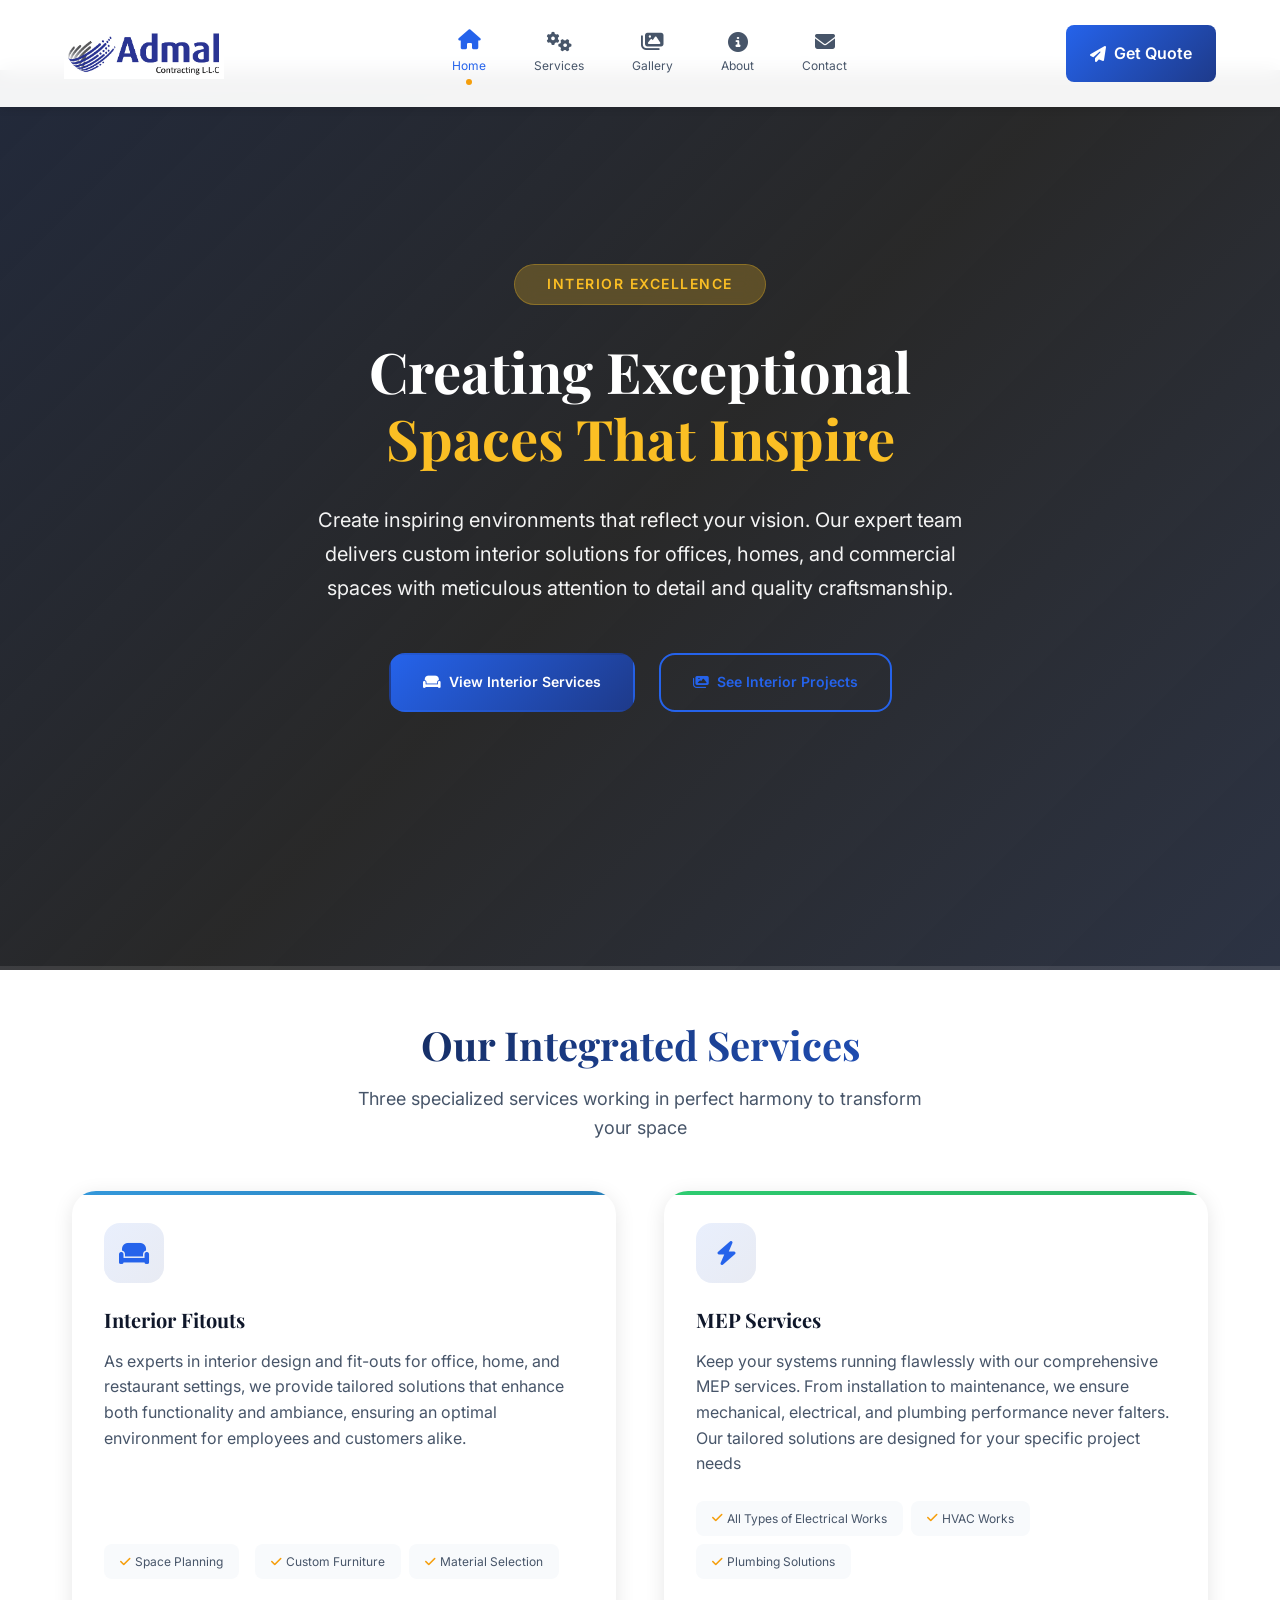
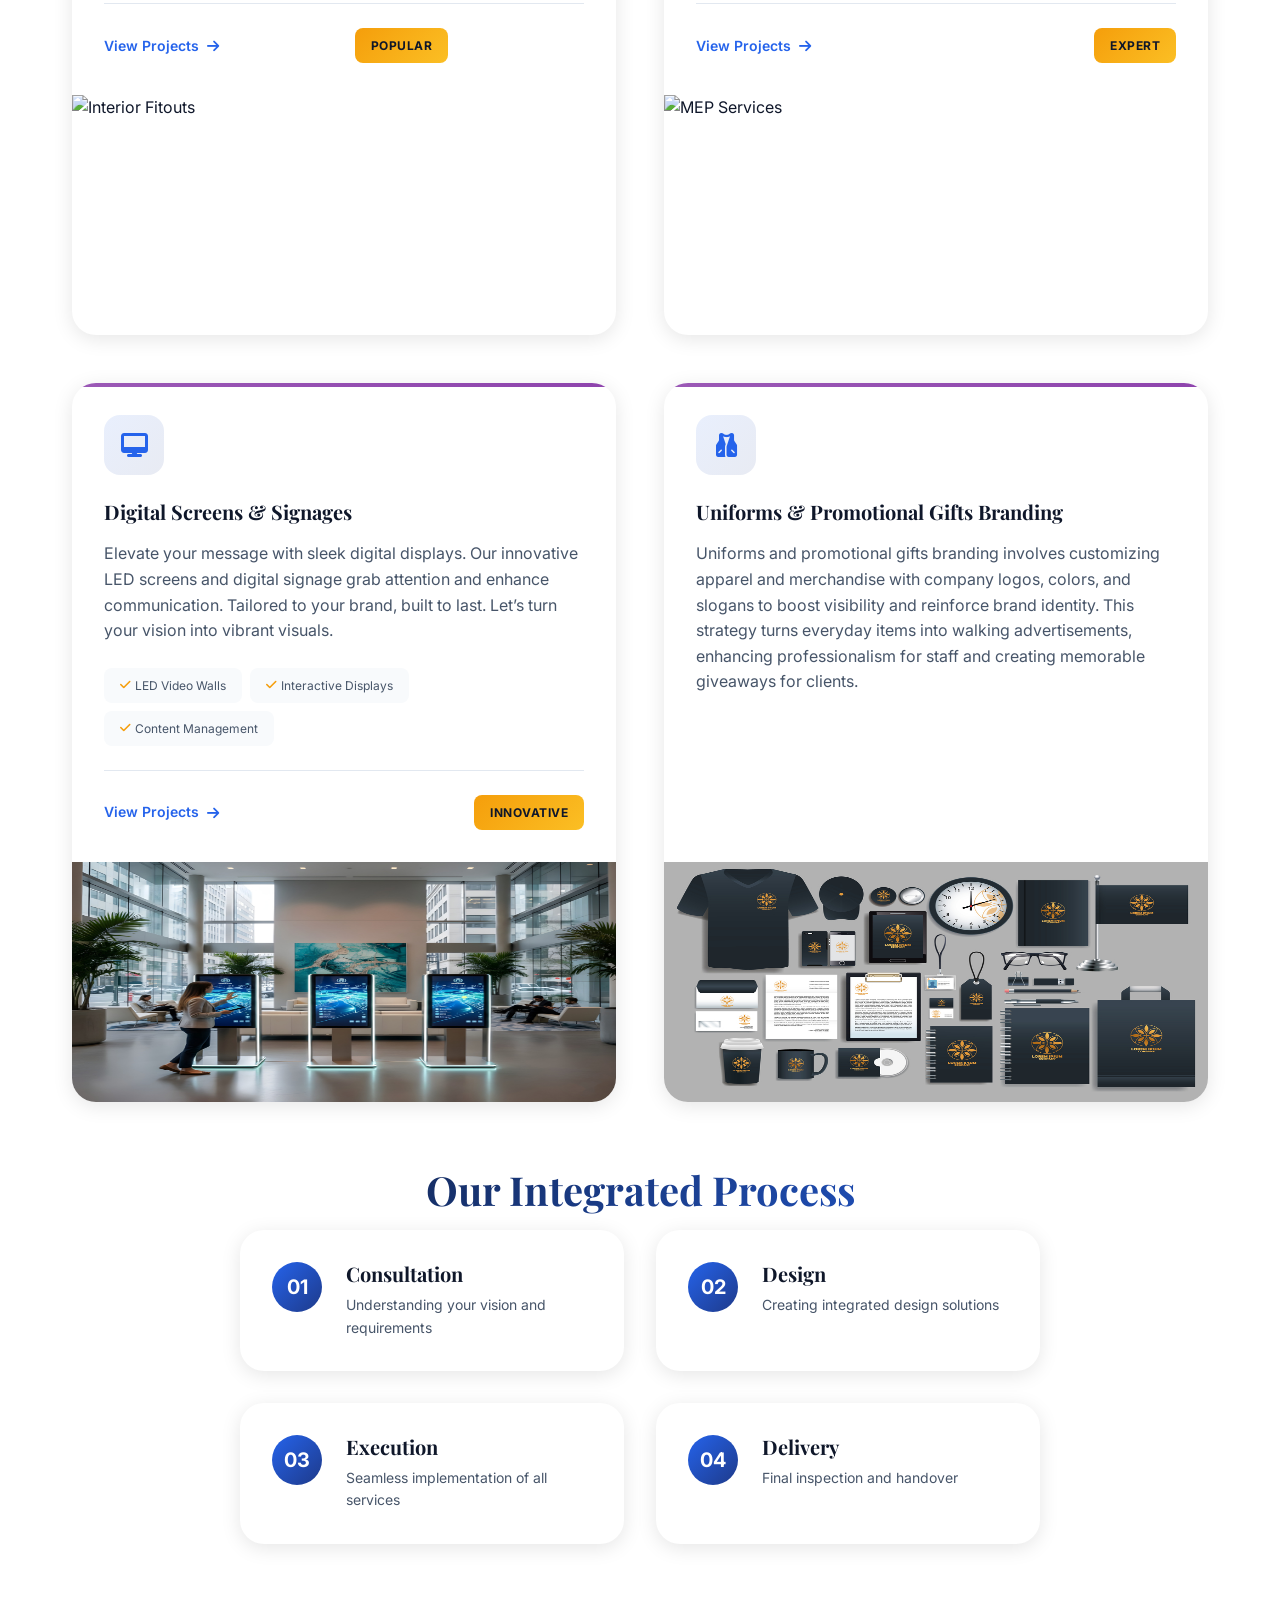
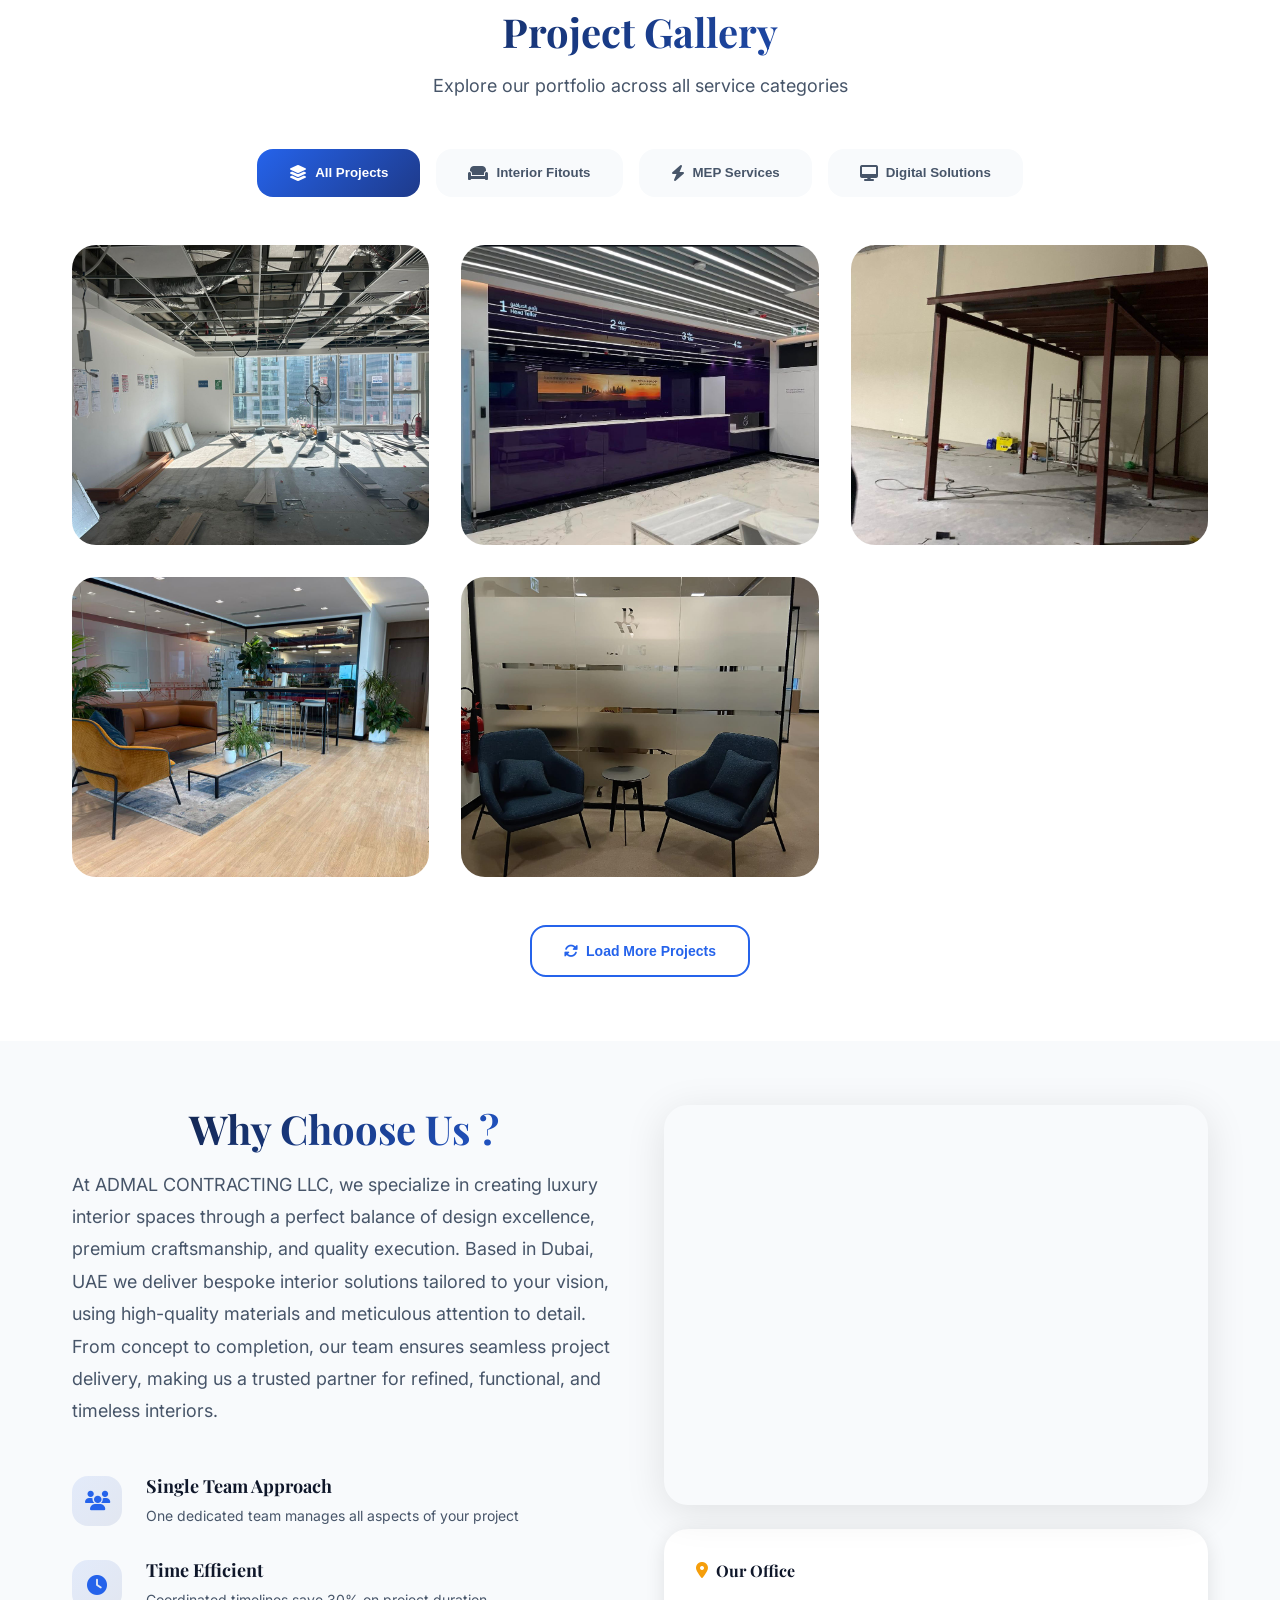
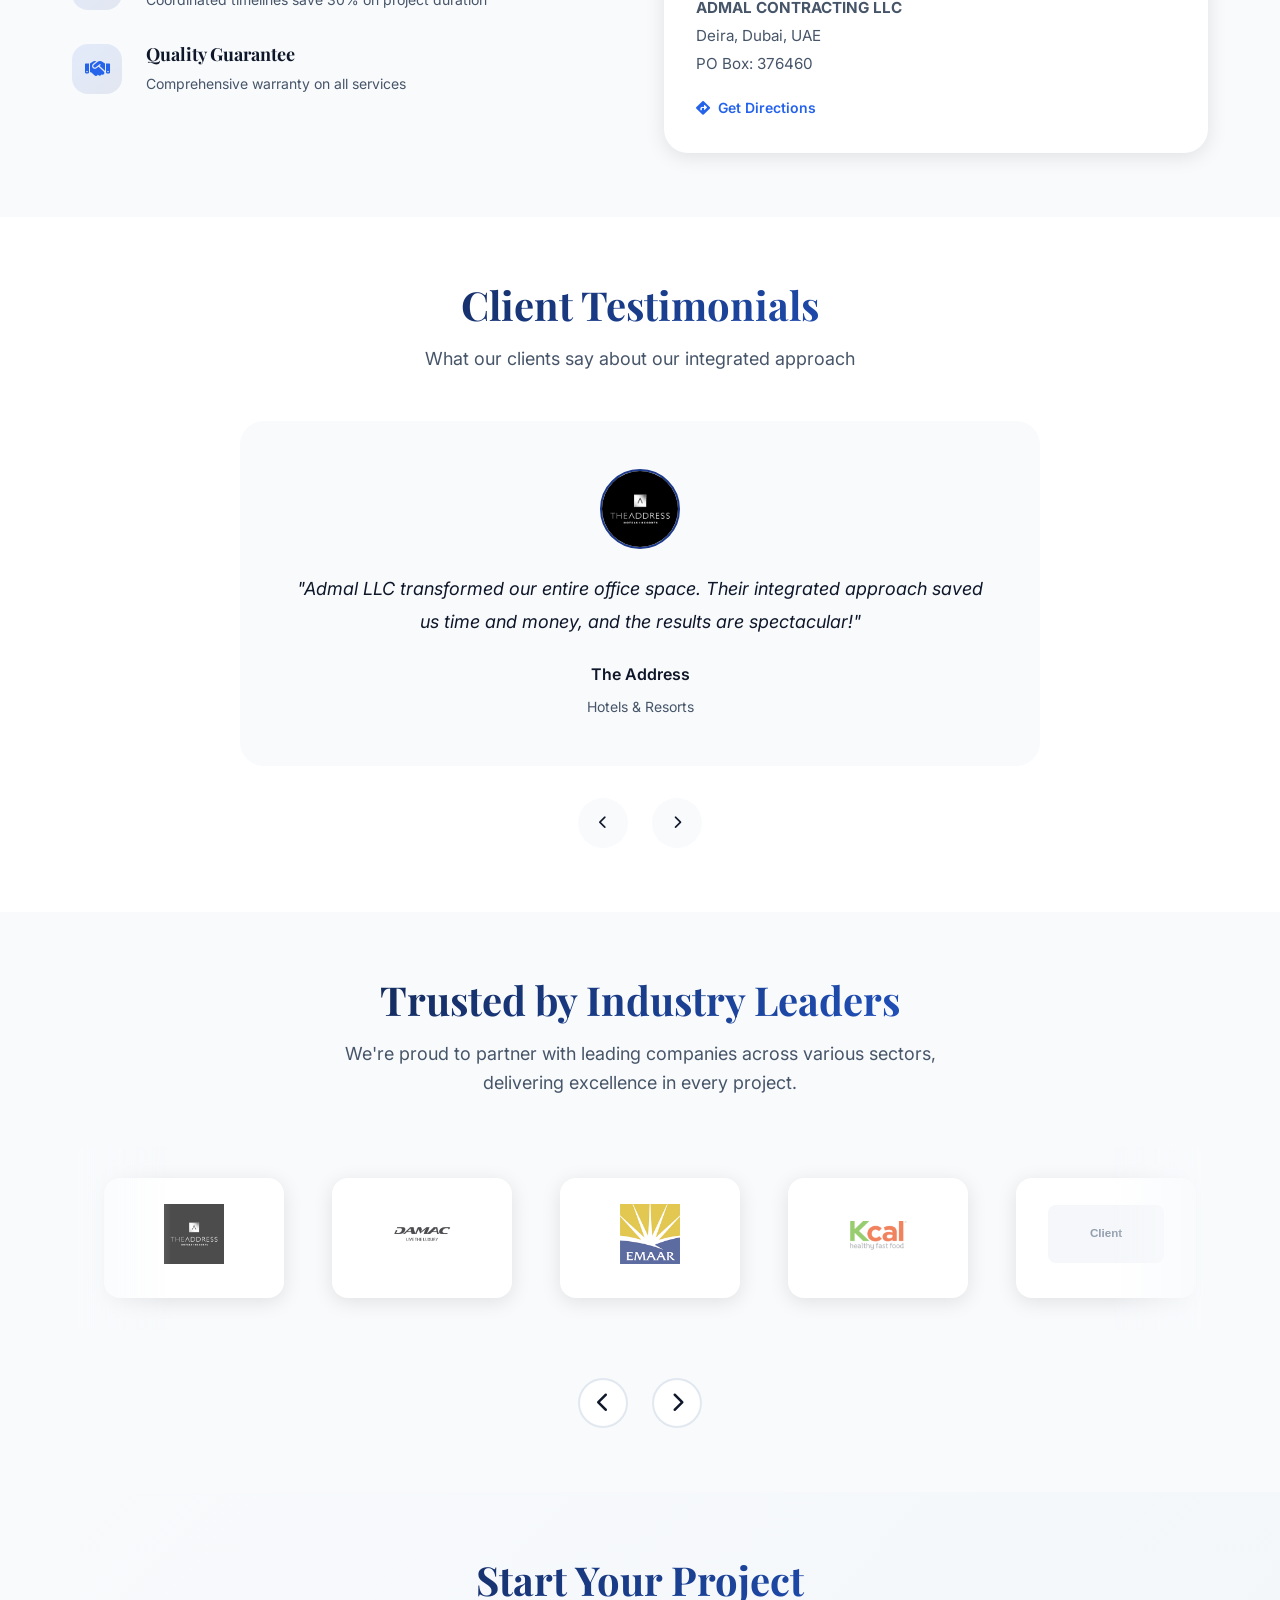
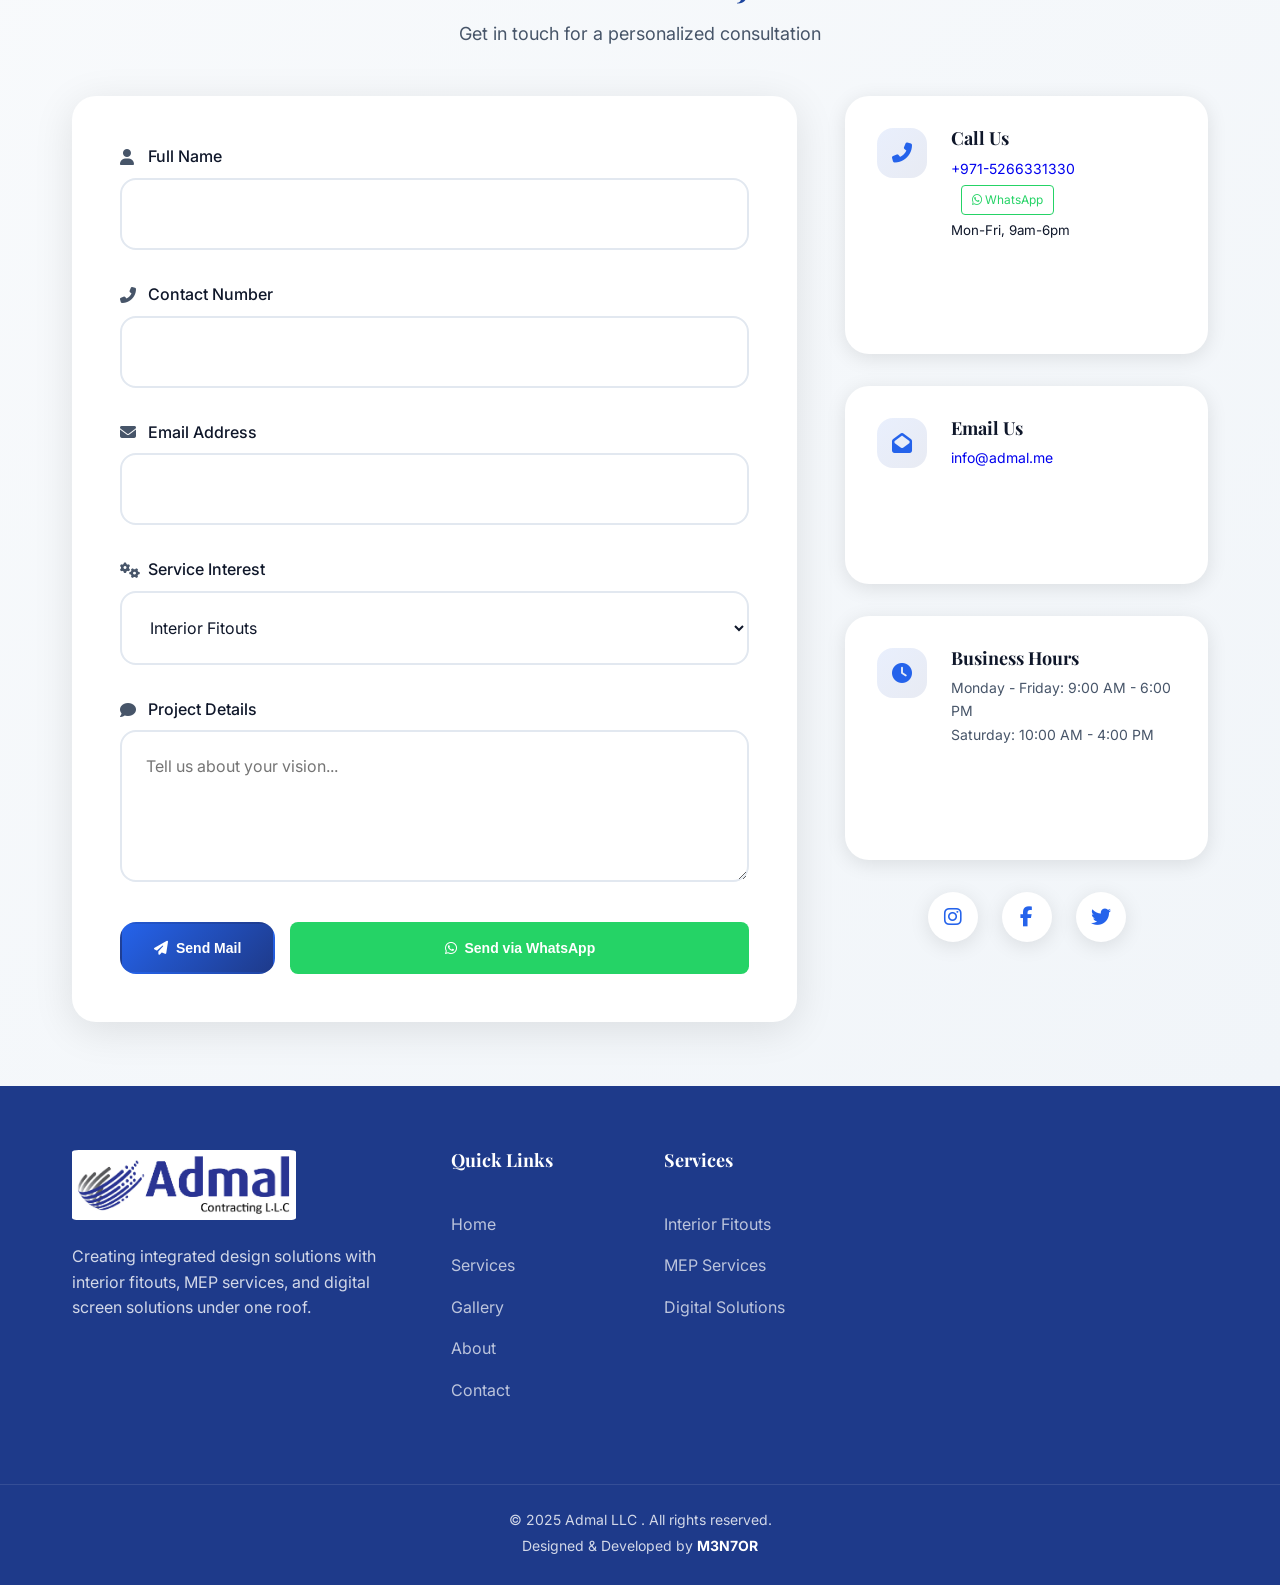
==== index.html @ c8baff99 "clients" ====
<!DOCTYPE html>
<html lang="en">

<head>
    <meta charset="UTF-8">
    <meta name="viewport" content="width=device-width, initial-scale=1.0">
    <title>ADMAL LLC</title>
    <link rel="stylesheet" href="https://cdnjs.cloudflare.com/ajax/libs/font-awesome/6.4.0/css/all.min.css">
    <link rel="preconnect" href="https://fonts.googleapis.com">
    <link rel="preconnect" href="https://fonts.gstatic.com" crossorigin>
    <link
        href="https://fonts.googleapis.com/css2?family=Inter:wght@300;400;500;600;700;800&family=Playfair+Display:wght@400;500;600;700;800&display=swap"
        rel="stylesheet">
    <!-- Fancybox CSS -->
    <link rel="stylesheet" href="https://cdn.jsdelivr.net/npm/@fancyapps/ui@5.0/dist/fancybox/fancybox.css" />
    <link rel="stylesheet" href="assets/css/style.css">
    <link rel="stylesheet" href="assets/css/clients.css">
    <link rel="stylesheet" href="https://unpkg.com/leaflet@1.9.4/dist/leaflet.css" />
    <link rel="icon" type="image/png" href="assets/imgs/admallc.png" />
</head>

<body>
    <!-- Preloader -->
    <div class="preloader">
        <div class="loader">
            <div class="loader-circle"></div>
            <div class="loader-text">Loading Admal...</div>
        </div>
    </div>

    <!-- Navigation -->
    <nav class="navbar">
        <div class="nav-container">
            <div class="nav-logo">
                <img src="assets/imgs/admallc.png" alt="Admalstar Logo" style="height: 50px; margin-right: 10px;" />
            </div>

            <div class="nav-menu">
                <a href="#home" class="nav-link active" data-scroll>
                    <i class="fas fa-home"></i>
                    <span>Home</span>
                </a>
                <a href="#services" class="nav-link" data-scroll>
                    <i class="fas fa-cogs"></i>
                    <span>Services</span>
                </a>
                <a href="#gallery" class="nav-link" data-scroll>
                    <i class="fas fa-images"></i>
                    <span>Gallery</span>
                </a>
                <a href="#about" class="nav-link" data-scroll>
                    <i class="fas fa-info-circle"></i>
                    <span>About</span>
                </a>
                <a href="#contact" class="nav-link" data-scroll>
                    <i class="fas fa-envelope"></i>
                    <span>Contact</span>
                </a>
            </div>

            <div class="nav-cta">
                <a href="#contact" class="cta-button">
                    <i class="fas fa-paper-plane"></i>
                    Get Quote
                </a>
            </div>

            <button class="mobile-toggle">
                <span class="hamburger"></span>
            </button>
        </div>

        <!-- Mobile Navigation -->
        <div class="mobile-nav">
            <a href="#home" class="mobile-nav-link active">
                <i class="fas fa-home"></i>
                <span>Home</span>
            </a>
            <a href="#services" class="mobile-nav-link">
                <i class="fas fa-cogs"></i>
                <span>Services</span>
            </a>
            <a href="#gallery" class="mobile-nav-link">
                <i class="fas fa-images"></i>
                <span>Gallery</span>
            </a>
            <a href="#about" class="mobile-nav-link">
                <i class="fas fa-info-circle"></i>
                <span>About</span>
            </a>
            <a href="#contact" class="mobile-nav-link">
                <i class="fas fa-envelope"></i>
                <span>Contact</span>
            </a>
        </div>
    </nav>

    <!-- Hero Section with Parallax -->
    <section id="home" class="hero">
        <div class="hero-slider">
            <!-- Slide progress bar -->
            <div class="slide-progress">
                <div class="progress-bar"></div>
            </div>

            <!-- Slide 1 - Interior Fitouts -->
            <div class="slide active" data-slide="1">
                <div class="slide-overlay"></div>
                <img src="https://images.unsplash.com/photo-1497366754035-f200968a6e72?ixlib=rb-4.0.3&auto=format&fit=crop&w=1920&q=80"
                    alt="Interior Design" class="slide-image" loading="eager">
                <div class="slide-content">
                    <div class="slide-content-inner">
                        <div class="slide-tag">Interior Excellence</div>
                        <h1 class="slide-title" style="color: white;">
                            Creating Exceptional<br>
                            <span class="highlight">Spaces That Inspire</span>
                        </h1>
                        <p class="slide-description">
                            Create inspiring environments that reflect your vision. Our expert team delivers
                            custom interior solutions for offices, homes, and commercial spaces with meticulous
                            attention to detail and quality craftsmanship.
                        </p>
                        <div class="hero-buttons">
                            <a href="#services" class="btn btn-primary">
                                <i class="fas fa-couch"></i>
                                View Interior Services
                            </a>
                            <a href="gallery.html?filter=fitouts" class="btn btn-outline">
                                <i class="fas fa-images"></i>
                                See Interior Projects
                            </a>
                        </div>
                    </div>
                </div>
            </div>

            <!-- Slide 2 - MEP Services -->
            <div class="slide" data-slide="2">
                <div class="slide-overlay"></div>
                <img src="https://images.unsplash.com/photo-1558618666-fcd25c85cd64?ixlib=rb-4.0.3&auto=format&fit=crop&w=1920&q=80"
                    alt="MEP Engineering" class="slide-image" loading="lazy">
                <div class="slide-content">
                    <div class="slide-content-inner">
                        <div class="slide-tag">Technical Mastery</div>
                        <h1 class="slide-title" style="color: white;">
                            Integrated<br>
                            <span class="highlight">MEP Engineering Solutions</span>
                        </h1>
                        <p class="slide-description">
                            Ensure optimal building performance with our comprehensive Mechanical, Electrical,
                            and Plumbing services. From design to maintenance, we deliver efficient, reliable
                            systems that power your success.
                        </p>
                        <div class="hero-buttons">
                            <a href="#services" class="btn btn-primary">
                                <i class="fas fa-bolt"></i>
                                Explore MEP Services
                            </a>
                            <a href="gallery.html?filter=mep" class="btn btn-outline">
                                <i class="fas fa-wrench"></i>
                                Technical Projects
                            </a>
                        </div>
                    </div>
                </div>
            </div>

            <!-- Slide 3 - Digital Solutions -->
            <div class="slide" data-slide="3">
                <div class="slide-overlay"></div>
                <img src="https://images.unsplash.com/photo-1518709268805-4e9042af2176?ixlib=rb-4.0.3&auto=format&fit=crop&w=1920&q=80"
                    alt="Digital Technology" class="slide-image" loading="lazy">
                <div class="slide-content">
                    <div class="slide-content-inner">
                        <div class="slide-tag">Digital Innovation</div>
                        <h1 class="slide-title" style="color: white;">
                            Next-Generation<br>
                            <span class="highlight">Digital Screen Solutions</span>
                        </h1>

                        <p class="slide-description">
                            Captivate your audience with cutting-edge digital displays. Our LED screens,
                            interactive kiosks, and digital signage solutions transform communication and
                            create immersive brand experiences.
                        </p>
                        <div class="hero-buttons">
                            <a href="#services" class="btn btn-primary">
                                <i class="fas fa-desktop"></i>
                                Digital Services
                            </a>
                            <a href="gallery.html?filter=digital" class="btn btn-outline">
                                <i class="fas fa-play-circle"></i>
                                View Digital Work
                            </a>
                        </div>
                    </div>
                </div>
            </div>

            <!-- Slide 4 - Complete Solutions -->
            <div class="slide" data-slide="4">
                <div class="slide-overlay"></div>
                <img src="https://images.unsplash.com/photo-1586023492125-27b2c045efd7?ixlib=rb-4.0.3&auto=format&fit=crop&w=1920&q=80"
                    alt="Complete Solutions" class="slide-image" loading="lazy">
                <div class="slide-content">
                    <div class="slide-content-inner">
                        <div class="slide-tag">End-to-End Service</div>
                        <h1 class="slide-title" style="color: white;">
                            One Team,<br>
                            <span class="highlight">Complete Project Delivery</span>
                        </h1>
                        <p class="slide-description">
                            Experience seamless project execution with our integrated approach. From concept
                            to completion, we coordinate all aspects – interiors, MEP, and digital solutions –
                            ensuring quality, efficiency, and timely delivery.
                        </p>
                        <div class="hero-buttons">
                            <a href="#contact" class="btn btn-primary">
                                <i class="fas fa-paper-plane"></i>
                                Start Your Project
                            </a>
                            <a href="#about" class="btn btn-outline">
                                <i class="fas fa-play-circle"></i>
                                Our Process
                            </a>
                        </div>
                    </div>
                </div>
            </div>
        </div>
    </section>

    <br>
    <br>

    <!-- Services Section with 3D Cards -->
    <section id="services" class="services">
        <div class="container">
            <div class="section-header">
                <h2 class="section-title">Our Integrated Services</h2>
                <p class="section-subtitle">Three specialized services working in perfect harmony to transform your
                    space</p>
            </div>

            <div class="services-grid">
                <!-- Service 1 -->
                <div class="service-card" data-service="fitouts">
                    <div class="service-card-inner">
                        <div class="service-icon">
                            <i class="fas fa-couch"></i>
                        </div>
                        <h3 class="service-title">Interior Fitouts</h3>
                        <p class="service-description">
                            As experts in interior design and fit-outs for office, home, and restaurant settings, we
                            provide tailored solutions that enhance both functionality and ambiance,
                            ensuring an optimal environment for employees and customers alike.
                        </p><br>
                        <div class="service-features">
                            <span><i class="fas fa-check"></i> Space Planning</span><br>
                            <span><i class="fas fa-check"></i> Custom Furniture</span>
                            <span><i class="fas fa-check"></i> Material Selection</span>
                        </div>
                        <div class="service-footer">
                            <a href="#gallery?filter=fitouts" class="service-link">
                                View Projects
                                <i class="fas fa-arrow-right"></i>
                            </a>
                            <span class="service-badge">Popular</span><br>
                        </div>
                    </div>
                    <div class="service-image">
                        <img src="https://weadesign.com/wp-content/uploads/2024/01/office-interior-designs.webp"
                            alt="Interior Fitouts" loading="lazy">
                    </div>
                </div>

                <!-- Service 2 -->
                <div class="service-card" data-service="mep">
                    <div class="service-card-inner">
                        <div class="service-icon">
                            <i class="fas fa-bolt"></i>
                        </div>
                        <h3 class="service-title">MEP Services</h3>
                        <p class="service-description">
                            Keep your systems running flawlessly with our comprehensive MEP services. From installation
                            to maintenance, we ensure mechanical, electrical,
                            and plumbing performance never falters. Our tailored solutions are designed for your
                            specific project needs
                        </p>
                        <div class="service-features">
                            <span><i class="fas fa-check"></i>All Types of Electrical Works</span>
                            <span><i class="fas fa-check"></i> HVAC Works</span>
                            <span><i class="fas fa-check"></i> Plumbing Solutions</span>
                        </div>
                        <div class="service-footer">
                            <a href="#gallery?filter=mep" class="service-link">
                                View Projects
                                <i class="fas fa-arrow-right"></i>
                            </a>
                            <span class="service-badge">Expert</span>
                        </div>
                    </div>
                    <div class="service-image">
                        <img src="https://doc.tradersfind.com/images/67fcccae47e8151154a2f164.webp" alt="MEP Services"
                            loading="lazy">
                    </div>
                </div>

                <!-- Service 3 -->
                <div class="service-card" data-service="digital">
                    <div class="service-card-inner">
                        <div class="service-icon">
                            <i class="fas fa-desktop"></i>
                        </div>
                        <h3 class="service-title">Digital Screens & Signages</h3>
                        <p class="service-description">
                            Elevate your message with sleek digital displays. Our innovative LED screens and digital
                            signage grab attention and enhance communication.
                            Tailored to your brand, built to last. Let’s turn your vision into vibrant visuals.
                        </p>
                        <div class="service-features">
                            <span><i class="fas fa-check"></i> LED Video Walls</span>
                            <span><i class="fas fa-check"></i> Interactive Displays</span>
                            <span><i class="fas fa-check"></i> Content Management</span>
                        </div>
                        <div class="service-footer">
                            <a href="#gallery?filter=digital" class="service-link">
                                View Projects
                                <i class="fas fa-arrow-right"></i>
                            </a>
                            <span class="service-badge">Innovative</span>
                        </div>
                    </div>
                    <div class="service-image">
                        <img src="assets/imgs/img2.jpeg" alt="Digital Solutions" loading="lazy">
                    </div>
                </div>

                <div class="service-card" data-service="digital">
                    <div class="service-card-inner">
                        <div class="service-icon">
                            <i class="fa-solid fa-vest"></i>
                        </div>
                        <h3 class="service-title">Uniforms & Promotional Gifts Branding</h3>
                        <p class="service-description">
                            Uniforms and promotional gifts branding involves customizing apparel and merchandise with
                            company logos,
                            colors, and slogans to boost visibility and reinforce brand identity. This strategy turns
                            everyday items into walking advertisements,
                            enhancing professionalism for staff and creating memorable giveaways for clients.

                        </p>
                    </div>
                    <div class="service-image">
                        <img src="assets/imgs/img3.jpg" alt="Uniforms" loading="lazy">
                    </div>
                </div>

            </div>

            <!-- Process Timeline -->
            <div class="process-timeline">
                <h3 class="section-title">Our Integrated Process</h3>
                <div class="timeline">
                    <div class="timeline-item">
                        <div class="timeline-step">01</div>
                        <div class="timeline-content">
                            <h4>Consultation</h4>
                            <p>Understanding your vision and requirements</p>
                        </div>
                    </div>
                    <div class="timeline-item">
                        <div class="timeline-step">02</div>
                        <div class="timeline-content">
                            <h4>Design</h4>
                            <p>Creating integrated design solutions</p>
                        </div>
                    </div>
                    <div class="timeline-item">
                        <div class="timeline-step">03</div>
                        <div class="timeline-content">
                            <h4>Execution</h4>
                            <p>Seamless implementation of all services</p>
                        </div>
                    </div>
                    <div class="timeline-item">
                        <div class="timeline-step">04</div>
                        <div class="timeline-content">
                            <h4>Delivery</h4>
                            <p>Final inspection and handover</p>
                        </div>
                    </div>
                </div>
            </div>
        </div>
    </section>

    <!-- Interactive Gallery with Fancybox -->
    <section id="gallery" class="gallery">
        <div class="container">
            <div class="section-header">
                <h2 class="section-title">Project Gallery</h2>
                <p class="section-subtitle">Explore our portfolio across all service categories</p>
            </div>

            <!-- Gallery Filter -->
            <div class="gallery-filter">
                <button class="filter-btn active" data-filter="all">
                    <i class="fas fa-layer-group"></i>
                    All Projects
                </button>
                <button class="filter-btn" data-filter="fitouts">
                    <i class="fas fa-couch"></i>
                    Interior Fitouts
                </button>
                <button class="filter-btn" data-filter="mep">
                    <i class="fas fa-bolt"></i>
                    MEP Services
                </button>
                <button class="filter-btn" data-filter="digital">
                    <i class="fas fa-desktop"></i>
                    Digital Solutions
                </button>
            </div>

            <!-- Gallery Grid -->
            <div class="gallery-grid">
                <!-- Gallery items will be loaded via JavaScript -->
            </div>

            <!-- Load More -->
            <div class="gallery-load-more">
                <button class="btn btn-outline" id="load-more">
                    <i class="fas fa-sync-alt"></i>
                    Load More Projects
                </button>
            </div>
        </div>
    </section>
    <section id="about" class="about">
        <div class="container">
            <div class="about-grid">
                <div class="about-content">
                    <h2 class="section-title">Why Choose Us ?</h2>
                    <p class="about-description">
                        At ADMAL CONTRACTING LLC, we specialize in creating luxury interior spaces through a perfect
                        balance of design excellence, premium craftsmanship,
                        and quality execution. Based in Dubai, UAE we deliver bespoke interior solutions tailored to
                        your vision,
                        using high-quality materials and meticulous attention to detail. From concept to completion,
                        our team ensures seamless project delivery, making us a trusted partner for refined, functional,
                        and timeless interiors.
                    </p>

                    <div class="about-features">
                        <div class="feature">
                            <div class="feature-icon">
                                <i class="fas fa-users"></i>
                            </div>
                            <div class="feature-content">
                                <h4>Single Team Approach</h4>
                                <p>One dedicated team manages all aspects of your project</p>
                            </div>
                        </div>

                        <div class="feature">
                            <div class="feature-icon">
                                <i class="fas fa-clock"></i>
                            </div>
                            <div class="feature-content">
                                <h4>Time Efficient</h4>
                                <p>Coordinated timelines save 30% on project duration</p>
                            </div>
                        </div>

                        <div class="feature">
                            <div class="feature-icon">
                                <i class="fas fa-handshake"></i>
                            </div>
                            <div class="feature-content">
                                <h4>Quality Guarantee</h4>
                                <p>Comprehensive warranty on all services</p>
                            </div>
                        </div>
                    </div>
                </div>

                <div class="about-map">
                    <div class="map-container">
                        <div id="map" class="interactive-map"></div>
                    </div>

                    <div class="map-info-below">
                        <h4><i class="fas fa-map-marker-alt"></i> Our Office</h4>
                        <p><strong>ADMAL CONTRACTING LLC</strong></p>
                        <p>Deira, Dubai, UAE</p>
                        <p>PO Box: 376460</p>

                        <a href="https://www.google.com/maps?q=25.2711,55.3075" target="_blank" class="map-directions">
                            <i class="fas fa-directions"></i>
                            Get Directions
                        </a>
                    </div>

                </div>
            </div>
        </div>
    </section>

    <!-- Interactive Testimonials -->
    <section class="testimonials">
        <div class="container">
            <div class="section-header">
                <h2 class="section-title" style="text-align: center;">Client Testimonials</h2>
                <p class="section-subtitle" style="text-align: center;">What our clients say about our integrated
                    approach</p>
            </div>

            <div class="testimonial-slider">
                <div class="testimonial-track">
                    <!-- Testimonials will be loaded via JavaScript -->
                </div>
                <div class="testimonial-nav">
                    <button class="testimonial-prev">
                        <i class="fas fa-chevron-left"></i>
                    </button>
                    <button class="testimonial-next">
                        <i class="fas fa-chevron-right"></i>
                    </button>
                </div>
            </div>
        </div>
    </section>
    <!-- Clients Carousel Section -->
    <section id="clients" class="clients-section">
        <div class="container">
            <div class="clients-header">
                <h2 class="clients-title">Trusted by Industry Leaders</h2>
                <p class="clients-subtitle">We're proud to partner with leading companies across various sectors,
                    delivering excellence in every project.</p>
            </div>

            <div class="clients-carousel-container">
                <div class="clients-carousel">
                    <div class="clients-track" id="clients-track">
                        <!-- Client logos will be loaded via JavaScript -->
                    </div>
                </div>
            </div>

            <div class="carousel-controls">
                <button class="carousel-btn" id="prev-client">
                    <i class="fas fa-chevron-left"></i>
                </button>
                <button class="carousel-btn" id="next-client">
                    <i class="fas fa-chevron-right"></i>
                </button>
            </div>
<!-- 
            <div class="client-counter">
                <span class="current" id="current-client">1</span> / <span class="total" id="total-clients">0</span>
                Clients
            </div> -->
        </div>
    </section>
    <!-- Contact Section with Interactive Form -->
    <section id="contact" class="contact">
        <div class="container">
            <div class="section-header">
                <h2 class="section-title" style="text-align: center;">Start Your Project</h2>
                <p class="section-subtitle" style="text-align: center;">Get in touch for a personalized consultation</p>
            </div>

            <div class="contact-grid">
                <div class="contact-form-container">
                    <form id="contact-form" class="contact-form">
                        <div class="form-group">
                            <label for="name">
                                <i class="fas fa-user"></i>
                                Full Name
                            </label>
                            <input type="text" id="name" name="name" required>
                            <div class="form-focus"></div>
                        </div>

                        <div class="form-group">
                            <label for="phone">
                                <i class="fas fa-phone-alt"></i>
                                Contact Number
                            </label>
                            <input type="text" id="phone" name="phone" required>
                            <div class="form-focus"></div>
                        </div>

                        <div class="form-group">
                            <label for="email">
                                <i class="fas fa-envelope"></i>
                                Email Address
                            </label>
                            <input type="email" id="email" name="email" required>
                            <div class="form-focus"></div>
                        </div>

                        <div class="form-group">
                            <label for="service">
                                <i class="fas fa-cogs"></i>
                                Service Interest
                            </label>
                            <select id="service" name="service">
                                <option value="fitouts">Interior Fitouts</option>
                                <option value="mep">MEP Services</option>
                                <option value="digital">Digital Solutions</option>
                                <option value="all">All Services</option>
                            </select>
                            <div class="form-focus"></div>
                        </div>

                        <div class="form-group">
                            <label for="message">
                                <i class="fas fa-comment"></i>
                                Project Details
                            </label>
                            <textarea id="message" name="message" rows="5" placeholder="Tell us about your vision..."
                                required></textarea>
                            <div class="form-focus"></div>
                        </div>

                        <button type="submit" class="btn btn-primary submit-btn">
                            <i class="fas fa-paper-plane"></i>
                            Send Mail
                        </button>

                    </form>
                </div>

                <div class="contact-info">
                    <div class="info-card">
                        <div class="info-icon">
                            <i class="fas fa-phone-alt"></i>
                        </div>
                        <div class="info-content">
                            <h4>Call Us</h4>
                            <p><a href="tel:+971526331330" style="text-decoration: none;">+971-5266331330</a></p>
                            <small>Mon-Fri, 9am-6pm </small>
                        </div>
                    </div>

                    <div class="info-card">
                        <div class="info-icon">
                            <i class="fas fa-envelope-open"></i>
                        </div>
                        <div class="info-content">
                            <h4>Email Us</h4>
                            <p><a href="mailto:info@admal.me" style="text-decoration: none;">info@admal.me</a></p>
                        </div>
                    </div>

                    <div class="info-card">
                        <div class="info-icon">
                            <i class="fas fa-clock"></i>
                        </div>
                        <div class="info-content">
                            <h4>Business Hours</h4>
                            <p>Monday - Friday: 9:00 AM - 6:00 PM</p>
                            <p>Saturday: 10:00 AM - 4:00 PM</p>
                        </div>
                    </div>

                    <div class="social-links">
                        <a href="https://www.instagram.com/admalcontracting?igsh=MTk4ZnpoNmNuOWxqOA=="
                            class="social-link" target="_blank">
                            <i class="fab fa-instagram"></i>
                        </a>
                        <a href="https://www.facebook.com/share/1YBzSk9Brs/?mibextid=wwXIfr" class="social-link"
                            target="_blank">
                            <i class="fa-brands fa-facebook-f"></i>
                        </a>
                        <a href="#" class="social-link" target="_blank">
                            <i class="fa-brands fa-twitter"></i>
                        </a>
                    </div>
                </div>
            </div>
        </div>
    </section>


    <!-- Footer -->
    <footer class="footer">
        <div class="container">
            <div class="footer-grid">
                <div class="footer-brand">
                    <div class="footer-logo">
                        <img src="assets/imgs/admallc.png" alt="Admalstar Logo"
                            style="height: 70px; margin-right: 10px; border-radius: 3%;" />
                    </div>
                    <p class="footer-description">
                        Creating integrated design solutions with interior fitouts, MEP services,
                        and digital screen solutions under one roof.
                    </p>
                </div>

                <div class="footer-links">
                    <h4>Quick Links</h4>
                    <a href="#home">Home</a>
                    <a href="#services">Services</a>
                    <a href="#gallery">Gallery</a>
                    <a href="#about">About</a>
                    <a href="#contact">Contact</a>
                </div>

                <div class="footer-links">
                    <h4>Services</h4>
                    <a href="#services">Interior Fitouts</a>
                    <a href="#services">MEP Services</a>
                    <a href="#services">Digital Solutions</a>
                </div>

                <!-- <div class="footer-newsletter">
                    <h4>Stay Updated</h4>
                    <p>Subscribe to our newsletter for the latest projects and insights</p>
                    <div class="newsletter-form">
                        <input type="email" placeholder="Your email address">
                        <button type="submit">
                            <i class="fas fa-paper-plane"></i>
                        </button>
                    </div>
                </div> -->
            </div>
        </div>
    </footer>
    <div class="designer-footer">
        <div class="container">
            <p>&copy; 2025 Admal LLC . All rights reserved.</p>
            <p>Designed & Developed by <a href="https://github.com/M3N7OR" target="_blank">M3N7OR</a></p>
            <!-- <small>Crafted with 🤍 for ADMAL LLC</small> -->
        </div>
    </div>

    <!-- Back to Top Button -->
    <button class="back-to-top">
        <i class="fas fa-arrow-up"></i>
    </button>

    <!-- Fancybox JS -->
    <script src="https://cdn.jsdelivr.net/npm/@fancyapps/ui@5.0/dist/fancybox/fancybox.umd.js"></script>
    <!-- Leaflet JS -->
    <script src="https://unpkg.com/leaflet@1.9.4/dist/leaflet.js"></script>
    <script src="assets/js/script.js"></script>
    <script src="assets/js/whatsapp-form.js"></script>
    <!-- <script src="assets/js/disabledev.js"></script> -->
</body>

</html>
---- assets/css/style.css ----
/* ===== CSS Variables ===== */
:root {
    /* Colors (Same as original) */
    --primary: #ffffff;
    --secondary: #f8fafc;
    --tertiary: #f1f5f9;
    --text-primary: #0f172a;
    --text-secondary: #475569;
    --text-tertiary: #64748b;
    --navy: #1e3a8a;
    --blue: #2563eb;
    --blue-light: #3b82f6;
    --blue-lighter: #60a5fa;
    --accent: #f59e0b;
    --accent-light: #fbbf24;
    --accent-dark: #d97706;
    --border: #e2e8f0;
    --card-bg: #ffffff;
    --shadow: rgba(0, 0, 0, 0.1);
    --gradient: linear-gradient(135deg, #2563eb 0%, #1e3a8a 100%);
    --gradient-accent: linear-gradient(135deg, #f59e0b 0%, #fbbf24 100%);

    /* Typography */
    --font-inter: 'Inter', sans-serif;
    --font-playfair: 'Playfair Display', serif;

    /* Spacing */
    --space-xs: 0.5rem;
    --space-sm: 1rem;
    --space-md: 1.5rem;
    --space-lg: 2rem;
    --space-xl: 3rem;
    --space-2xl: 4rem;

    /* Border Radius */
    --radius-sm: 0.5rem;
    --radius-md: 1rem;
    --radius-lg: 1.5rem;
    --radius-xl: 2rem;

    /* Transitions */
    --transition-fast: 0.2s ease;
    --transition-base: 0.3s ease;
    --transition-slow: 0.5s ease;

    /* Shadows */
    --shadow-sm: 0 2px 8px var(--shadow);
    --shadow-md: 0 4px 20px var(--shadow);
    --shadow-lg: 0 8px 40px var(--shadow);
    --shadow-xl: 0 15px 60px var(--shadow);
}

/* ===== Reset & Base Styles ===== */
* {
    margin: 0;
    padding: 0;
    box-sizing: border-box;
}

html {
    scroll-behavior: smooth;
    scroll-padding-top: 80px;
}

body {
    font-family: var(--font-inter);
    color: var(--text-primary);
    background: var(--primary);
    overflow-x: hidden;
    line-height: 1.6;
}

.container {
    width: 100%;
    max-width: 1200px;
    margin: 0 auto;
    padding: 0 var(--space-md);
}

@media (min-width: 768px) {
    .container {
        padding: 0 var(--space-lg);
    }
}

/* ===== Typography ===== */
h1,
h2,
h3,
h4,
h5,
h6 {
    font-family: var(--font-playfair);
    font-weight: 700;
    line-height: 1.2;
}

.section-title {
    font-size: 2.5rem;
    margin-bottom: var(--space-sm);
    background: linear-gradient(135deg, var(--text-primary) 0%, var(--blue) 100%);
    -webkit-background-clip: text;
    background-clip: text;
    color: transparent;
    text-align: center;
}

.section-subtitle {
    font-size: 1.125rem;
    color: var(--text-secondary);
    max-width: 600px;
    margin: 0 auto var(--space-xl);
    text-align: center;
}

@media (max-width: 768px) {
    .section-title {
        font-size: 2rem;
    }

    .section-subtitle {
        font-size: 1rem;
    }
}

/* ===== Preloader ===== */
.preloader {
    position: fixed;
    top: 0;
    left: 0;
    width: 100%;
    height: 100%;
    background: var(--primary);
    display: flex;
    justify-content: center;
    align-items: center;
    z-index: 9999;
    transition: opacity 0.5s ease, visibility 0.5s ease;
}

.preloader.hidden {
    opacity: 0;
    visibility: hidden;
}

.loader {
    text-align: center;
}

.loader-circle {
    width: 80px;
    height: 80px;
    border: 4px solid var(--border);
    border-top-color: var(--blue);
    border-radius: 50%;
    animation: spin 1s linear infinite;
    margin: 0 auto var(--space-sm);
}

.loader-text {
    font-size: 1.125rem;
    color: var(--text-secondary);
    font-weight: 500;
}

@keyframes spin {
    to {
        transform: rotate(360deg);
    }
}

/* ===== Navigation ===== */
.navbar {
    position: fixed;
    top: 0;
    left: 0;
    width: 100%;
    background: rgba(255, 255, 255, 0.95);
    backdrop-filter: blur(10px);
    z-index: 1000;
    box-shadow: var(--shadow-sm);
    transition: all var(--transition-base);
}

.navbar.scrolled {
    background: rgba(255, 255, 255, 0.98);
    box-shadow: var(--shadow-md);
}

.nav-container {
    display: flex;
    justify-content: space-between;
    align-items: center;
    padding: var(--space-md);
    max-width: 1200px;
    margin: 0 auto;
}

.nav-logo {
    font-size: 1.5rem;
    font-weight: 800;
    display: flex;
    align-items: center;
}

.logo-gradient {
    background: var(--gradient);
    -webkit-background-clip: text;
    background-clip: text;
    color: transparent;
}

.logo-text {
    color: var(--text-primary);
    margin-left: 2px;
}

.nav-menu {
    display: none;
    gap: var(--space-lg);
}

.nav-link {
    display: flex;
    flex-direction: column;
    align-items: center;
    text-decoration: none;
    color: var(--text-secondary);
    font-size: 0.75rem;
    transition: all var(--transition-base);
    padding: var(--space-xs);
    position: relative;
}

.nav-link i {
    font-size: 1.25rem;
    margin-bottom: 4px;
    transition: all var(--transition-base);
}

.nav-link.active,
.nav-link:hover {
    color: var(--blue);
}

.nav-link.active i,
.nav-link:hover i {
    color: var(--blue);
    transform: translateY(-2px);
}

.nav-link.active::after {
    content: '';
    position: absolute;
    bottom: -2px;
    left: 50%;
    transform: translateX(-50%);
    width: 6px;
    height: 6px;
    background: var(--accent);
    border-radius: 50%;
}

.nav-cta {
    display: none;
}

.cta-button {
    background: var(--gradient);
    color: white;
    padding: var(--space-sm) var(--space-md);
    border-radius: var(--radius-sm);
    text-decoration: none;
    font-weight: 600;
    display: flex;
    align-items: center;
    gap: var(--space-xs);
    transition: all var(--transition-base);
}

.cta-button:hover {
    transform: translateY(-2px);
    box-shadow: var(--shadow-md);
}

.mobile-toggle {
    background: none;
    border: none;
    cursor: pointer;
    padding: var(--space-xs);
    display: flex;
    flex-direction: column;
    justify-content: center;
    align-items: center;
}

.hamburger {
    width: 24px;
    height: 2px;
    background: var(--text-primary);
    position: relative;
    transition: all var(--transition-base);
}

.hamburger::before,
.hamburger::after {
    content: '';
    position: absolute;
    width: 24px;
    height: 2px;
    background: var(--text-primary);
    transition: all var(--transition-base);
}

.hamburger::before {
    top: -8px;
}

.hamburger::after {
    bottom: -8px;
}

.mobile-toggle.active .hamburger {
    background: transparent;
}

.mobile-toggle.active .hamburger::before {
    top: 0;
    transform: rotate(45deg);
}

.mobile-toggle.active .hamburger::after {
    bottom: 0;
    transform: rotate(-45deg);
}

.mobile-nav {
    position: fixed;
    top: 70px;
    left: 0;
    width: 100%;
    background: var(--primary);
    box-shadow: var(--shadow-md);
    padding: var(--space-md);
    display: none;
    flex-direction: column;
    gap: var(--space-md);
    z-index: 999;
}

.mobile-nav.active {
    display: flex;
}

.mobile-nav-link {
    display: flex;
    align-items: center;
    gap: var(--space-sm);
    text-decoration: none;
    color: var(--text-primary);
    padding: var(--space-sm);
    border-radius: var(--radius-sm);
    transition: all var(--transition-base);
}

.mobile-nav-link i {
    width: 20px;
    color: var(--text-secondary);
}

.mobile-nav-link.active,
.mobile-nav-link:hover {
    background: var(--secondary);
    color: var(--blue);
}

.mobile-nav-link.active i,
.mobile-nav-link:hover i {
    color: var(--blue);
}

@media (min-width: 768px) {
    .nav-menu {
        display: flex;
    }

    .nav-cta {
        display: block;
    }

    .mobile-toggle {
        display: none;
    }

    .mobile-nav {
        display: none !important;
    }
}

/* ===== Hero Section ===== */
.hero {
    min-height: 100vh;
    display: flex;
    align-items: center;
    justify-content: center;
    position: relative;
    overflow: hidden;
    padding: var(--space-2xl) var(--space-md);
    margin-top: 70px;
}

.hero-background {
    position: absolute;
    top: 0;
    left: 0;
    width: 100%;
    height: 100%;
    background: linear-gradient(135deg, rgba(15, 23, 42, 0.9) 0%, rgba(3, 3, 3, 0.664) 100%),
        url('https://designmaster.ae/wp-content/uploads/2025/02/3D-wall-panels-textured-stone-decorative-tiles-feature-wall-DesignMaster-Interior-design-and-Fit-Out-Dubai.jpg') center/cover no-repeat;
    z-index: -1;
}

.hero-content {
    text-align: center;
    color: white;
    max-width: 800px;
    margin: 0 auto;
    z-index: 1;
}

.hero-tag {
    display: inline-block;
    background: rgba(251, 191, 36, 0.2);
    color: var(--accent-light);
    padding: var(--space-xs) var(--space-md);
    border-radius: var(--radius-lg);
    font-size: 0.875rem;
    font-weight: 600;
    letter-spacing: 1px;
    margin-bottom: var(--space-lg);
    backdrop-filter: blur(10px);
    border: 1px solid rgba(251, 191, 36, 0.3);
}

.hero-title {
    font-size: 3.5rem;
    margin-bottom: var(--space-lg);
}

.hero-title-line {
    display: block;
}

.hero-title .highlight {
    color: var(--accent-light);
}

.hero-description {
    font-size: 1.25rem;
    color: rgba(255, 255, 255, 0.9);
    margin-bottom: var(--space-xl);
    max-width: 600px;
    margin-left: auto;
    margin-right: auto;
}

.hero-buttons {
    display: flex;
    flex-wrap: wrap;
    gap: var(--space-md);
    justify-content: center;
    margin-bottom: var(--space-2xl);
}

.hero-stats {
    display: flex;
    justify-content: center;
    gap: var(--space-xl);
    flex-wrap: wrap;
}

.stat-item {
    text-align: center;
}

.stat-number {
    font-size: 2.5rem;
    font-weight: 800;
    color: var(--accent-light);
    margin-bottom: var(--space-xs);
}

.stat-label {
    font-size: 0.875rem;
    color: rgba(255, 255, 255, 0.8);
    letter-spacing: 1px;
}

.scroll-indicator {
    position: absolute;
    bottom: var(--space-lg);
    left: 50%;
    transform: translateX(-50%);
    display: flex;
    flex-direction: column;
    align-items: center;
    gap: var(--space-xs);
    opacity: 0.8;
    animation: float 2s ease-in-out infinite;
}

.scroll-line {
    width: 1px;
    height: 60px;
    background: linear-gradient(to bottom, transparent, var(--accent-light));
}

.scroll-text {
    font-size: 0.75rem;
    color: rgba(255, 255, 255, 0.7);
    letter-spacing: 2px;
    text-transform: uppercase;
}

@keyframes float {

    0%,
    100% {
        transform: translateX(-50%) translateY(0);
    }

    50% {
        transform: translateX(-50%) translateY(-10px);
    }
}

@media (max-width: 768px) {
    .hero {
        min-height: 90vh;
        padding-top: var(--space-xl);
    }

    .hero-title {
        font-size: 2.5rem;
    }

    .hero-description {
        font-size: 1.125rem;
    }

    .hero-buttons {
        flex-direction: column;
        align-items: center;
    }

    .hero-stats {
        gap: var(--space-lg);
    }

    .stat-number {
        font-size: 2rem;
    }
}

/* ===== Button Styles ===== */
.btn {
    display: inline-flex;
    align-items: center;
    justify-content: center;
    gap: var(--space-xs);
    padding: var(--space-sm) var(--space-lg);
    border-radius: var(--radius-md);
    font-weight: 600;
    text-decoration: none;
    cursor: pointer;
    transition: all var(--transition-base);
    border: 2px solid transparent;
    font-size: 0.875rem;
}

.btn-primary {
    background: var(--gradient);
    color: white;
}

.btn-primary:hover {
    transform: translateY(-2px);
    box-shadow: var(--shadow-md);
}

.btn-outline {
    background: transparent;
    color: var(--blue);
    border-color: var(--blue);
}

.btn-outline:hover {
    background: var(--blue);
    color: white;
    transform: translateY(-2px);
    box-shadow: var(--shadow-md);
}

/* ===== Services Section ===== */
/* ===== Services Grid - 2 cards per row on desktop ===== */
.services-grid {
    display: grid;
    gap: var(--space-xl);
    margin-bottom: var(--space-2xl);
}

/* Mobile: 1 card per row */
@media (max-width: 767px) {
    .services-grid {
        grid-template-columns: 1fr;
        gap: var(--space-lg);
    }
}

/* Desktop: 2 cards per row */
@media (min-width: 768px) {
    .services-grid {
        grid-template-columns: repeat(2, 1fr);
        gap: var(--space-xl);
    }
}

/* ===== Service Card - Consistent Height ===== */
.service-card {
    background: var(--primary);
    border-radius: var(--radius-lg);
    overflow: hidden;
    box-shadow: var(--shadow-md);
    transition: all var(--transition-base);
    position: relative;
    display: flex;
    flex-direction: column;
    height: 100%;
    min-height: 450px;
}

.service-card:hover {
    transform: translateY(-10px);
    box-shadow: var(--shadow-xl);
}

.service-card-inner {
    padding: var(--space-lg);
    display: flex;
    flex-direction: column;
    flex: 1;
}

.service-icon {
    width: 60px;
    height: 60px;
    background: linear-gradient(135deg, rgba(37, 99, 235, 0.1) 0%, rgba(30, 58, 138, 0.1) 100%);
    border-radius: var(--radius-md);
    display: flex;
    align-items: center;
    justify-content: center;
    margin-bottom: var(--space-md);
    flex-shrink: 0;
}

.service-icon i {
    font-size: 1.5rem;
    color: var(--blue);
}

.service-title {
    font-size: 1.25rem;
    margin-bottom: var(--space-sm);
    color: var(--text-primary);
    line-height: 1.3;
}

.service-description {
    color: var(--text-secondary);
    margin-bottom: var(--space-md);
    flex-grow: 1;
    min-height: 80px;
    line-height: 1.6;
}

.service-features {
    display: flex;
    flex-wrap: wrap;
    gap: var(--space-xs);
    margin-bottom: var(--space-md);
}

.service-features span {
    display: inline-flex;
    align-items: center;
    gap: 4px;
    background: var(--secondary);
    padding: var(--space-xs) var(--space-sm);
    border-radius: var(--radius-sm);
    font-size: 0.75rem;
    color: var(--text-secondary);
}

.service-features i {
    color: var(--accent);
    font-size: 0.75rem;
}

.service-footer {
    display: flex;
    justify-content: space-between;
    align-items: center;
    margin-top: auto;
    padding-top: var(--space-md);
    border-top: 1px solid var(--border);
}

/* ===== Fixed Image Size ===== */
.service-image {
    height: 220px;
    min-height: 220px;
    max-height: 220px;
    overflow: hidden;
    flex-shrink: 0;
}

.service-image img {
    width: 100%;
    height: 100%;
    object-fit: fill;
    object-position: center;
    transition: transform var(--transition-slow);
}

.service-card:hover .service-image img {
    transform: scale(1.1);
}

/* ===== Responsive Adjustments ===== */
@media (max-width: 767px) {
    .service-card {
        min-height: 400px;
    }

    .service-image {
        height: 200px;
        min-height: 200px;
        max-height: 200px;
    }
}

@media (min-width: 1024px) {
    .service-card {
        min-height: 500px;
    }

    .service-image {
        height: 240px;
        min-height: 240px;
        max-height: 100%;
    }
}

/* ===== Fix for uneven content ===== */
.service-card:nth-child(3) .service-description,
.service-card:nth-child(4) .service-description {
    min-height: 60px;
}

/* ===== Badge styling ===== */
.service-badge {
    background: var(--gradient-accent);
    color: var(--text-primary);
    padding: var(--space-xs) var(--space-sm);
    border-radius: var(--radius-sm);
    font-size: 0.75rem;
    font-weight: 700;
    text-transform: uppercase;
    letter-spacing: 0.5px;
}

/* ===== Service Link ===== */
.service-link {
    display: flex;
    align-items: center;
    gap: var(--space-xs);
    color: var(--blue);
    text-decoration: none;
    font-weight: 600;
    font-size: 0.875rem;
    transition: gap var(--transition-base);
}

.service-link:hover {
    gap: var(--space-sm);
}

/* ===== Ensure equal heights in each row ===== */
.services-grid {
    align-items: stretch;
}

.service-card {
    height: auto;
}

/* ===== Top border accent ===== */
.service-card::before {
    content: '';
    position: absolute;
    top: 0;
    left: 0;
    right: 0;
    height: 4px;
    background: var(--gradient);
    z-index: 1;
}

/* ===== Card 1 - Interior Fitouts ===== */
.service-card[data-service="fitouts"]::before {
    background: linear-gradient(135deg, #3498db 0%, #2980b9 100%);
}

/* ===== Card 2 - MEP Services ===== */
.service-card[data-service="mep"]::before {
    background: linear-gradient(135deg, #2ecc71 0%, #27ae60 100%);
}

/* ===== Card 3 - Digital Solutions ===== */
.service-card[data-service="digital"]::before {
    background: linear-gradient(135deg, #9b59b6 0%, #8e44ad 100%);
}

/* ===== Card 4 - Uniforms ===== */
.service-card[data-service="uniforms"]::before {
    background: linear-gradient(135deg, #e74c3c 0%, #c0392b 100%);
}

/* ===== Process Timeline ===== */
.process-timeline {
    margin-top: var(--space-2xl);
}

.timeline-title {
    text-align: center;
    margin-bottom: var(--space-xl);
    font-size: 1.75rem;
    color: var(--text-primary);
}

.timeline {
    display: grid;
    gap: var(--space-lg);
    max-width: 800px;
    margin: 0 auto;
}

.timeline-item {
    display: flex;
    align-items: flex-start;
    gap: var(--space-md);
    background: var(--primary);
    padding: var(--space-lg);
    border-radius: var(--radius-lg);
    box-shadow: var(--shadow-md);
    transition: all var(--transition-base);
}

.timeline-item:hover {
    transform: translateY(-5px);
    box-shadow: var(--shadow-lg);
}

.timeline-step {
    flex-shrink: 0;
    width: 50px;
    height: 50px;
    background: var(--gradient);
    color: white;
    border-radius: 50%;
    display: flex;
    align-items: center;
    justify-content: center;
    font-size: 1.25rem;
    font-weight: 700;
}

.timeline-content h4 {
    font-size: 1.25rem;
    margin-bottom: var(--space-xs);
    color: var(--text-primary);
}

.timeline-content p {
    color: var(--text-secondary);
    font-size: 0.875rem;
}

@media (min-width: 768px) {
    .timeline {
        grid-template-columns: repeat(2, 1fr);
        gap: var(--space-lg);
    }

    .timeline-item {
        margin: 0;
        /* Remove any margin if present */
    }
}

@media (min-width: 1024px) {
    .timeline {
        grid-template-columns: repeat(2, 1fr);
    }

    .timeline-item:nth-child(n) {
        transform: none;
    }

    .timeline-item:hover:nth-child(n) {
        transform: translateY(-5px);
    }
}

/* ===== Gallery Section ===== */
/* ===== Gallery Section ===== */
.gallery {
    padding: var(--space-2xl) 0;
    background: var(--primary);
}

.gallery-filter {
    display: flex;
    flex-wrap: wrap;
    gap: var(--space-sm);
    justify-content: center;
    margin-bottom: var(--space-xl);
}

.filter-btn {
    padding: var(--space-sm) var(--space-lg);
    background: var(--secondary);
    border: none;
    border-radius: var(--radius-md);
    color: var(--text-secondary);
    font-weight: 600;
    cursor: pointer;
    display: flex;
    align-items: center;
    gap: var(--space-xs);
    transition: all var(--transition-base);
}

.filter-btn.active,
.filter-btn:hover {
    background: var(--gradient);
    color: white;
}

.filter-btn i {
    font-size: 1rem;
}

.gallery-grid {
    display: grid;
    gap: var(--space-lg);
    margin-bottom: var(--space-xl);
}

.gallery-item {
    position: relative;
    border-radius: var(--radius-lg);
    overflow: hidden;
    cursor: pointer;
    aspect-ratio: 1;
    height: 300px;
    transition: all var(--transition-base);
    /* Ensure items don't stretch in flex/grid */
    display: flex;
    flex-direction: column;
}

.gallery-item:hover {
    transform: translateY(-5px);
    box-shadow: var(--shadow-lg);
}

.gallery-item img {
    width: 100%;
    height: 100%;
    object-fit: cover;
    transition: transform var(--transition-slow);
    /* Ensure image fills container properly */
    flex: 1;
    min-height: 0;
    /* Prevents flex item from overflowing */
}

.gallery-item:hover img {
    transform: scale(1.1);
}

.gallery-overlay {
    position: absolute;
    bottom: 0;
    left: 0;
    right: 0;
    background: linear-gradient(to top, rgba(15, 23, 42, 0.9), transparent);
    padding: var(--space-lg);
    color: white;
    transform: translateY(100%);
    transition: transform var(--transition-base);
}

.gallery-item:hover .gallery-overlay {
    transform: translateY(0);
}

.gallery-category {
    display: inline-block;
    background: var(--gradient-accent);
    color: var(--text-primary);
    padding: var(--space-xs) var(--space-sm);
    border-radius: var(--radius-sm);
    font-size: 0.75rem;
    font-weight: 700;
    margin-bottom: var(--space-sm);
}

.gallery-title {
    font-size: 1.125rem;
    font-weight: 600;
    margin-bottom: var(--space-xs);
}

.gallery-description {
    font-size: 0.875rem;
    opacity: 0.9;
}

.gallery-load-more {
    text-align: center;
}

/* Full Gallery Page Specific */
.full-gallery-grid .gallery-item {
    height: 280px;
}

/* Mobile View - Center Alignment */
@media (max-width: 767px) {
    .gallery-grid {
        display: flex;
        flex-direction: column;
        align-items: center;
        /* Center items horizontally */
        gap: var(--space-lg);
    }

    .gallery-item {
        width: 100%;
        max-width: 400px;
        /* Maximum width for mobile */
        height: 300px;
        margin: 0 auto;
        /* Center the item */
    }

    /* Full gallery page mobile */
    .full-gallery-grid {
        display: flex;
        flex-direction: column;
        align-items: center;
        gap: var(--space-lg);
    }

    .full-gallery-grid .gallery-item {
        width: 100%;
        max-width: 400px;
        height: 280px;
        margin: 0 auto;
    }

    /* Gallery filter buttons center alignment */
    .gallery-filter {
        justify-content: center;
    }
}

/* Tablet View */
@media (min-width: 768px) and (max-width: 1023px) {
    .gallery-grid {
        grid-template-columns: repeat(2, 1fr);
        justify-items: center;
        /* Center items in grid */
    }

    .gallery-item {
        width: 100%;
        max-width: 350px;
        /* Limit width for better centering */
        height: 300px;
    }

    /* Full gallery page tablet */
    .full-gallery-grid {
        grid-template-columns: repeat(2, 1fr);
        justify-items: center;
    }

    .full-gallery-grid .gallery-item {
        width: 100%;
        max-width: 320px;
        height: 280px;
    }
}

/* Desktop View */
@media (min-width: 1024px) {
    .gallery-grid {
        grid-template-columns: repeat(3, 1fr);
        justify-items: stretch;
        /* Let items stretch to fill grid */
    }

    .gallery-item {
        width: 100%;
        height: 300px;
    }

    /* Full gallery page desktop */
    .full-gallery-grid {
        grid-template-columns: repeat(4, 1fr);
        justify-items: stretch;
    }

    .full-gallery-grid .gallery-item {
        width: 100%;
        height: 280px;
    }
}

/* Extra Small Mobile Devices */
@media (max-width: 480px) {
    .gallery-item {
        height: 250px;
        max-width: 350px;
    }

    .full-gallery-grid .gallery-item {
        height: 220px;
        max-width: 350px;
    }

    /* Make filter buttons more mobile-friendly */
    .filter-btn {
        padding: var(--space-xs) var(--space-md);
        font-size: 0.875rem;
    }

    .filter-btn span {
        display: none;
        /* Hide text on very small screens */
    }

    .filter-btn i {
        margin: 0;
        font-size: 1rem;
    }
}

/* Ensure images maintain proper aspect ratio */
.gallery-item img {
    object-fit: cover;
    object-position: center;
    /* Center the image within the container */
}

/* ===== Stats Section ===== */
.stats-section {
    padding: var(--space-2xl) 0;
    background: var(--gradient);
    color: white;
}

.stats-grid {
    display: grid;
    gap: var(--space-xl);
}

.stat-card-large {
    background: rgba(255, 255, 255, 0.1);
    backdrop-filter: blur(10px);
    border-radius: var(--radius-lg);
    padding: var(--space-xl);
    display: flex;
    align-items: center;
    gap: var(--space-lg);
    transition: all var(--transition-base);
}

.stat-card-large:hover {
    background: rgba(255, 255, 255, 0.15);
    transform: translateY(-5px);
}

.stat-icon {
    width: 80px;
    height: 80px;
    background: rgba(255, 255, 255, 0.2);
    border-radius: var(--radius-lg);
    display: flex;
    align-items: center;
    justify-content: center;
    flex-shrink: 0;
}

.stat-icon i {
    font-size: 2rem;
}

.stat-number-large {
    font-size: 3rem;
    font-weight: 800;
    line-height: 1;
    margin-bottom: var(--space-xs);
}

.stat-label-large {
    font-size: 1.25rem;
    margin-bottom: var(--space-xs);
    opacity: 0.9;
}

.stat-description {
    font-size: 0.875rem;
    opacity: 0.7;
}

@media (min-width: 768px) {
    .stats-grid {
        grid-template-columns: repeat(2, 1fr);
    }
}

/* ===== About Section ===== */
.about {
    padding: var(--space-2xl) 0;
    background: var(--secondary);
}

.about-grid {
    display: grid;
    gap: var(--space-xl);
}

.about-description {
    font-size: 1.125rem;
    color: var(--text-secondary);
    margin-bottom: var(--space-xl);
    line-height: 1.8;
}

.about-features {
    display: grid;
    gap: var(--space-lg);
}

.feature {
    display: flex;
    align-items: flex-start;
    gap: var(--space-md);
}

.feature-icon {
    width: 50px;
    height: 50px;
    background: linear-gradient(135deg, rgba(37, 99, 235, 0.1) 0%, rgba(30, 58, 138, 0.1) 100%);
    border-radius: var(--radius-md);
    display: flex;
    align-items: center;
    justify-content: center;
    flex-shrink: 0;
}

.feature-icon i {
    color: var(--blue);
    font-size: 1.25rem;
}

.feature-content h4 {
    font-size: 1.125rem;
    margin-bottom: var(--space-xs);
    color: var(--text-primary);
}

.feature-content p {
    color: var(--text-secondary);
    font-size: 0.875rem;
}

.about-map {
    position: relative;
}

.map-container {
    border-radius: var(--radius-lg);
    overflow: hidden;
    box-shadow: var(--shadow-lg);
    position: relative;
}

#map {
    height: 400px;
    width: 100%;
}

.map-info {
    position: absolute;
    bottom: 0;
    left: 0;
    right: 0;
    background: rgba(255, 255, 255, 0.95);
    backdrop-filter: blur(10px);
    padding: var(--space-lg);
    border-top: 4px solid var(--accent);
}

.map-info h4 {
    display: flex;
    align-items: center;
    gap: var(--space-xs);
    margin-bottom: var(--space-sm);
    color: var(--text-primary);
}

.map-info h4 i {
    color: var(--accent);
}

.map-info p {
    color: var(--text-secondary);
    margin-bottom: var(--space-xs);
    font-size: 0.875rem;
}

.map-directions {
    display: inline-flex;
    align-items: center;
    gap: var(--space-xs);
    color: var(--blue);
    text-decoration: none;
    font-weight: 600;
    font-size: 0.875rem;
    margin-top: var(--space-sm);
}

.map-directions:hover {
    gap: var(--space-sm);
}

.map-info-below {
    background: var(--primary);
    padding: var(--space-lg);
    border-radius: var(--radius-lg);
    margin-top: var(--space-md);
    box-shadow: var(--shadow-md);
}

.map-info-below h4 {
    display: flex;
    align-items: center;
    gap: var(--space-xs);
    margin-bottom: var(--space-sm);
    color: var(--text-primary);
}

.map-info-below h4 i {
    color: var(--accent);
}

.map-info-below p {
    color: var(--text-secondary);
    margin-bottom: 4px;
    font-size: 0.95rem;
}


@media (min-width: 1024px) {
    .about-grid {
        grid-template-columns: 1fr 1fr;
        align-items: start;
    }
}

/* ===== Testimonials ===== */
.testimonials {
    padding: var(--space-2xl) 0;
    background: var(--primary);
}

.testimonial-slider {
    position: relative;
    max-width: 800px;
    margin: 0 auto;
    overflow: hidden;
}

.testimonial-track {
    display: flex;
    transition: transform var(--transition-base);
}

.testimonial-item {
    min-width: 100%;
    padding: var(--space-xl);
    background: var(--secondary);
    border-radius: var(--radius-lg);
    display: flex;
    flex-direction: column;
    align-items: center;
    text-align: center;
}

.testimonial-avatar {
    width: 80px;
    height: 80px;
    border-radius: 50%;
    overflow: hidden;
    margin-bottom: var(--space-md);
    border: 2px solid var(--navy);

}

.testimonial-avatar img {
    width: 100%;
    height: 100%;
    object-fit: cover;
}

.testimonial-text {
    font-size: 1.125rem;
    font-style: italic;
    color: var(--text-primary);
    margin-bottom: var(--space-md);
    line-height: 1.8;
}

.testimonial-author {
    font-weight: 600;
    color: var(--text-primary);
    margin-bottom: var(--space-xs);
}

.testimonial-role {
    color: var(--text-secondary);
    font-size: 0.875rem;
}

.testimonial-nav {
    display: flex;
    justify-content: center;
    gap: var(--space-md);
    margin-top: var(--space-lg);
}

.testimonial-prev,
.testimonial-next {
    width: 50px;
    height: 50px;
    border-radius: 50%;
    background: var(--secondary);
    border: none;
    color: var(--text-primary);
    cursor: pointer;
    display: flex;
    align-items: center;
    justify-content: center;
    transition: all var(--transition-base);
}

.testimonial-prev:hover,
.testimonial-next:hover {
    background: var(--blue);
    color: white;
    transform: translateY(-2px);
}

/* ===== Contact Section ===== */
.contact {
    padding: var(--space-2xl) 0;
    background: linear-gradient(135deg, var(--secondary) 0%, var(--tertiary) 100%);
}

.contact-grid {
    display: grid;
    gap: var(--space-xl);
}

.contact-form {
    background: var(--primary);
    padding: var(--space-xl);
    border-radius: var(--radius-lg);
    box-shadow: var(--shadow-lg);
}

.form-group {
    margin-bottom: var(--space-lg);
    position: relative;
}

.form-group label {
    display: flex;
    align-items: center;
    gap: var(--space-xs);
    margin-bottom: var(--space-xs);
    color: var(--text-primary);
    font-weight: 500;
}

.form-group label i {
    color: var(--text-secondary);
    width: 20px;
}

.form-group input,
.form-group select,
.form-group textarea {
    width: 100%;
    padding: var(--space-md);
    border: 2px solid var(--border);
    border-radius: var(--radius-md);
    font-family: var(--font-inter);
    font-size: 1rem;
    color: var(--text-primary);
    background: var(--primary);
    transition: all var(--transition-base);
}

.form-group input:focus,
.form-group select:focus,
.form-group textarea:focus {
    outline: none;
    border-color: var(--blue);
}

.form-focus {
    position: absolute;
    bottom: 0;
    left: 0;
    width: 0;
    height: 2px;
    background: var(--gradient);
    transition: width var(--transition-base);
}

.form-group input:focus~.form-focus,
.form-group select:focus~.form-focus,
.form-group textarea:focus~.form-focus {
    width: 100%;
}

.submit-btn {
    position: relative;
    overflow: hidden;
}

.btn-loader {
    position: absolute;
    top: 50%;
    left: 50%;
    transform: translate(-50%, -50%) scale(0);
    width: 20px;
    height: 20px;
    border: 2px solid transparent;
    border-top-color: white;
    border-radius: 50%;
    transition: transform var(--transition-base);
    animation: spin 1s linear infinite;
}

.submit-btn.loading .btn-loader {
    transform: translate(-50%, -50%) scale(1);
}

.form-success {
    display: none;
    align-items: center;
    gap: var(--space-sm);
    background: rgba(34, 197, 94, 0.1);
    color: #16a34a;
    padding: var(--space-md);
    border-radius: var(--radius-md);
    margin-top: var(--space-md);
}

.form-success.show {
    display: flex;
}

.form-success i {
    font-size: 1.5rem;
}

.contact-info {
    display: grid;
    gap: var(--space-lg);
}

.info-card {
    background: var(--primary);
    padding: var(--space-lg);
    border-radius: var(--radius-lg);
    box-shadow: var(--shadow-md);
    display: flex;
    align-items: flex-start;
    gap: var(--space-md);
    transition: all var(--transition-base);
}

.info-card:hover {
    transform: translateY(-5px);
    box-shadow: var(--shadow-lg);
}

.info-icon {
    width: 50px;
    height: 50px;
    background: linear-gradient(135deg, rgba(37, 99, 235, 0.1) 0%, rgba(30, 58, 138, 0.1) 100%);
    border-radius: var(--radius-md);
    display: flex;
    align-items: center;
    justify-content: center;
    flex-shrink: 0;
}

.info-icon i {
    color: var(--blue);
    font-size: 1.25rem;
}

.info-content h4 {
    font-size: 1.125rem;
    margin-bottom: var(--space-xs);
    color: var(--text-primary);
}

.info-content p {
    color: var(--text-secondary);
    font-size: 0.875rem;
    margin-bottom: 2px;
}

.social-links {
    display: flex;
    gap: var(--space-md);
    justify-content: center;
}

.social-link {
    width: 50px;
    height: 50px;
    background: var(--primary);
    border-radius: 50%;
    display: flex;
    align-items: center;
    justify-content: center;
    color: var(--blue);
    text-decoration: none;
    font-size: 1.25rem;
    transition: all var(--transition-base);
    box-shadow: var(--shadow-md);
}

.social-link:hover {
    background: var(--blue);
    color: white;
    transform: translateY(-5px);
    box-shadow: var(--shadow-lg);
}

@media (min-width: 1024px) {
    .contact-grid {
        grid-template-columns: 2fr 1fr;
    }
}

/* ===== Footer ===== */
.footer {
    background: var(--navy);
    color: white;
    padding: var(--space-2xl) 0 var(--space-lg);
}

.footer-grid {
    display: grid;
    gap: var(--space-xl);
    margin-bottom: var(--space-xl);
}

.footer-logo {
    font-size: 1.5rem;
    font-weight: 800;
    margin-bottom: var(--space-md);
}

.footer-description {
    color: rgba(255, 255, 255, 0.8);
    line-height: 1.6;
    margin-bottom: var(--space-md);
}

.footer-links {
    display: flex;
    flex-direction: column;
    gap: var(--space-sm);
}

.footer-links h4 {
    font-size: 1.125rem;
    margin-bottom: var(--space-md);
    color: white;
}

.footer-links a {
    color: rgba(255, 255, 255, 0.7);
    text-decoration: none;
    transition: color var(--transition-base);
}

.footer-links a:hover {
    color: var(--accent-light);
}

.footer-newsletter {
    display: flex;
    flex-direction: column;
    gap: var(--space-md);
}

.footer-newsletter h4 {
    font-size: 1.125rem;
    color: white;
}

.footer-newsletter p {
    color: rgba(255, 255, 255, 0.7);
    font-size: 0.875rem;
}

.newsletter-form {
    display: flex;
    gap: var(--space-xs);
}

.newsletter-form input {
    flex: 1;
    padding: var(--space-sm);
    border: 1px solid rgba(255, 255, 255, 0.2);
    background: rgba(255, 255, 255, 0.1);
    border-radius: var(--radius-sm);
    color: white;
    font-size: 0.875rem;
}

.newsletter-form input::placeholder {
    color: rgba(255, 255, 255, 0.5);
}

.newsletter-form button {
    width: 50px;
    background: var(--accent);
    border: none;
    border-radius: var(--radius-sm);
    color: var(--text-primary);
    cursor: pointer;
    transition: all var(--transition-base);
}

.newsletter-form button:hover {
    background: var(--accent-light);
}

.footer-bottom {
    border-top: 1px solid rgba(255, 255, 255, 0.1);
    padding-top: var(--space-lg);
    display: flex;
    flex-direction: column;
    align-items: center;
    gap: var(--space-md);
    color: rgba(255, 255, 255, 0.6);
    font-size: 0.875rem;
}

.footer-legal {
    display: flex;
    gap: var(--space-lg);
}

.footer-legal a {
    color: rgba(255, 255, 255, 0.6);
    text-decoration: none;
    transition: color var(--transition-base);
}

.footer-legal a:hover {
    color: var(--accent-light);
}

@media (min-width: 768px) {
    .footer-grid {
        grid-template-columns: repeat(2, 1fr);
    }

    .footer-bottom {
        flex-direction: row;
        justify-content: space-between;
    }
}

@media (min-width: 1024px) {
    .footer-grid {
        grid-template-columns: 2fr 1fr 1fr 2fr;
    }
}

/* ===== Back to Top Button ===== */
.back-to-top {
    position: fixed;
    bottom: var(--space-lg);
    right: var(--space-lg);
    width: 50px;
    height: 50px;
    background: var(--gradient);
    color: white;
    border: none;
    border-radius: 50%;
    cursor: pointer;
    display: flex;
    align-items: center;
    justify-content: center;
    opacity: 0;
    visibility: hidden;
    transform: translateY(20px);
    transition: all var(--transition-base);
    z-index: 100;
    box-shadow: var(--shadow-md);
}

.back-to-top.visible {
    opacity: 1;
    visibility: visible;
    transform: translateY(0);
}

.back-to-top:hover {
    transform: translateY(-5px);
    box-shadow: var(--shadow-lg);
}

/* ===== Fancybox Customization ===== */
.fancybox__container {
    --fancybox-bg: rgba(15, 23, 42, 0.95);
}

.fancybox__toolbar {
    padding: var(--space-md);
}

.fancybox__nav button {
    width: 60px;
    height: 60px;
    background: rgba(255, 255, 255, 0.1);
    backdrop-filter: blur(10px);
    border: 1px solid rgba(255, 255, 255, 0.2);
}

.fancybox__nav button:hover {
    background: rgba(255, 255, 255, 0.2);
    border-color: var(--accent);
}

.fancybox__nav button svg {
    filter: drop-shadow(0 2px 4px rgba(0, 0, 0, 0.3));
}

.fancybox__caption {
    background: rgba(15, 23, 42, 0.8);
    backdrop-filter: blur(10px);
    padding: var(--space-lg);
    border-top: 1px solid rgba(255, 255, 255, 0.1);
}

/* ===== Responsive Utilities ===== */
@media (max-width: 768px) {
    .section-title {
        font-size: 2rem;
    }

    .section-subtitle {
        font-size: 1rem;
    }

    .hero-title {
        font-size: 2.5rem;
    }

    .hero-description {
        font-size: 1.125rem;
    }

    .service-title {
        font-size: 1.25rem;
    }

    .stat-number-large {
        font-size: 2.5rem;
    }

    .contact-form {
        padding: var(--space-lg);
    }
}

@media (max-width: 480px) {
    .hero-title {
        font-size: 2rem;
    }

    .hero-description {
        font-size: 1rem;
    }

    .hero-stats {
        flex-direction: column;
        gap: var(--space-lg);
    }

    .filter-btn span {
        display: none;
    }

    .filter-btn i {
        margin: 0;
    }
}

/* ===== Gallery Page Specific Styles ===== */
.full-gallery {
    padding-top: 120px;
    padding-bottom: var(--space-2xl);
    background: var(--primary);
}

.full-gallery-grid {
    display: grid;
    gap: var(--space-lg);
    margin-bottom: var(--space-xl);
}

@media (min-width: 640px) {
    .full-gallery-grid {
        grid-template-columns: repeat(2, 1fr);
    }
}

@media (min-width: 1024px) {
    .full-gallery-grid {
        grid-template-columns: repeat(3, 1fr);
    }
}

@media (min-width: 1200px) {
    .full-gallery-grid {
        grid-template-columns: repeat(4, 1fr);
    }
}

/* Back to home section */
.back-to-home-section {
    text-align: center;
    background: linear-gradient(135deg, var(--secondary) 0%, var(--tertiary) 100%);
}

/* Add these styles to your CSS file */

/* Form buttons container */
.form-buttons {
    display: flex;
    gap: var(--space-md);
    flex-wrap: wrap;
    margin-top: var(--space-lg);
}

/* WhatsApp button specific style */
.btn-success {
    background: linear-gradient(135deg, #25D366 0%, #128C7E 100%);
    color: white;
    border: none;
}

.btn-success:hover {
    background: linear-gradient(135deg, #22c35a 0%, #0e7c6f 100%);
    transform: translateY(-2px);
    box-shadow: var(--shadow-md);
}

/* Form feedback message */
.form-feedback {
    display: none;
    align-items: center;
    gap: var(--space-sm);
    padding: var(--space-md);
    border-radius: var(--radius-md);
    margin-top: var(--space-md);
    font-size: 0.95rem;
}

.form-feedback i {
    font-size: 1.25rem;
    flex-shrink: 0;
}

.form-feedback.success {
    display: flex;
    background: rgba(34, 197, 94, 0.1);
    color: #16a34a;
    border: 1px solid rgba(34, 197, 94, 0.2);
}

.form-feedback.error {
    display: flex;
    background: rgba(239, 68, 68, 0.1);
    color: #dc2626;
    border: 1px solid rgba(239, 68, 68, 0.2);
}

.form-feedback.info {
    display: flex;
    background: rgba(59, 130, 246, 0.1);
    color: #2563eb;
    border: 1px solid rgba(59, 130, 246, 0.2);
}

/* Form error messages */
.form-error {
    color: #dc2626;
    font-size: 0.875rem;
    margin-top: 4px;
    display: none;
}

/* Shake animation for errors */
@keyframes shake {

    0%,
    100% {
        transform: translateX(0);
    }

    10%,
    30%,
    50%,
    70%,
    90% {
        transform: translateX(-5px);
    }

    20%,
    40%,
    60%,
    80% {
        transform: translateX(5px);
    }
}

.shake {
    animation: shake 0.5s ease-in-out;
}

/* Button loading state */
.btn-loading {
    position: relative;
    color: transparent !important;
}

.btn-loading::after {
    content: '';
    position: absolute;
    top: 50%;
    left: 50%;
    transform: translate(-50%, -50%);
    width: 20px;
    height: 20px;
    border: 2px solid white;
    border-radius: 50%;
    border-top-color: transparent;
    animation: spin 1s linear infinite;
}

/* Responsive form buttons */
@media (max-width: 768px) {
    .form-buttons {
        flex-direction: column;
    }

    .form-buttons .btn {
        width: 100%;
        justify-content: center;
    }
}

/* Logo Image Styles - Fixed Sizing */
.logo-image {
    height: 35px;
    /* Good default height for navbar */
    width: auto;
    object-fit: contain;
    display: block;
}

/* Specific styles for navbar logo */
.nav-logo .logo-image {
    height: 35px;
    max-width: 150px;
    /* Prevents logo from being too wide */
}

/* Specific styles for footer logo */
.footer-logo .logo-image {
    height: 40px;
    /* Slightly larger in footer */
    max-width: 180px;
    filter: brightness(0) invert(1);
    /* Makes white logo for dark footer */
}

/* If logo is horizontal/landscape orientation, adjust width */
.logo-image.horizontal-logo {
    height: 40px;
    width: 120px;
    /* Fixed width for horizontal logos */
    max-width: 120px;
}

/* If logo is vertical/portrait orientation, adjust height */
.logo-image.vertical-logo {
    height: 50px;
    width: 50px;
    /* Fixed width for square/vertical logos */
}

/* Logo container adjustments */
.nav-logo {
    display: flex;
    align-items: center;
    min-width: 120px;
    /* Ensures space for logo */
}

.footer-logo {
    display: flex;
    align-items: center;
    min-width: 130px;
}

/* Responsive adjustments */
@media (max-width: 768px) {
    .nav-logo .logo-image {
        height: 30px;
        max-width: 120px;
    }

    .footer-logo .logo-image {
        height: 35px;
        max-width: 150px;
    }

    .nav-logo {
        min-width: 100px;
    }
}

@media (max-width: 480px) {
    .nav-logo .logo-image {
        height: 25px;
        max-width: 100px;
    }

    .footer-logo .logo-image {
        height: 30px;
        max-width: 130px;
    }

    .nav-logo {
        min-width: 80px;
    }
}

.hero {
    min-height: 100vh;
    display: flex;
    align-items: center;
    justify-content: center;
    position: relative;
    overflow: hidden;
    padding: var(--space-2xl) var(--space-md);
    margin-top: 70px;
}

.hero-slider {
    position: absolute;
    top: 0;
    left: 0;
    width: 100%;
    height: 100%;
    z-index: 0;
}

.slider-container {
    position: absolute;
    top: 0;
    left: 0;
    width: 100%;
    height: 100%;
    overflow: hidden;
}

.slide {
    position: absolute;
    top: 0;
    left: 0;
    width: 100%;
    height: 100%;
    opacity: 0;
    visibility: hidden;
    transform: scale(1.1);
    transition: opacity 1.2s ease, transform 1.2s ease, visibility 1.2s;
    z-index: 0;
}

.slide.active {
    opacity: 1;
    visibility: visible;
    transform: scale(1);
    z-index: 1;
}

.slide.fading {
    opacity: 0;
    transform: scale(0.95);
}


.slide-image {
    position: absolute;
    top: 0;
    left: 0;
    width: 100%;
    height: 100%;
    object-fit: cover;
    object-position: center;
    transform: scale(1.15);
    transition: transform 8s ease-out;
}

.slide.active .slide-image {
    transform: scale(1.05);
}

.slide-overlay {
    position: absolute;
    top: 0;
    left: 0;
    width: 100%;
    height: 100%;
    background: linear-gradient(135deg,
            rgba(15, 23, 42, 0.92) 0%,
            rgba(3, 3, 3, 0.85) 50%,
            rgba(15, 23, 42, 0.88) 100%);
    z-index: 1;
}

/* Hero content positioning */
.hero-content {
    text-align: center;
    color: white;
    max-width: 900px;
    margin: 0 auto;
    z-index: 2;
    position: relative;
    padding: 0 var(--space-md);
}

.slide-content {
    position: absolute;
    top: 0;
    left: 0;
    width: 100%;
    height: 100%;
    display: flex;
    align-items: center;
    justify-content: center;
    z-index: 2;
    opacity: 0;
    visibility: hidden;
    transform: translateY(30px);
    transition: opacity 1s ease, transform 1s ease, visibility 1s;
    padding: 0 var(--space-md);
}

.slide.active .slide-content {
    opacity: 1;
    visibility: visible;
    transform: translateY(0);
}

.slide.fading .slide-content {
    opacity: 0;
    transform: translateY(-30px);
}

.slide-content-inner {
    max-width: 900px;
    text-align: center;
    padding: var(--space-xl);
}

.slide-tag {
    display: inline-block;
    background: rgba(251, 191, 36, 0.25);
    color: var(--accent-light);
    padding: var(--space-xs) var(--space-lg);
    border-radius: var(--radius-lg);
    font-size: 0.875rem;
    font-weight: 600;
    letter-spacing: 1.5px;
    margin-bottom: var(--space-lg);
    backdrop-filter: blur(10px);
    border: 1px solid rgba(251, 191, 36, 0.3);
    text-transform: uppercase;
}

.slide-title {
    font-size: 3.5rem;
    margin-bottom: var(--space-lg);
    /* line-height: 1.1; */
}

.slide-title .highlight {
    color: var(--accent-light);
    position: relative;
    display: inline-block;
}

.slide-title .highlight::after {
    content: '';
    position: absolute;
    bottom: -5px;
    left: 0;
    width: 100%;
    border-radius: 2px;
}

.slide-description {
    font-size: 1.25rem;
    color: rgba(255, 255, 255, 0.95);
    margin-bottom: var(--space-xl);
    max-width: 700px;
    margin-left: auto;
    margin-right: auto;
    line-height: 1.7;
}

/* Slide indicators */
.slide-indicators {
    position: absolute;
    bottom: 40px;
    left: 50%;
    transform: translateX(-50%);
    display: flex;
    gap: 15px;
    z-index: 3;
    opacity: 0.9;
}

.slide-indicator {
    width: 14px;
    height: 14px;
    border-radius: 50%;
    background: rgba(255, 255, 255, 0.25);
    cursor: pointer;
    transition: all 0.4s ease;
    border: 2px solid transparent;
    position: relative;
    overflow: hidden;
}

.slide-indicator::after {
    content: '';
    position: absolute;
    top: 0;
    left: -100%;
    width: 100%;
    height: 100%;
    background: var(--accent-light);
    transition: left 4.8s linear;
}

.slide-indicator.active {
    background: rgba(251, 191, 36, 0.3);
    transform: scale(1.3);
}

.slide-indicator.active::after {
    left: 0%;
}

.slide-indicator:hover {
    background: var(--accent-light);
    transform: scale(1.2);
}

/* Slide progress bar */
.slide-progress {
    position: absolute;
    bottom: 0;
    left: 0;
    width: 100%;
    height: 4px;
    background: rgba(255, 255, 255, 0.1);
    overflow: hidden;
    z-index: 3;
}


.slide.active .progress-bar {
    width: 100%;
}

@keyframes shimmer {
    0% {
        transform: translateX(-100%);
    }

    100% {
        transform: translateX(100%);
    }
}

/* Hero buttons container */
.hero-buttons {
    display: flex;
    gap: var(--space-md);
    justify-content: center;
    margin-bottom: var(--space-2xl);
    flex-wrap: wrap;
}


.scroll-line {
    width: 2px;
    height: 60px;
    background: linear-gradient(to bottom,
            transparent,
            var(--accent-light) 50%,
            transparent);
}

.scroll-text {
    font-size: 0.75rem;
    color: rgba(255, 255, 255, 0.9);
    letter-spacing: 3px;
    text-transform: uppercase;
    font-weight: 500;
}

@keyframes float {

    0%,
    100% {
        transform: translateX(-50%) translateY(0);
    }

    50% {
        transform: translateX(-50%) translateY(-15px);
    }
}

@media (max-width: 768px) {
    .slide-title {
        font-size: 2rem !important; /* Smaller font for mobile */
        line-height: 1.2 !important;
        margin-bottom: var(--space-md) !important;
    }
    
    .slide-description {
        font-size: 1rem !important;
        padding: 0 !important;
        line-height: 1.5 !important;
        margin-bottom: var(--space-lg) !important;
    }

    .slide-tag {
        font-size: 0.75rem !important;
        padding: 8px 16px !important;
        margin-bottom: var(--space-md) !important;
    }

    .hero-buttons {
        flex-direction: column !important;
        align-items: center !important;
        gap: var(--space-sm) !important;
        margin-bottom: var(--space-xl) !important;
    }

    .hero-buttons .btn {
        width: 100% !important;
        max-width: 280px !important;
        justify-content: center !important;
        padding: var(--space-sm) var(--space-md) !important;
        font-size: 0.875rem !important;
    }
    
    .hero-buttons .btn i {
        font-size: 0.875rem !important;
    }
    .slide-content-inner {
        padding: var(--space-md) !important;
    }
}

@media (max-width: 480px) {
    .slide-title {
        font-size: 1.75rem !important;
    }
    
    .slide-description {
        font-size: 0.9rem !important;
    }

    .hero-buttons .btn {
        max-width: 250px !important;
        padding: 10px 16px !important;
    }

    .slide-content-inner {
        padding: var(--space-sm) !important;
    }
}

.hero,
.slider-container,
.slide,
.slide-image {
    overflow: hidden !important;
}

.slide:not(.loaded) .slide-image {
    filter: blur(10px);
    transform: scale(1.2);
}

.slide.loaded .slide-image {
    filter: blur(0);
    transition: filter 0.5s ease, transform 8s ease-out;
}
/* Adjust mobile navigation for better touch targets */
@media (max-width: 767px) {
    .mobile-nav-link {
        padding: 16px 20px !important; /* Larger touch targets */
        font-size: 1rem !important; /* Larger text */
    }
    
    .mobile-nav-link i {
        font-size: 1.25rem !important; /* Larger icons */
        width: 24px !important; /* More space for icons */
    }
    
    /* Make sure mobile nav is easily accessible */
    .mobile-nav {
        padding: var(--space-sm) !important;
    }
    
    /* Increase spacing between mobile nav items */
    .mobile-nav {
        gap: 8px !important;
    }
}
/* ===== Designer Footer ===== */
.designer-footer {
    background: var(--navy);
    color: white;
    text-align: center;
    padding: var(--space-md) 0;
    border-top: 1px solid rgba(255, 255, 255, 0.1);
}

.designer-footer p {
    color: rgba(255, 255, 255, 0.8);
    font-size: 0.875rem;
    margin-bottom: 4px;
}

.designer-footer a {
    color: white;
    text-decoration: none;
    font-weight: bolder;
    /* transition: color var(--transition-base); */
}

.designer-footer a:hover {
    color: white;
    text-decoration: underline;
}

.designer-footer small {
    display: block;
    color: rgb(255, 255, 255);
    font-size: 0.75rem;
    margin-top: 4px;
}
/* Fix Leaflet map z-index issue */
.map-container {
    position: relative;
    z-index: 1; /* Lower than navbar */
}

/* Ensure navbar stays on top */
.navbar {
    z-index: 1000 !important; /* Ensure navbar stays on top */
    position: fixed !important;
}

/* Fix for Leaflet map tiles */
.leaflet-container {
    z-index: 1 !important; /* Lower z-index for map */
    position: relative;
}

/* Fix for map popups and controls */
.leaflet-top,
.leaflet-bottom {
    z-index: 2 !important; /* Slightly higher than map but lower than navbar */
}

/* If you have a specific map ID */
#map {
    z-index: 1 !important;
}

/* Fix for any map layers or overlays */
.leaflet-pane,
.leaflet-tile,
.leaflet-marker-icon,
.leaflet-marker-shadow,
.leaflet-tile-container,
.leaflet-overlay-pane,
.leaflet-shadow-pane,
.leaflet-marker-pane,
.leaflet-tooltip-pane,
.leaflet-popup-pane {
    z-index: auto !important; /* Let parent control z-index */
}

/* Specific fix for markers if needed */
.leaflet-marker-icon {
    z-index: 100 !important; /* Markers should be above map but below navbar */
}

/* Fix for interactive elements */
.leaflet-interactive {
    z-index: auto !important;
}
#map {
    height: 400px !important;
    width: 100% !important;
    position: relative !important;
    z-index: 1 !important;
}

.leaflet-container {
    height: 100% !important;
    width: 100% !important;
    border-radius: var(--radius-lg) !important;
}

.leaflet-marker-icon {
    z-index: 1000 !important;
}
---- assets/css/clients.css ----
/* ===== Clients Carousel Section ===== */
.clients-section {
    padding: var(--space-2xl) 0;
    background: var(--secondary);
    position: relative;
    overflow: hidden;
}

.clients-header {
    text-align: center;
    margin-bottom: var(--space-xl);
}

.clients-title {
    font-size: 2.5rem;
    margin-bottom: var(--space-sm);
    background: linear-gradient(135deg, var(--text-primary) 0%, var(--blue) 100%);
    -webkit-background-clip: text;
    background-clip: text;
    color: transparent;
}

.clients-subtitle {
    font-size: 1.125rem;
    color: var(--text-secondary);
    max-width: 600px;
    margin: 0 auto;
}

.clients-carousel {
    position: relative;
    width: 100%;
    max-width: 1200px;
    margin: 0 auto;
    padding: 0 var(--space-lg);
}

.clients-track {
    display: flex;
    gap: var(--space-xl);
    padding: var(--space-lg) 0;
    animation: scroll 40s linear infinite;
    will-change: transform;
}

.clients-track:hover {
    animation-play-state: paused;
}

.client-logo-item {
    flex: 0 0 auto;
    width: 180px;
    height: 120px;
    background: var(--primary);
    border-radius: var(--radius-md);
    display: flex;
    align-items: center;
    justify-content: center;
    padding: var(--space-lg);
    box-shadow: var(--shadow-md);
    transition: all var(--transition-base);
    position: relative;
    overflow: hidden;
}

.client-logo-item::before {
    content: '';
    position: absolute;
    top: 0;
    left: 0;
    width: 100%;
    height: 4px;
    background: var(--gradient);
    opacity: 0;
    transition: opacity var(--transition-base);
}

.client-logo-item:hover {
    transform: translateY(-5px);
    box-shadow: var(--shadow-lg);
}

.client-logo-item:hover::before {
    opacity: 1;
}

.client-logo {
    max-width: 100%;
    max-height: 100%;
    object-fit: contain;
    opacity: 0.7;
    transition: all var(--transition-base);
}

.client-logo-item:hover .client-logo {
    filter: grayscale(0%);
    opacity: 1;
    transform: scale(1.05);
}

.client-logo-item img {
    max-width: 100%;
    max-height: 60px;
    object-fit: contain;
}

/* Dual tracks for continuous scrolling effect */
.clients-carousel-container {
    position: relative;
    overflow: hidden;
}

.clients-track-wrapper {
    display: flex;
    width: fit-content;
}

.clients-track-duplicate {
    display: flex;
    gap: var(--space-xl);
    padding: var(--space-lg) 0;
}

/* Carousel Controls */
.carousel-controls {
    display: flex;
    justify-content: center;
    gap: var(--space-md);
    margin-top: var(--space-xl);
}

.carousel-btn {
    width: 50px;
    height: 50px;
    border-radius: 50%;
    background: var(--primary);
    border: 2px solid var(--border);
    color: var(--text-primary);
    cursor: pointer;
    display: flex;
    align-items: center;
    justify-content: center;
    transition: all var(--transition-base);
    font-size: 1.25rem;
}

.carousel-btn:hover {
    background: var(--gradient);
    color: white;
    border-color: transparent;
    transform: translateY(-2px);
    box-shadow: var(--shadow-md);
}

.carousel-btn:active {
    transform: translateY(0);
}

/* Animation for infinite scrolling */
@keyframes scroll {
    0% {
        transform: translateX(0);
    }
    100% {
        transform: translateX(calc(-180px * 8 - var(--space-xl) * 8)); /* Adjust based on number of items */
    }
}

/* Pause animation on mobile for better UX */
@media (max-width: 768px) {
    .clients-track {
        animation: scroll 60s linear infinite;
    }
    
    .client-logo-item {
        width: 150px;
        height: 100px;
        padding: var(--space-md);
    }
    
    .clients-title {
        font-size: 2rem;
    }
    
    .clients-subtitle {
        font-size: 1rem;
    }
}

/* Mobile touch support */
.clients-track {
    -webkit-overflow-scrolling: touch;
}

/* Gradient overlays for fade effect */
.clients-carousel::before,
.clients-carousel::after {
    content: '';
    position: absolute;
    top: 0;
    width: 100px;
    height: 100%;
    z-index: 2;
    pointer-events: none;
}

.clients-carousel::before {
    left: 0;
    background: linear-gradient(to right, var(--secondary), transparent);
}

.clients-carousel::after {
    right: 0;
    background: linear-gradient(to left, var(--secondary), transparent);
}

/* Logo counter */
.client-counter {
    text-align: center;
    margin-top: var(--space-lg);
    font-size: 0.875rem;
    color: var(--text-tertiary);
    font-weight: 500;
}

.client-counter .current {
    color: var(--blue);
    font-weight: 700;
}

.client-counter .total {
    color: var(--text-secondary);
}
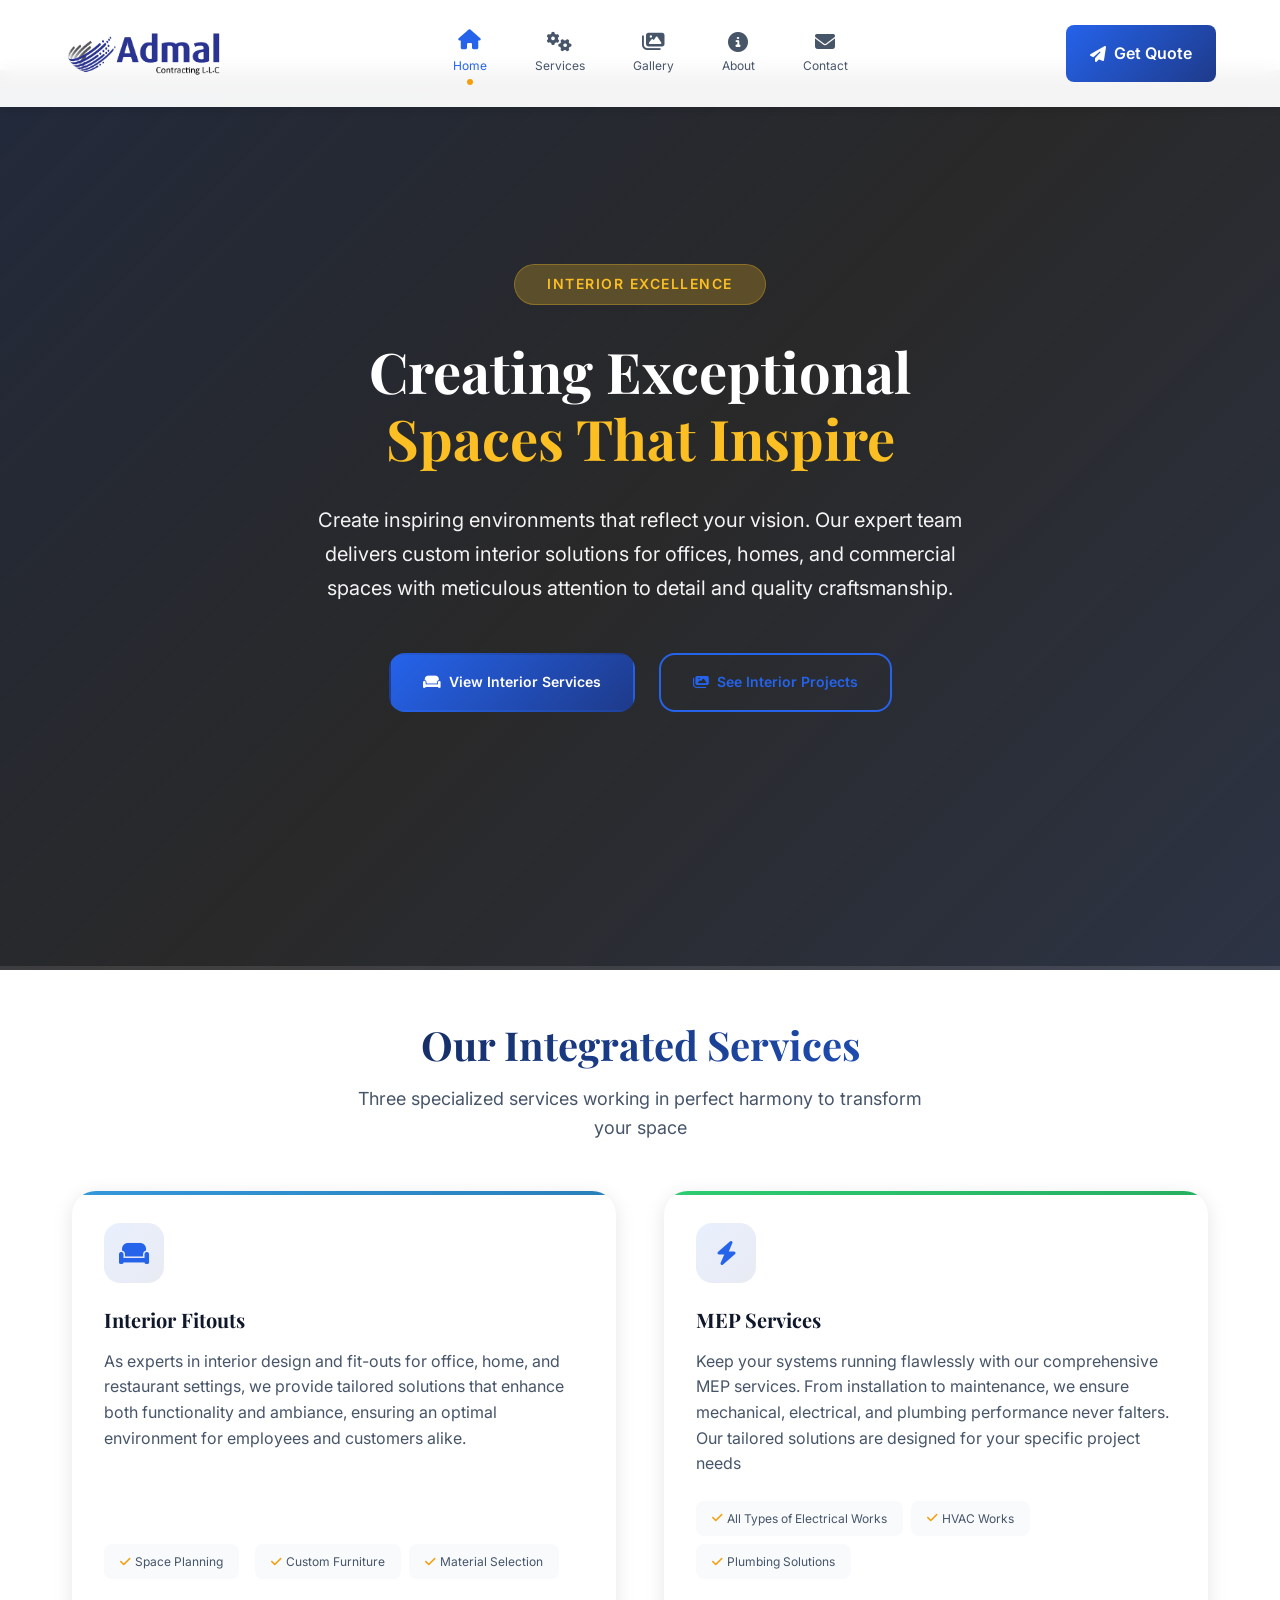
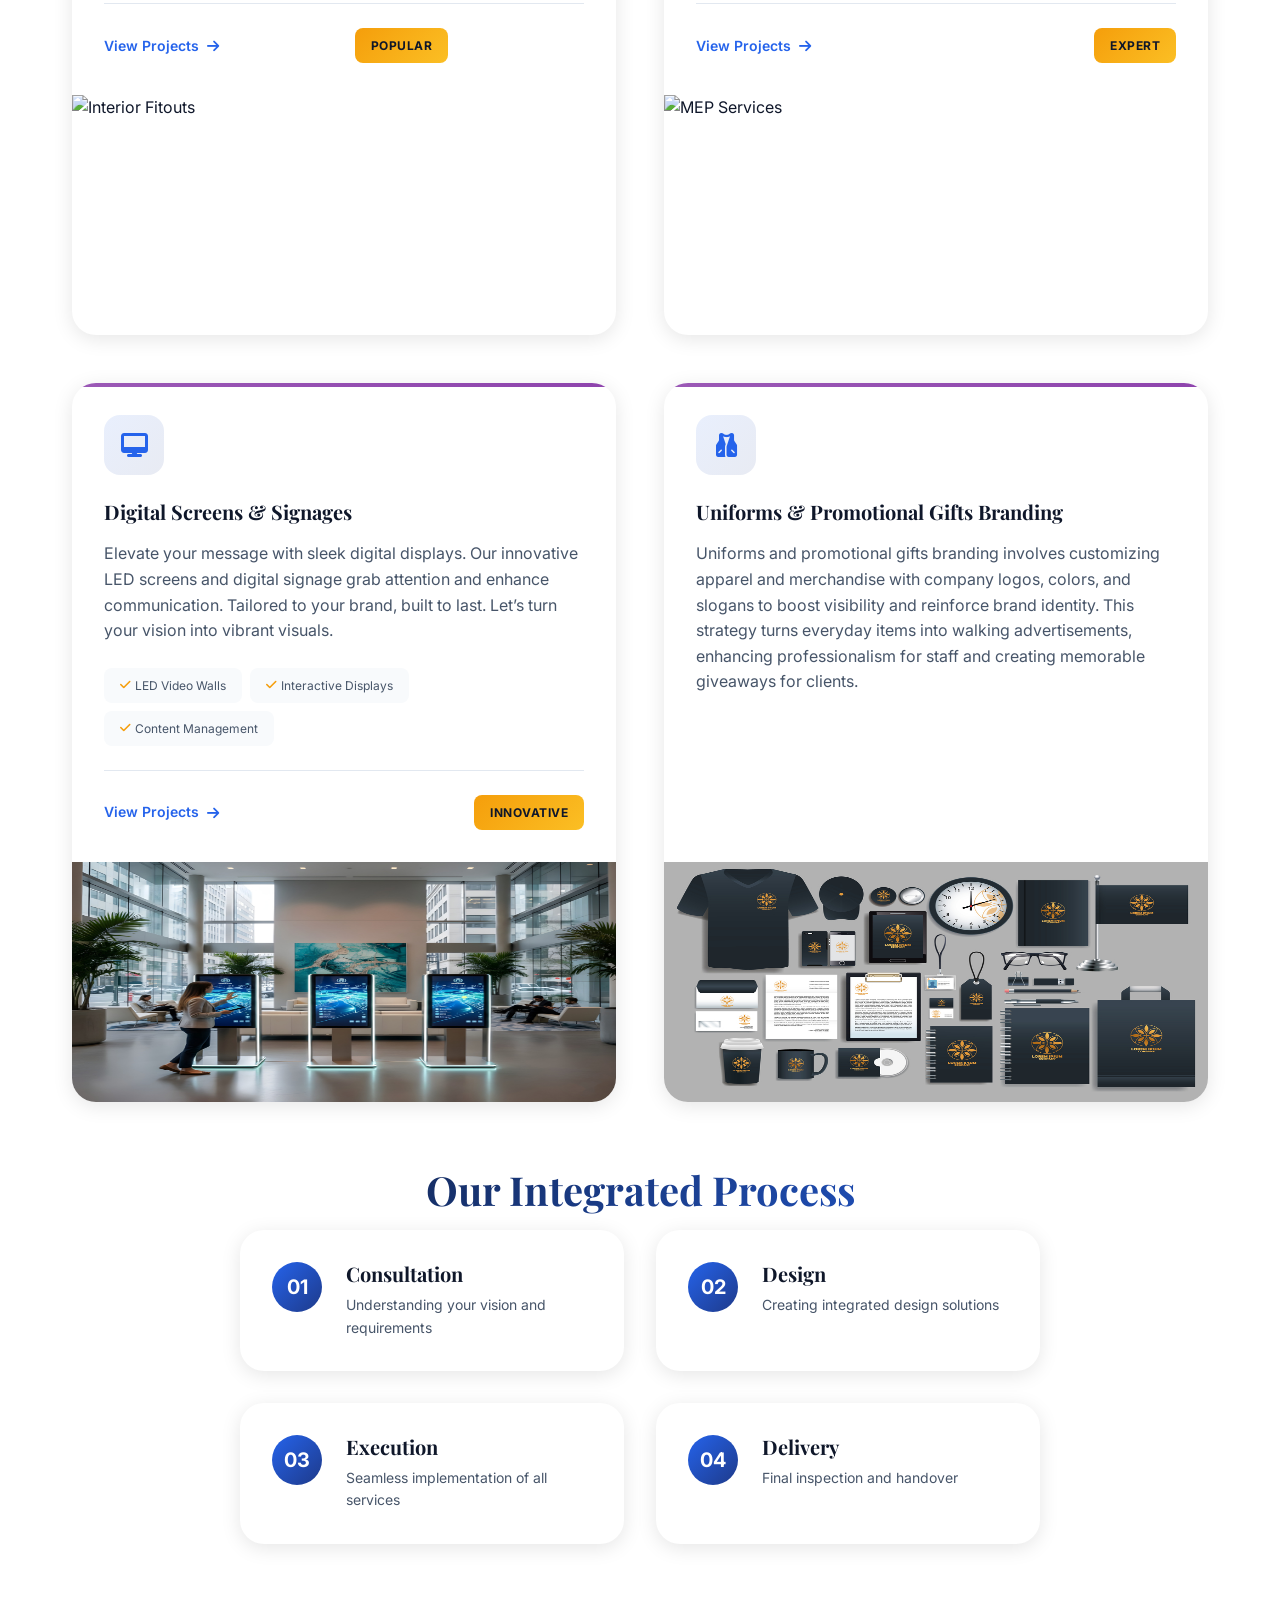
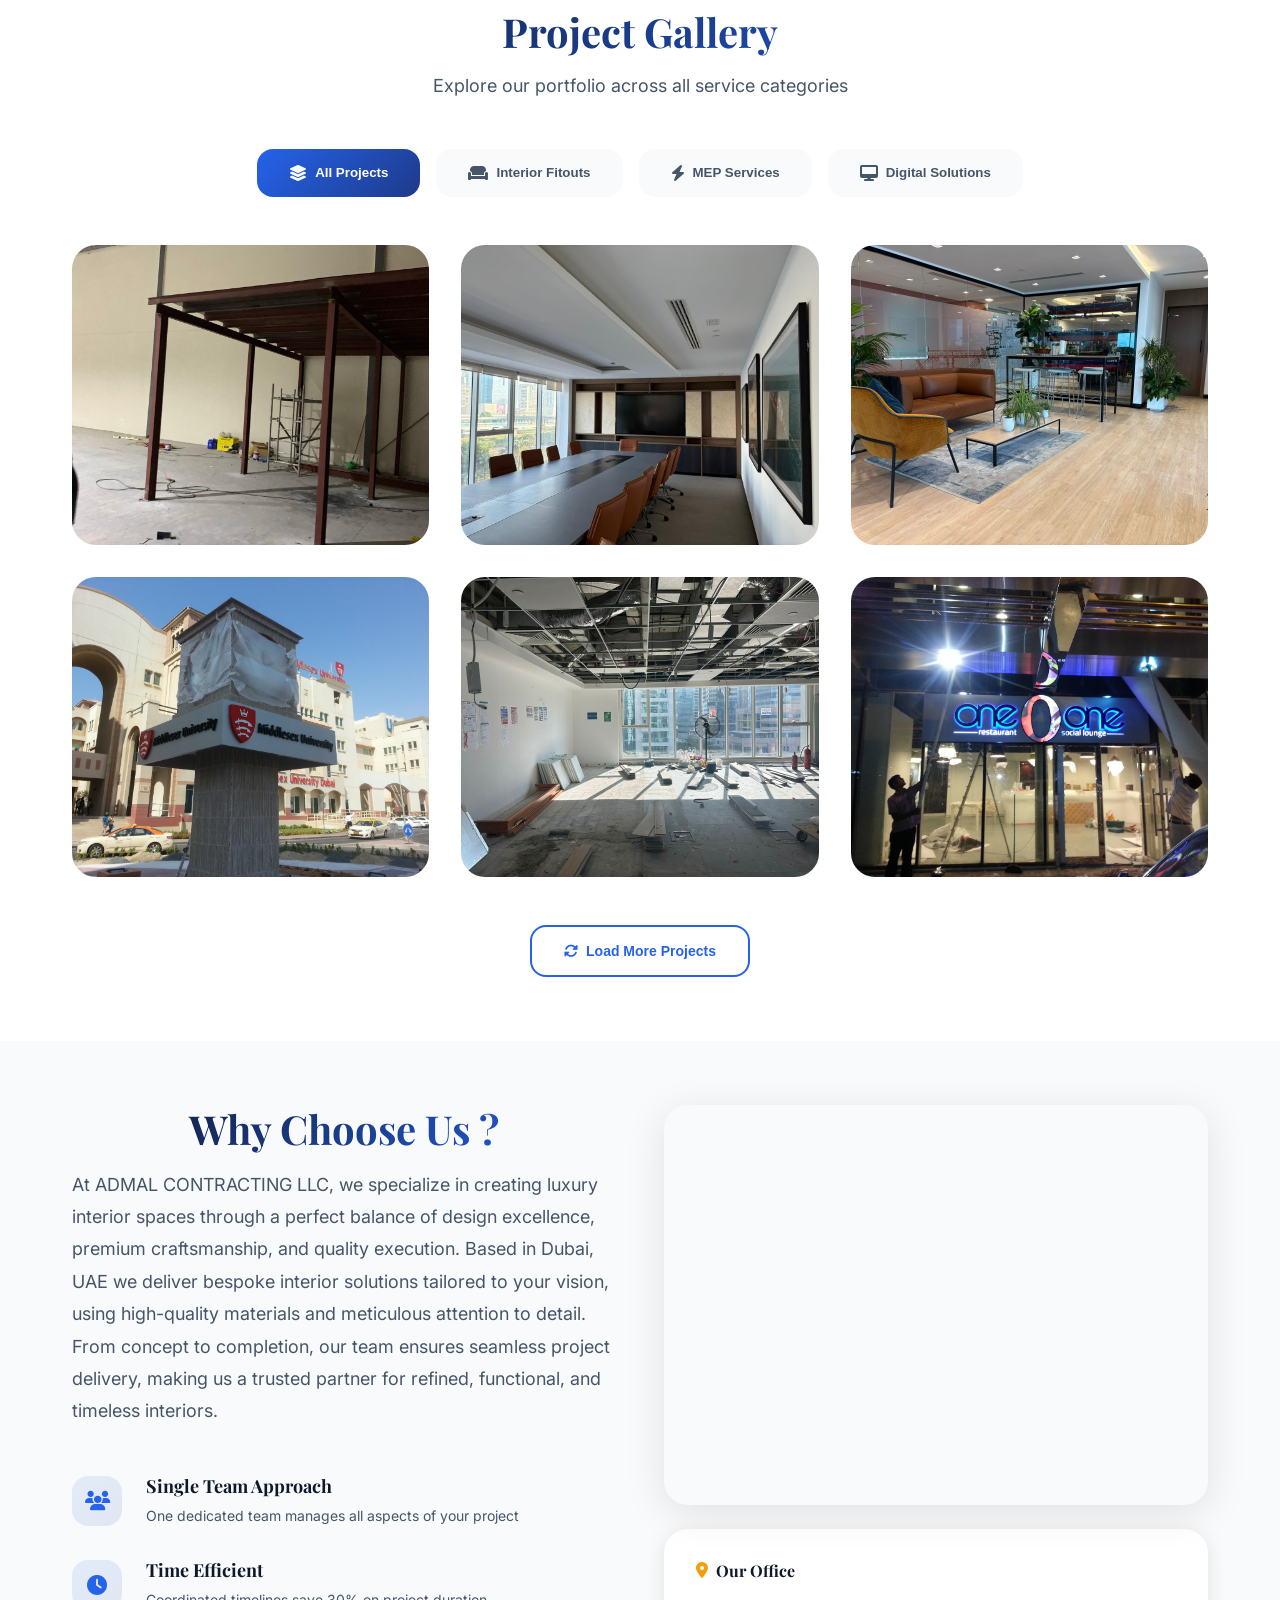
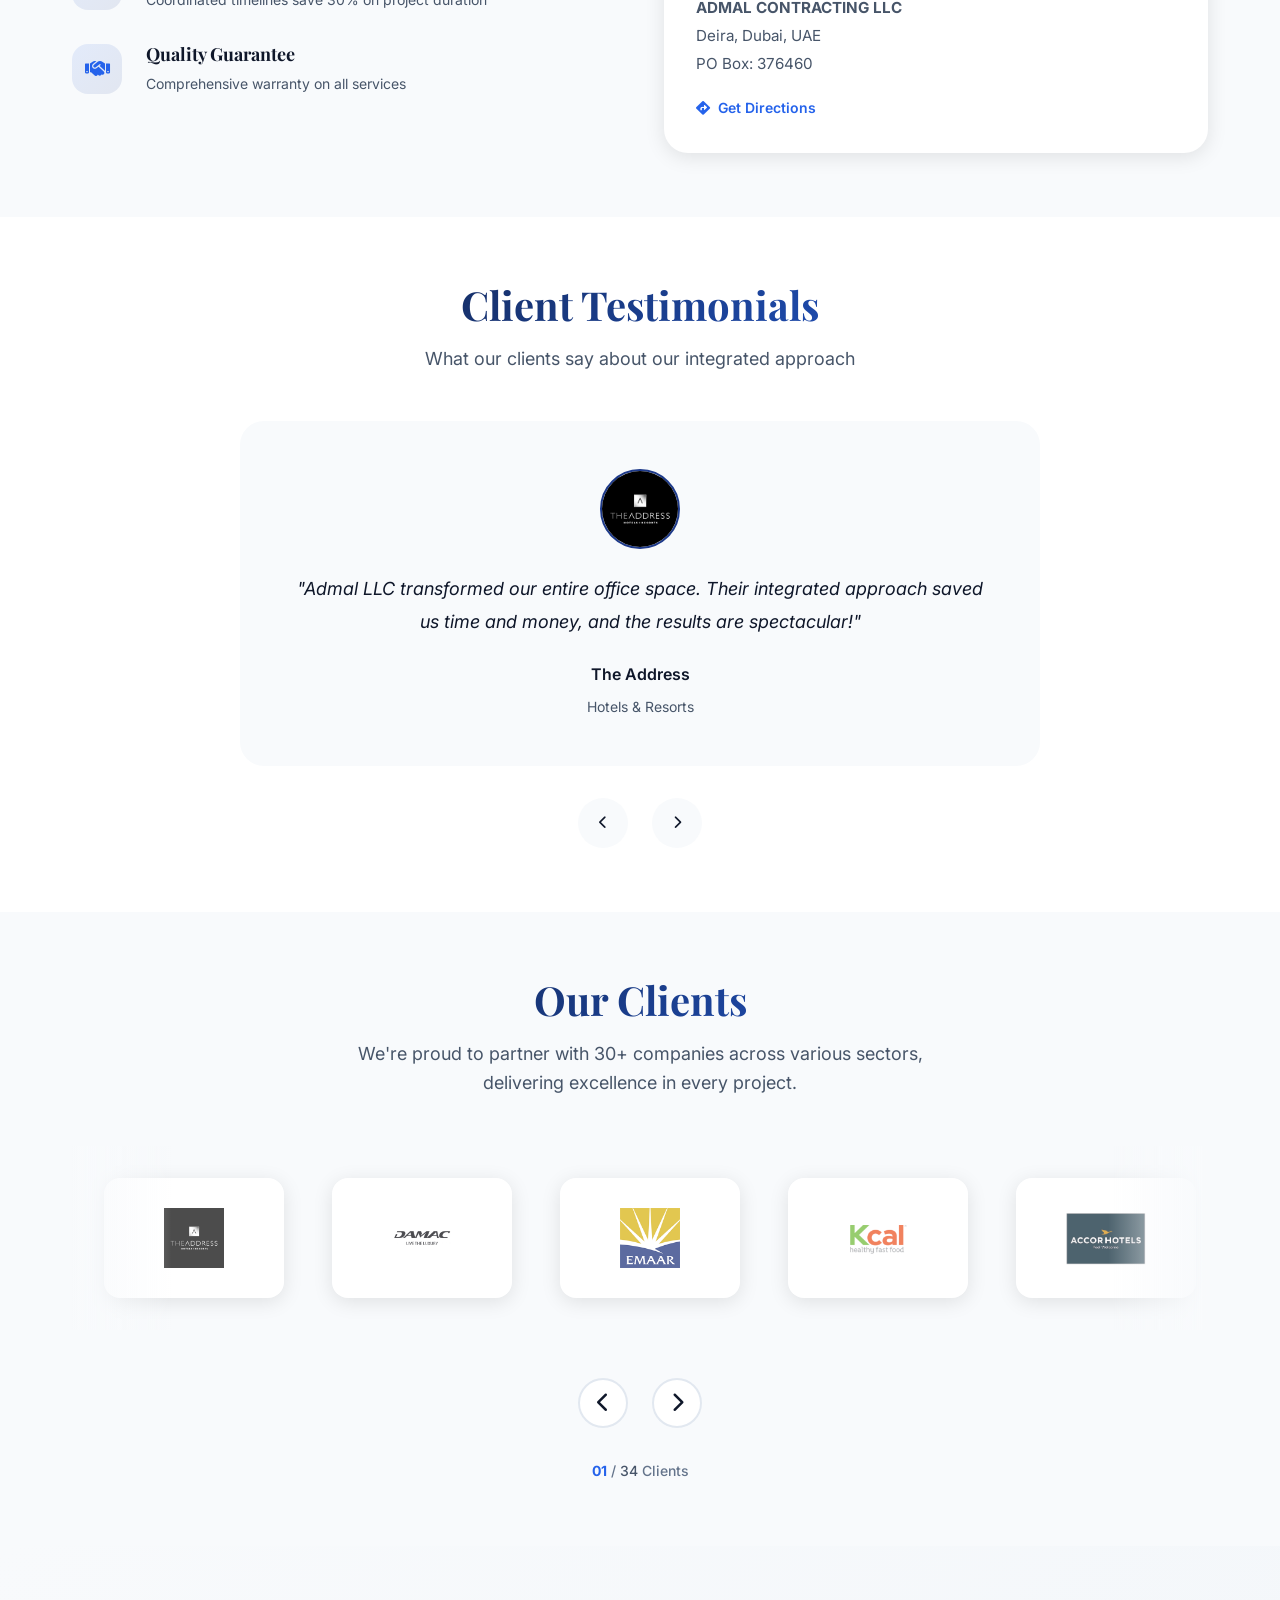
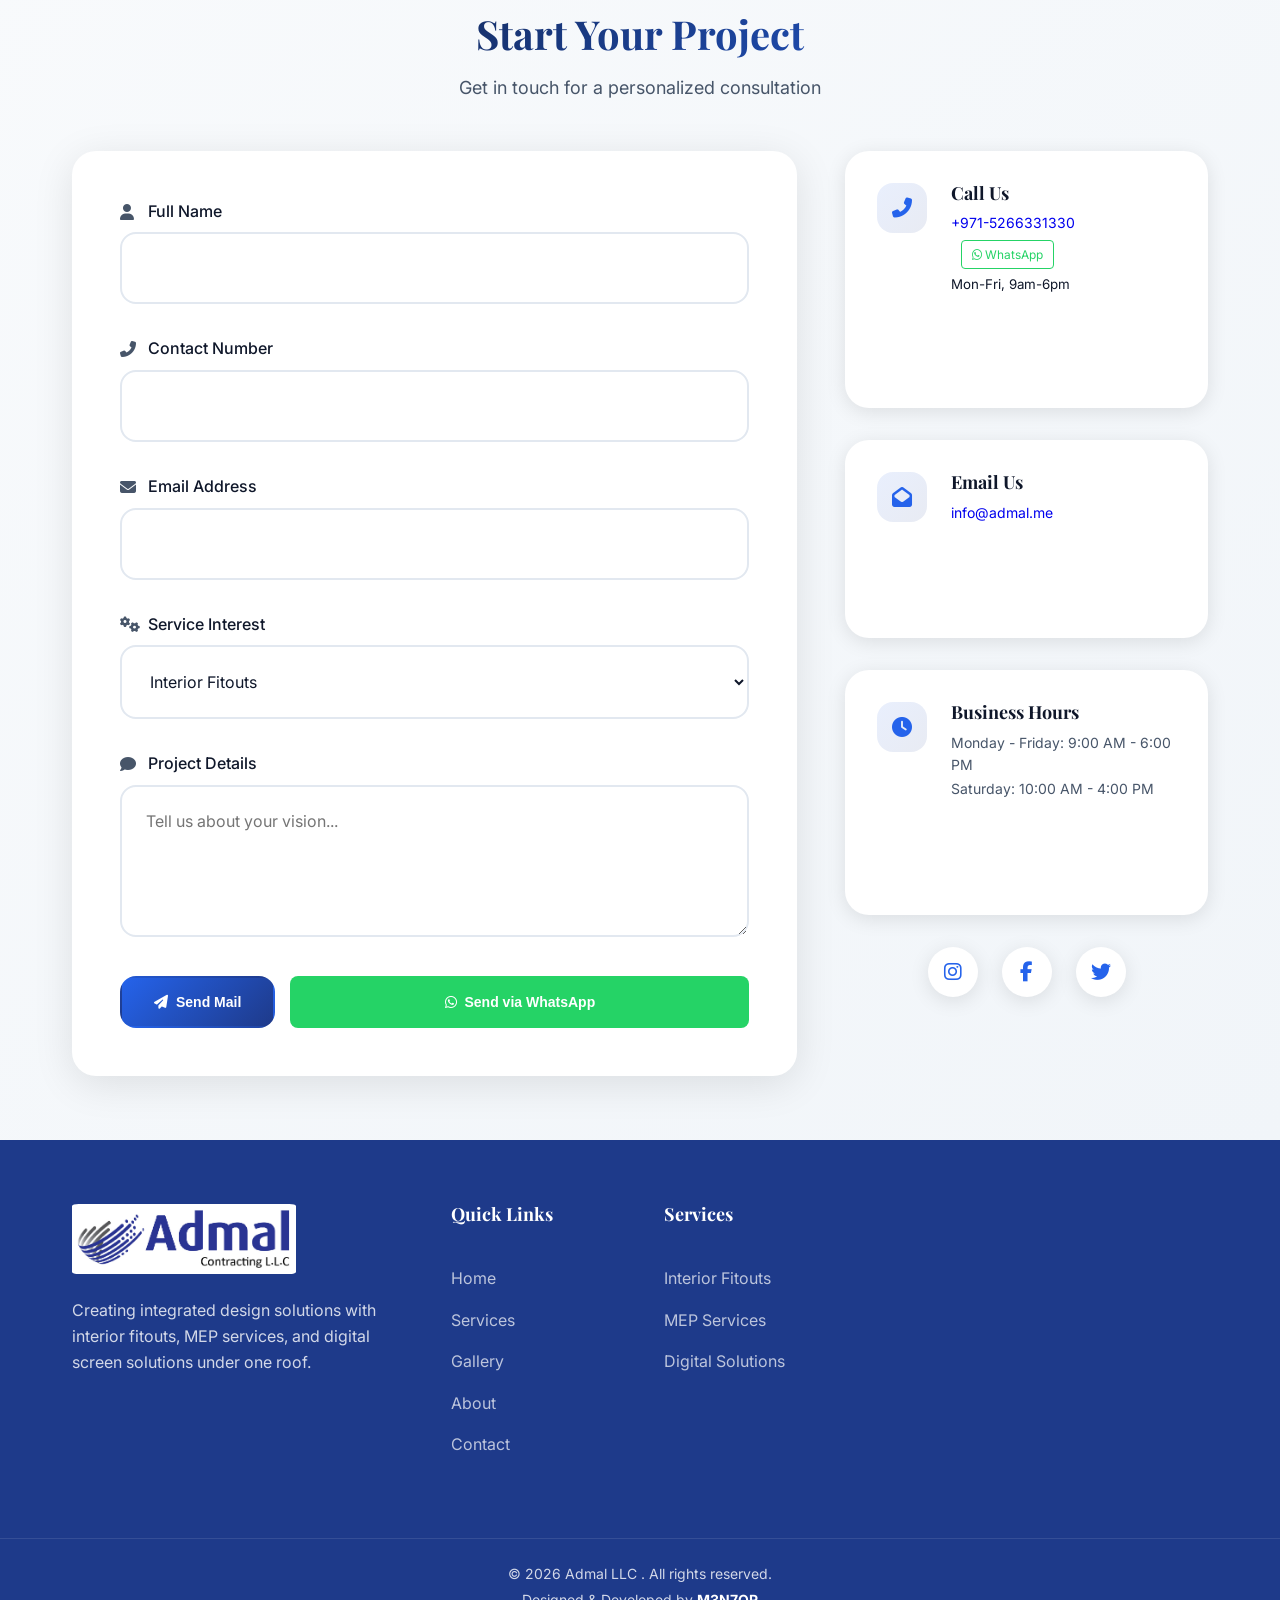
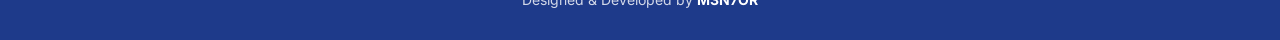
==== commit 3fb7effe: "location and other changes for client logos and company logo" ====
--- a/index.html
+++ b/index.html
@@ -32,7 +32,7 @@
     <nav class="navbar">
         <div class="nav-container">
             <div class="nav-logo">
-                <img src="assets/imgs/admallc.png" alt="Admalstar Logo" style="height: 50px; margin-right: 10px;" />
+                <img src="assets/imgs/admallcnav.png" alt="Admalstar Logo" style="height: 50px; margin-right: 10px;" />
             </div>
 
             <div class="nav-menu">
@@ -535,8 +535,8 @@
     <section id="clients" class="clients-section">
         <div class="container">
             <div class="clients-header">
-                <h2 class="clients-title">Trusted by Industry Leaders</h2>
-                <p class="clients-subtitle">We're proud to partner with leading companies across various sectors,
+                <h2 class="clients-title">Our Clients</h2>
+                <p class="clients-subtitle">We're proud to partner with 30+ companies across various sectors,
                     delivering excellence in every project.</p>
             </div>
 
@@ -556,11 +556,11 @@
                     <i class="fas fa-chevron-right"></i>
                 </button>
             </div>
-<!-- 
+
             <div class="client-counter">
                 <span class="current" id="current-client">1</span> / <span class="total" id="total-clients">0</span>
                 Clients
-            </div> -->
+            </div>
         </div>
     </section>
     <!-- Contact Section with Interactive Form -->
@@ -731,7 +731,7 @@
     </footer>
     <div class="designer-footer">
         <div class="container">
-            <p>&copy; 2025 Admal LLC . All rights reserved.</p>
+            <p>&copy; 2026 Admal LLC . All rights reserved.</p>
             <p>Designed & Developed by <a href="https://github.com/M3N7OR" target="_blank">M3N7OR</a></p>
             <!-- <small>Crafted with 🤍 for ADMAL LLC</small> -->
         </div>
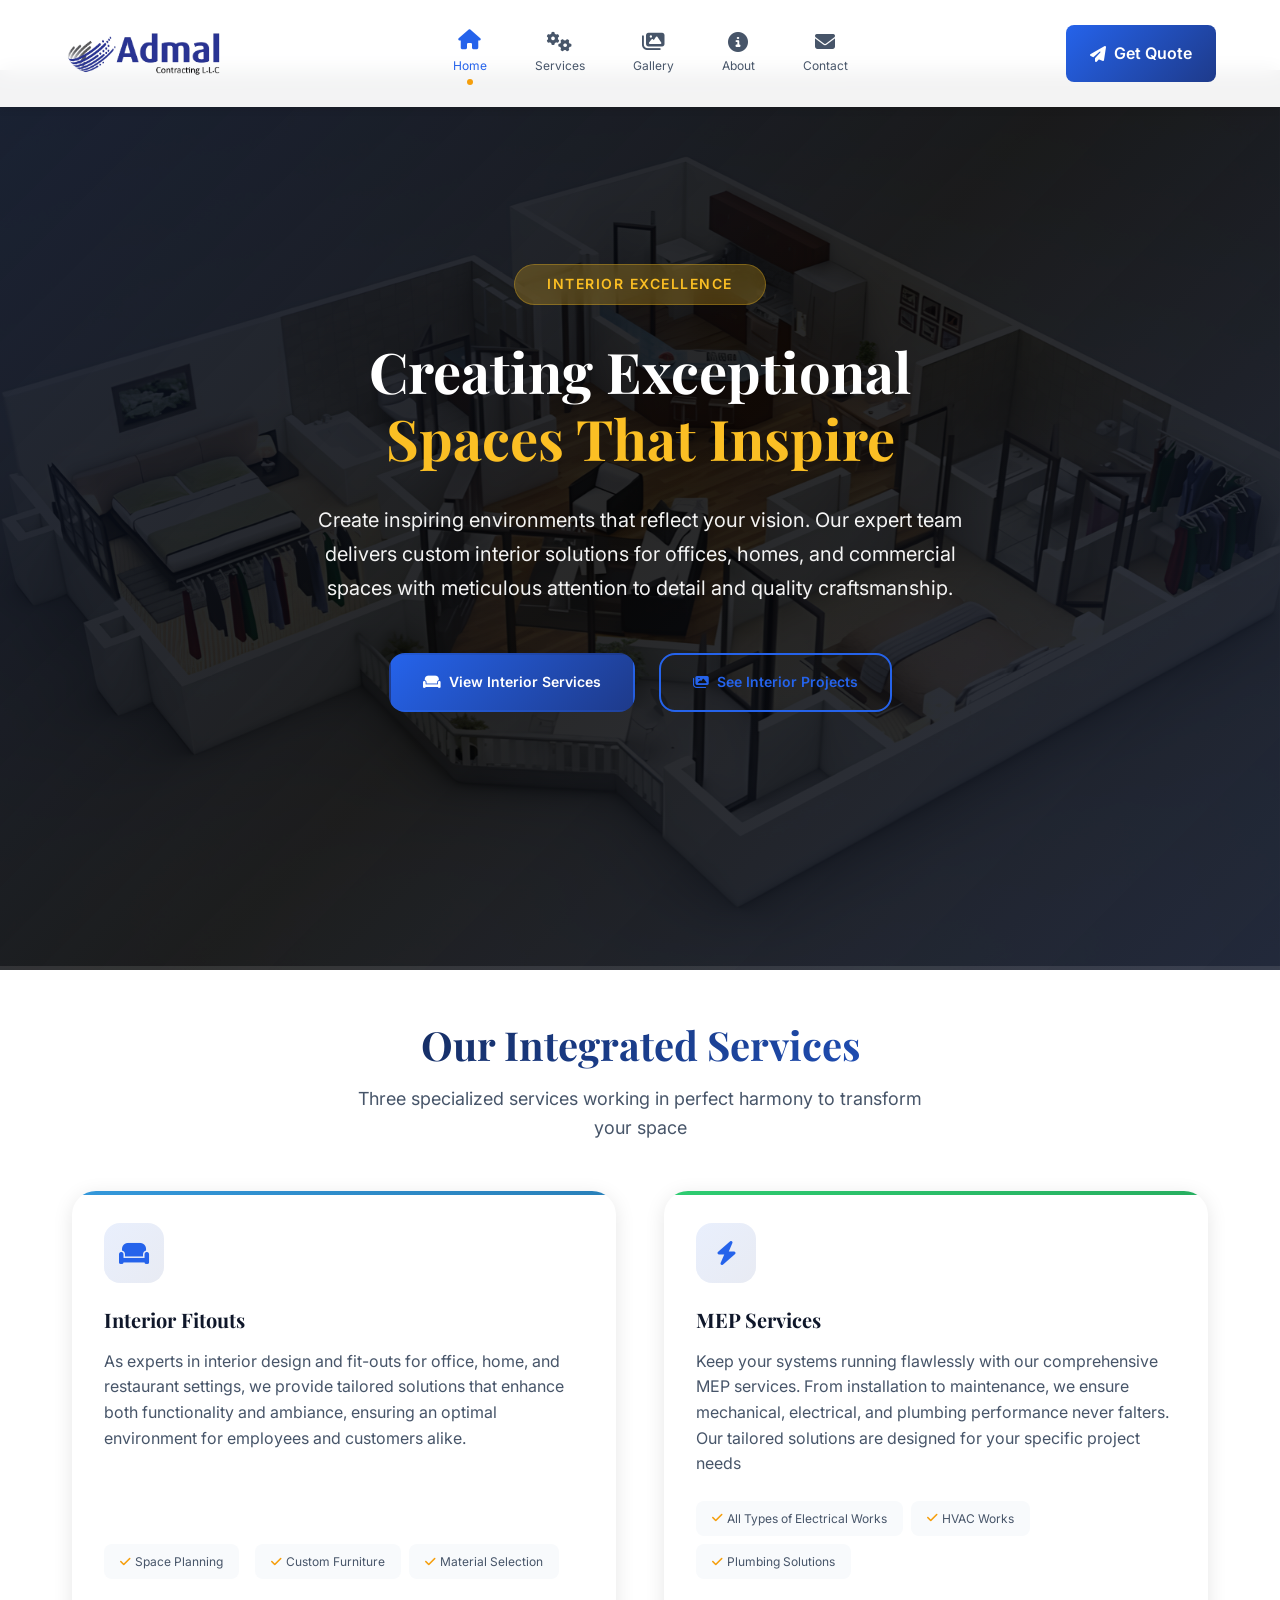
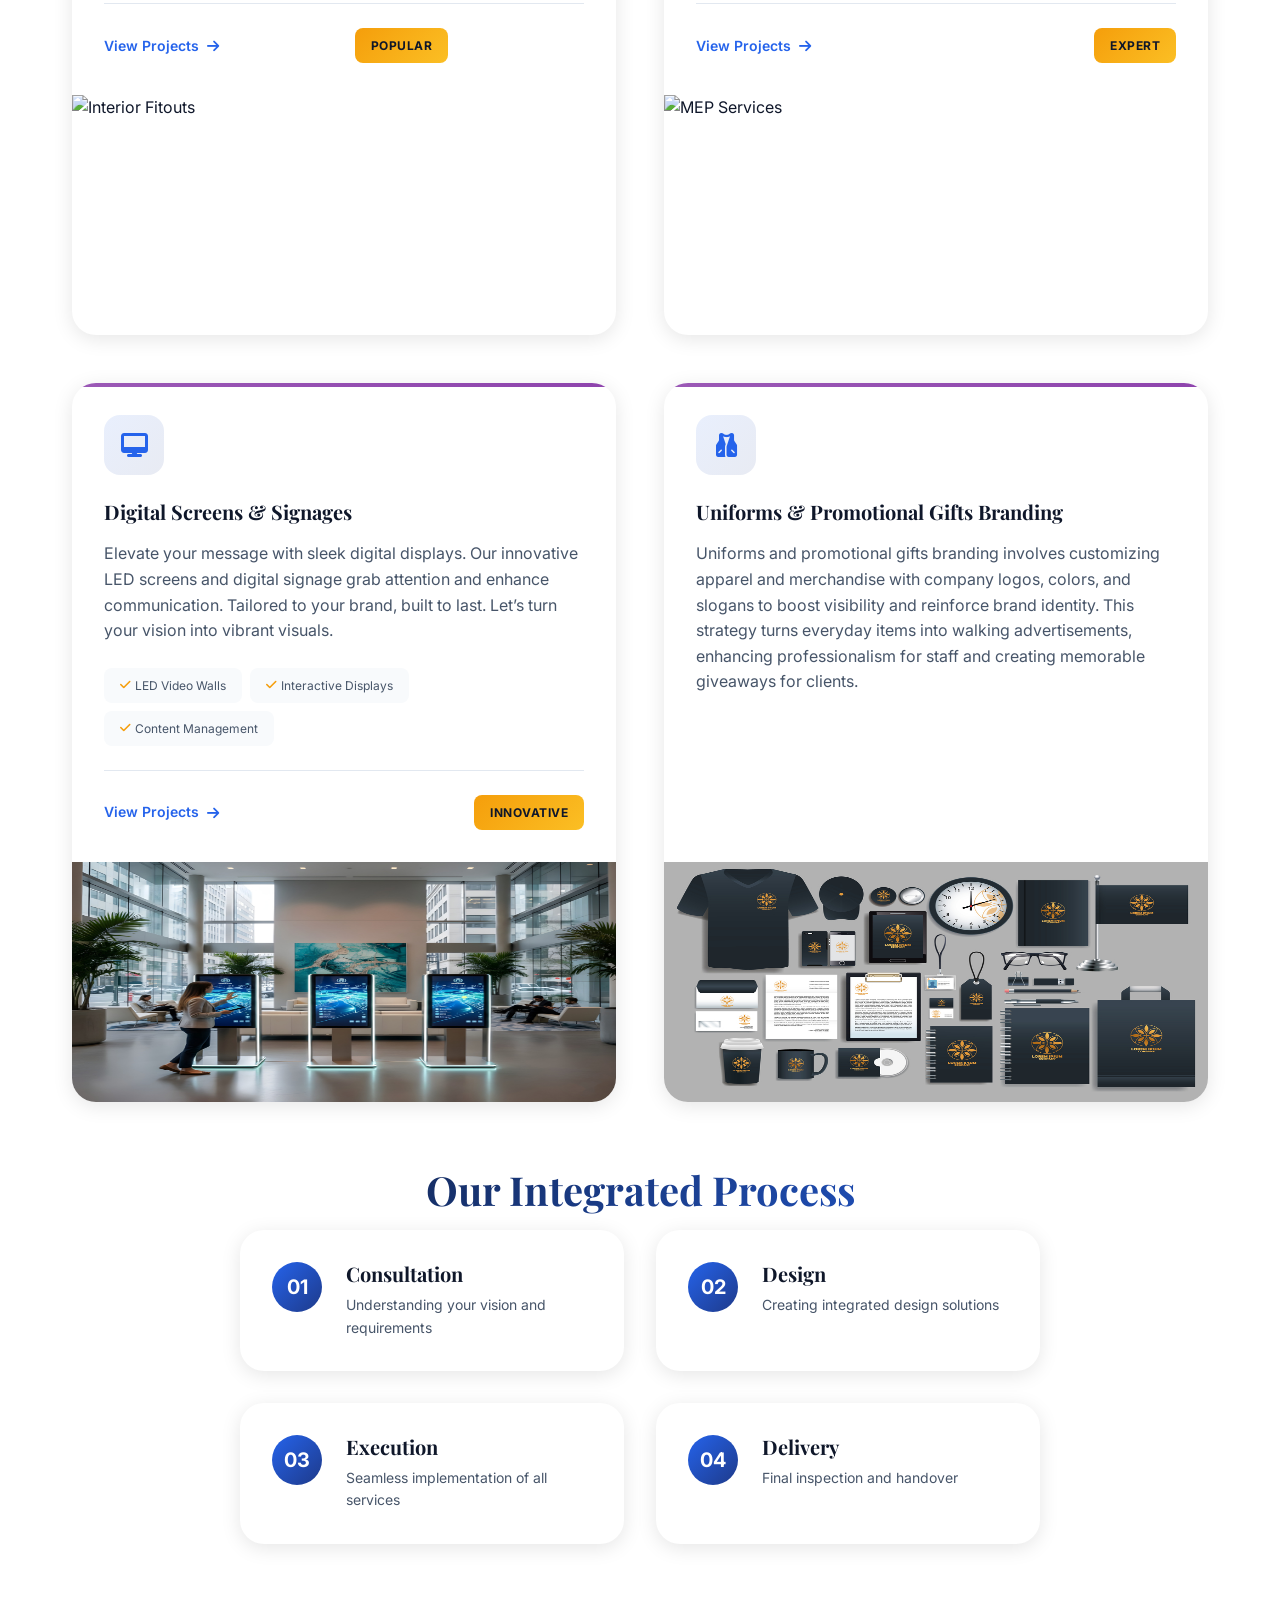
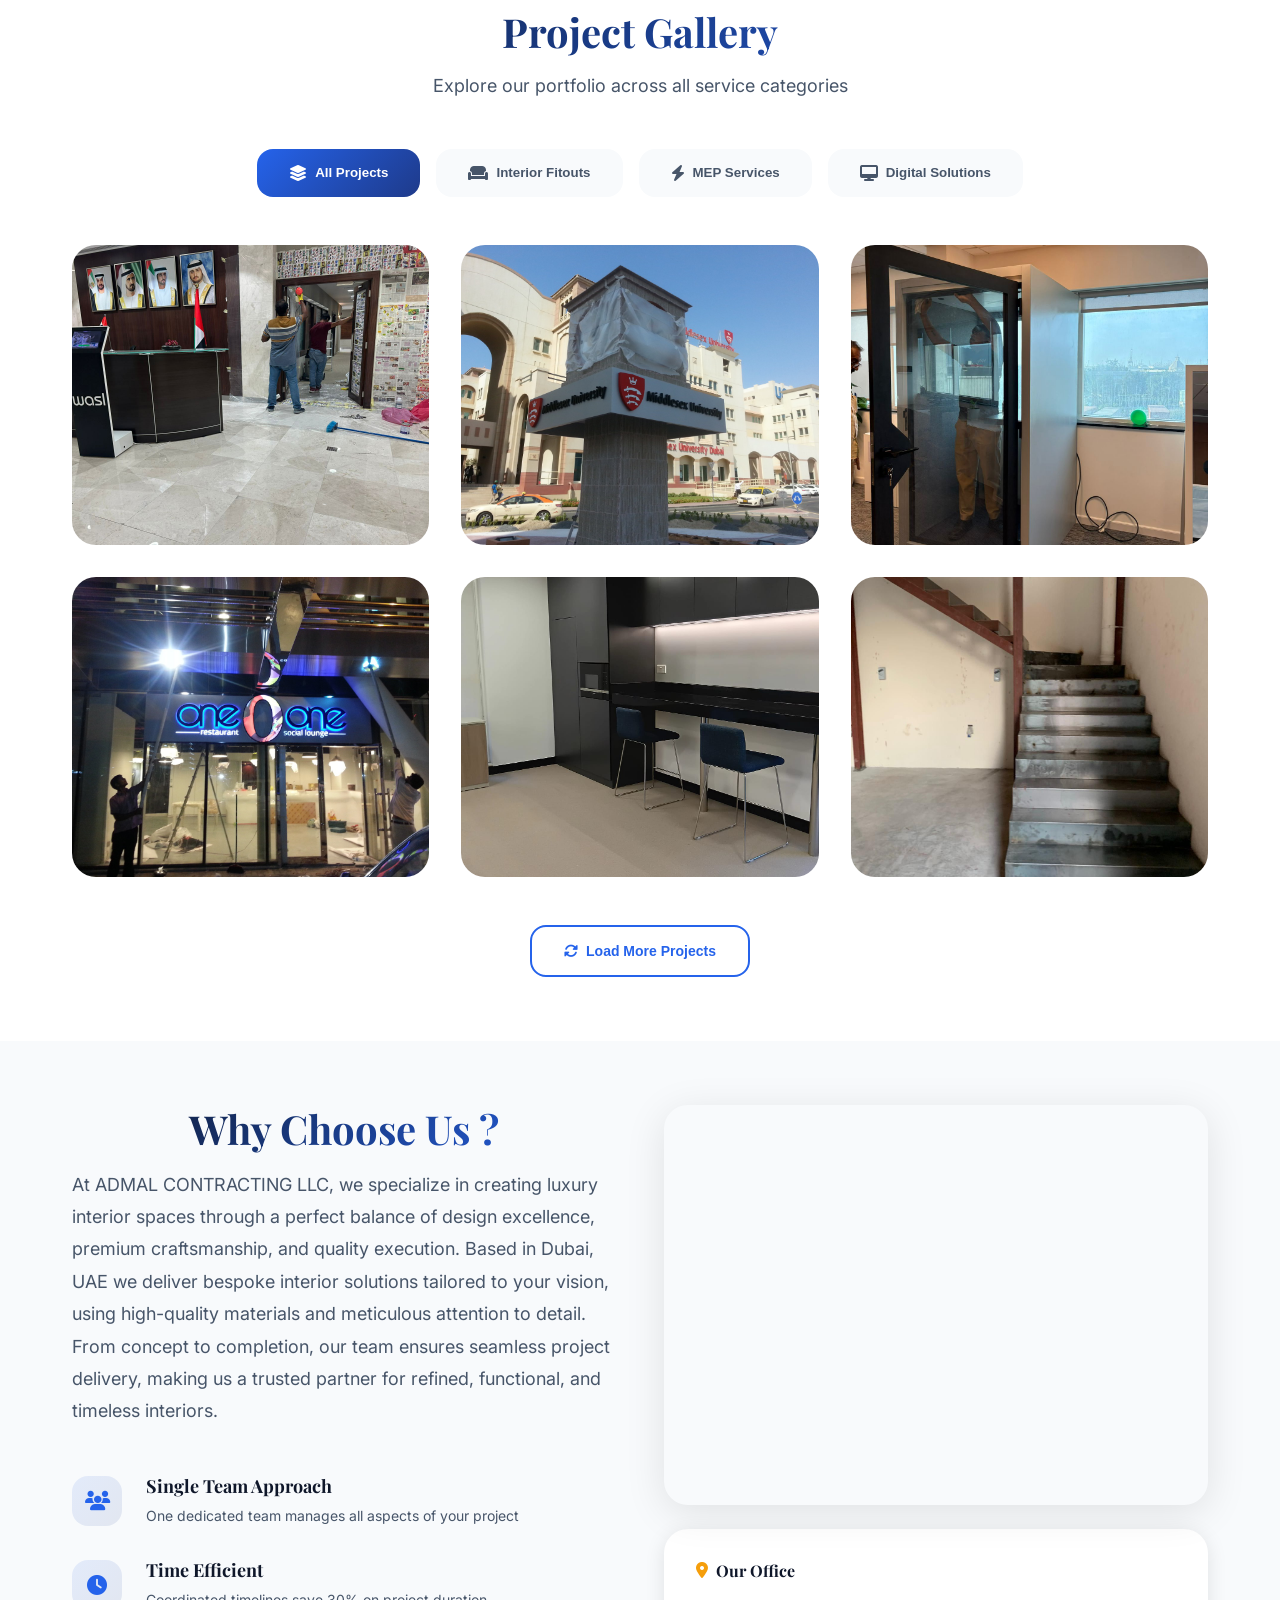
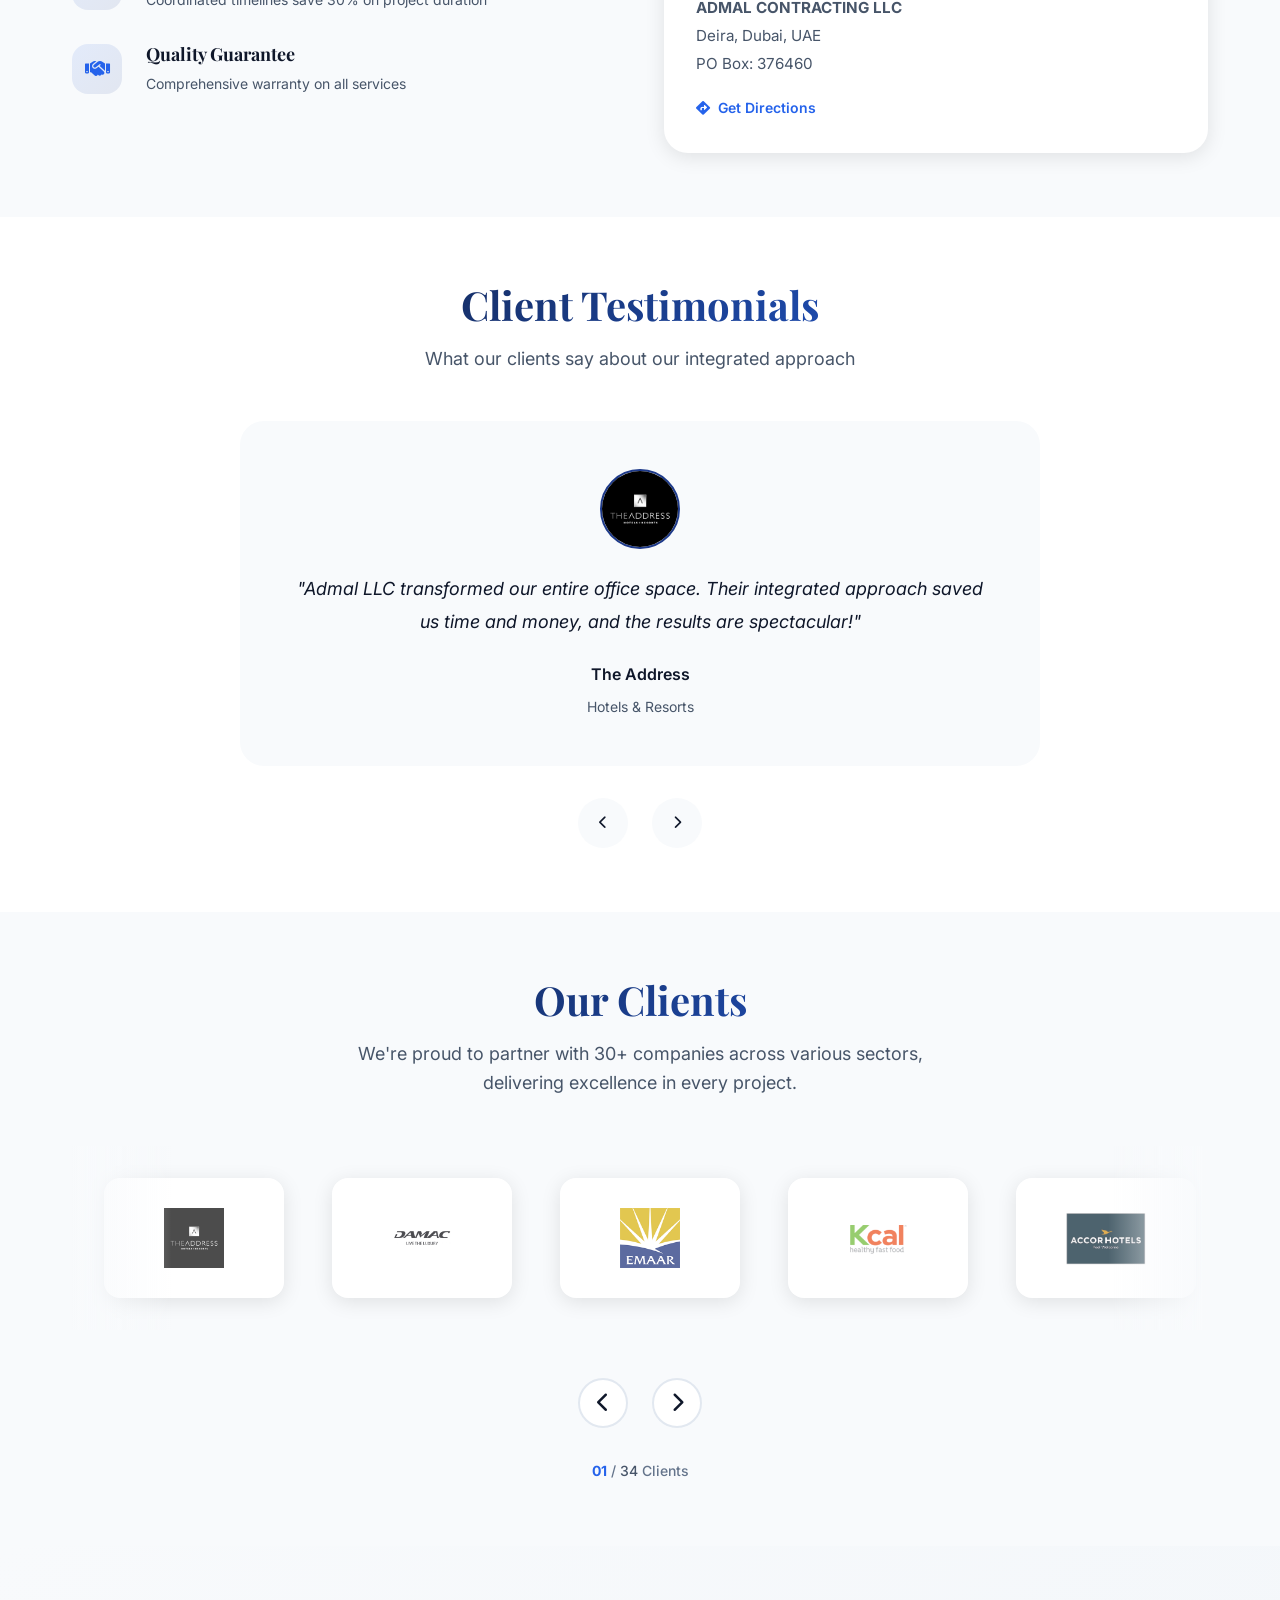
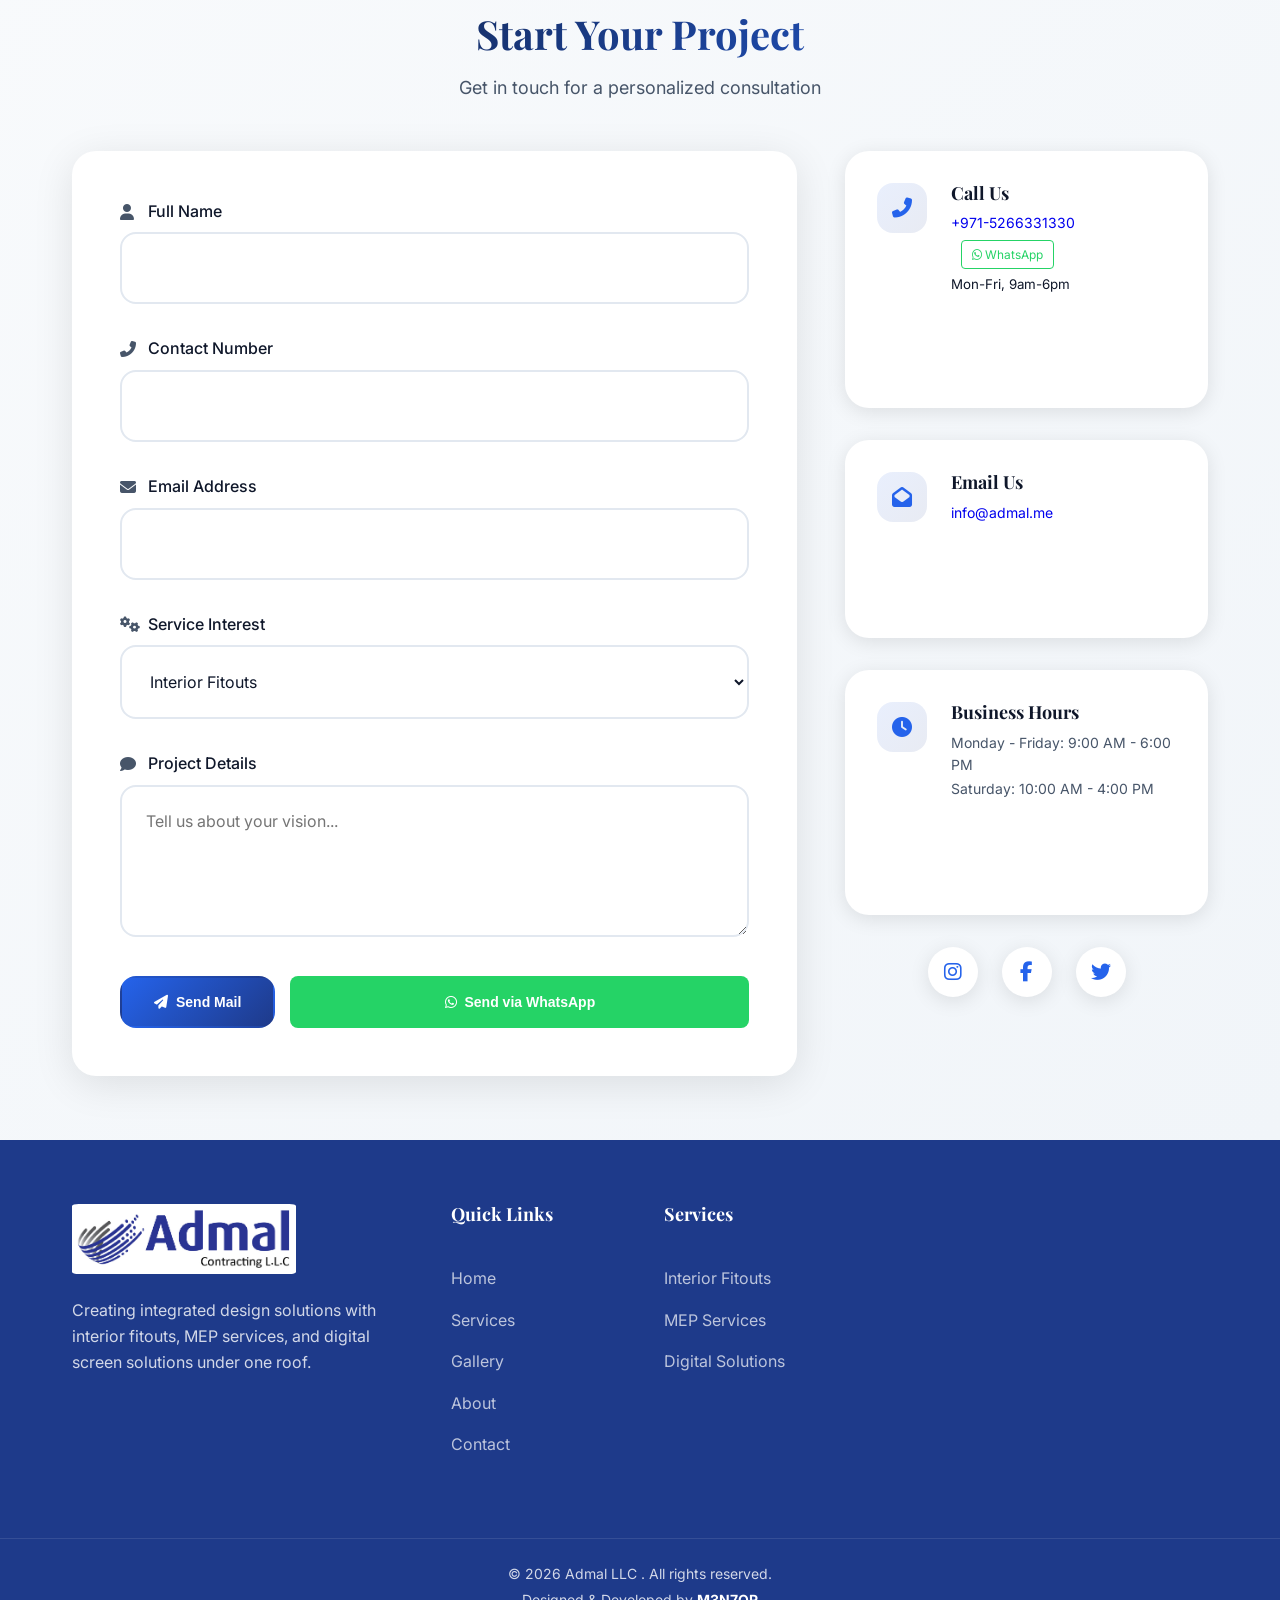
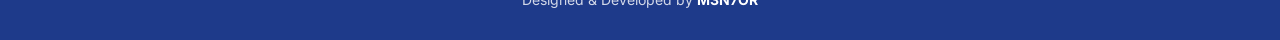
==== commit 7754819a: "slider image fix" ====
--- a/index.html
+++ b/index.html
@@ -106,7 +106,7 @@
             <!-- Slide 1 - Interior Fitouts -->
             <div class="slide active" data-slide="1">
                 <div class="slide-overlay"></div>
-                <img src="https://images.unsplash.com/photo-1497366754035-f200968a6e72?ixlib=rb-4.0.3&auto=format&fit=crop&w=1920&q=80"
+                <img src="assets/imgs/fit1.png"
                     alt="Interior Design" class="slide-image" loading="eager">
                 <div class="slide-content">
                     <div class="slide-content-inner">
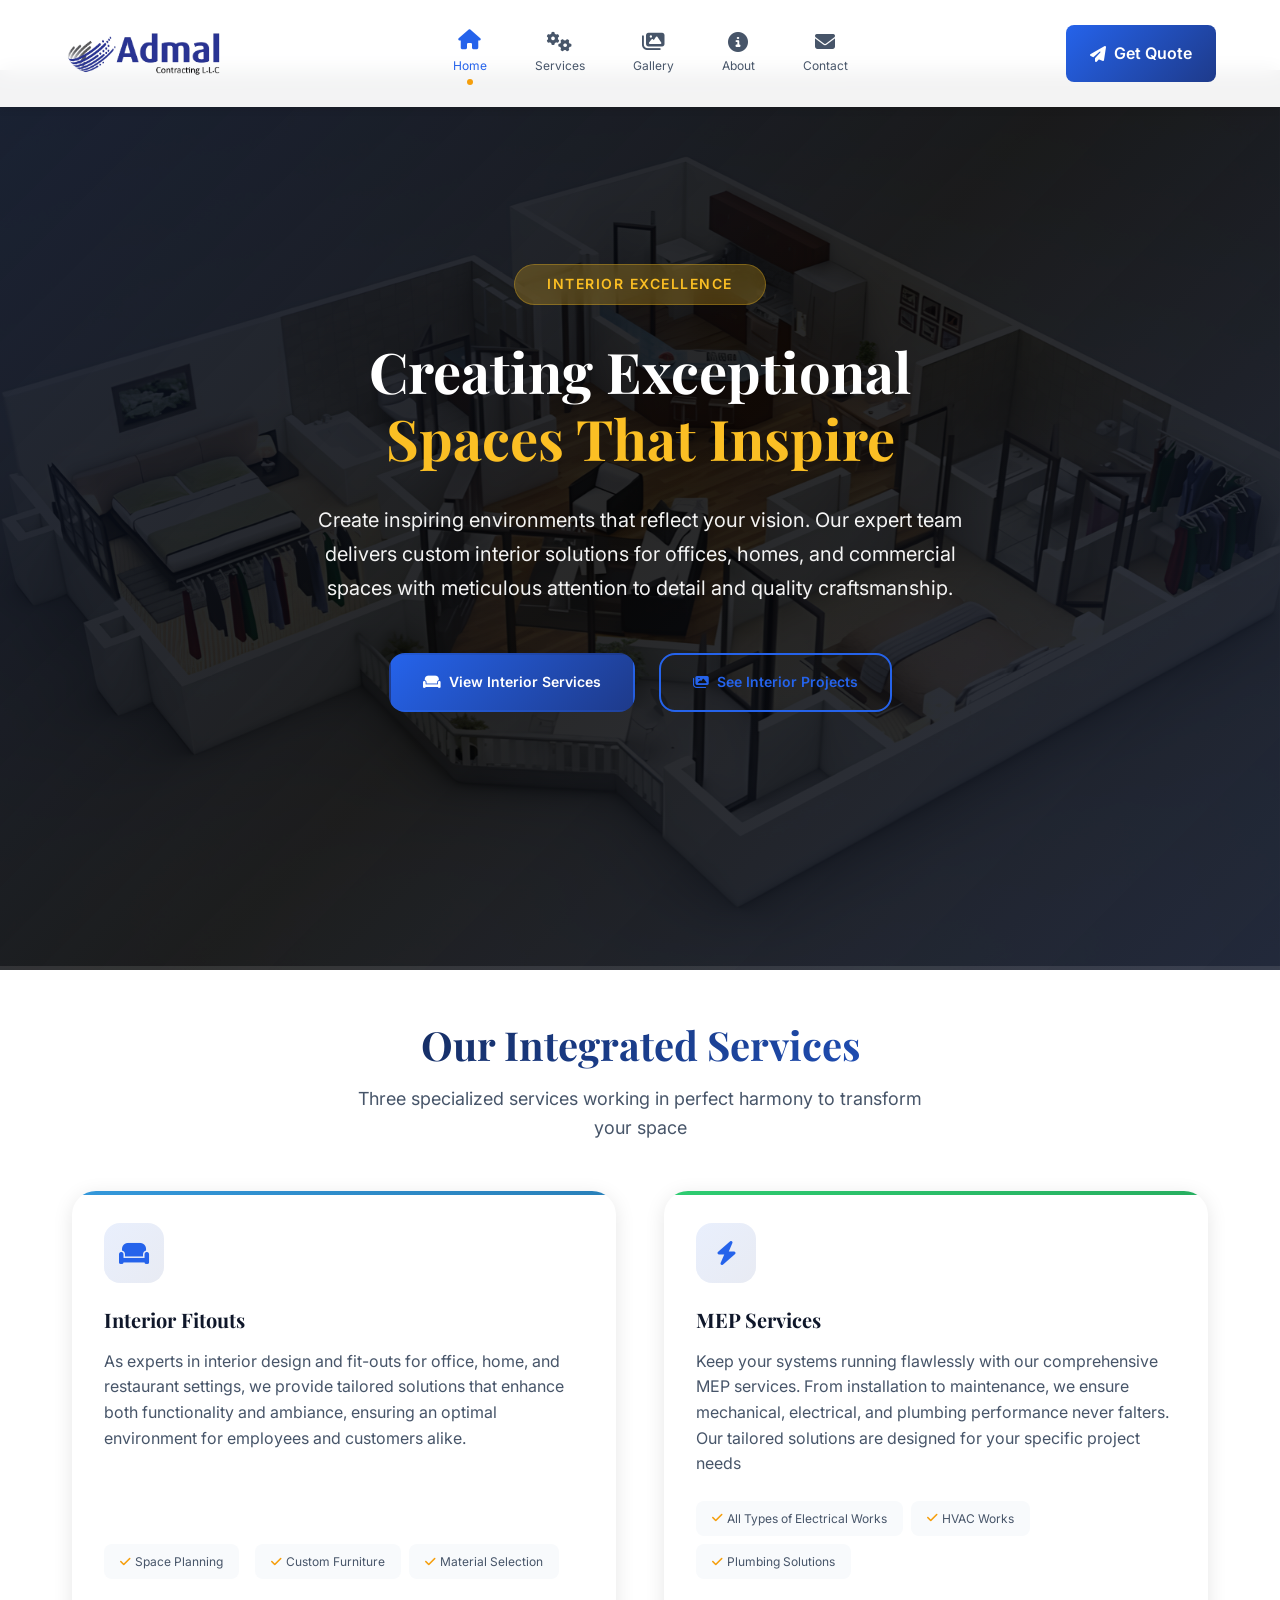
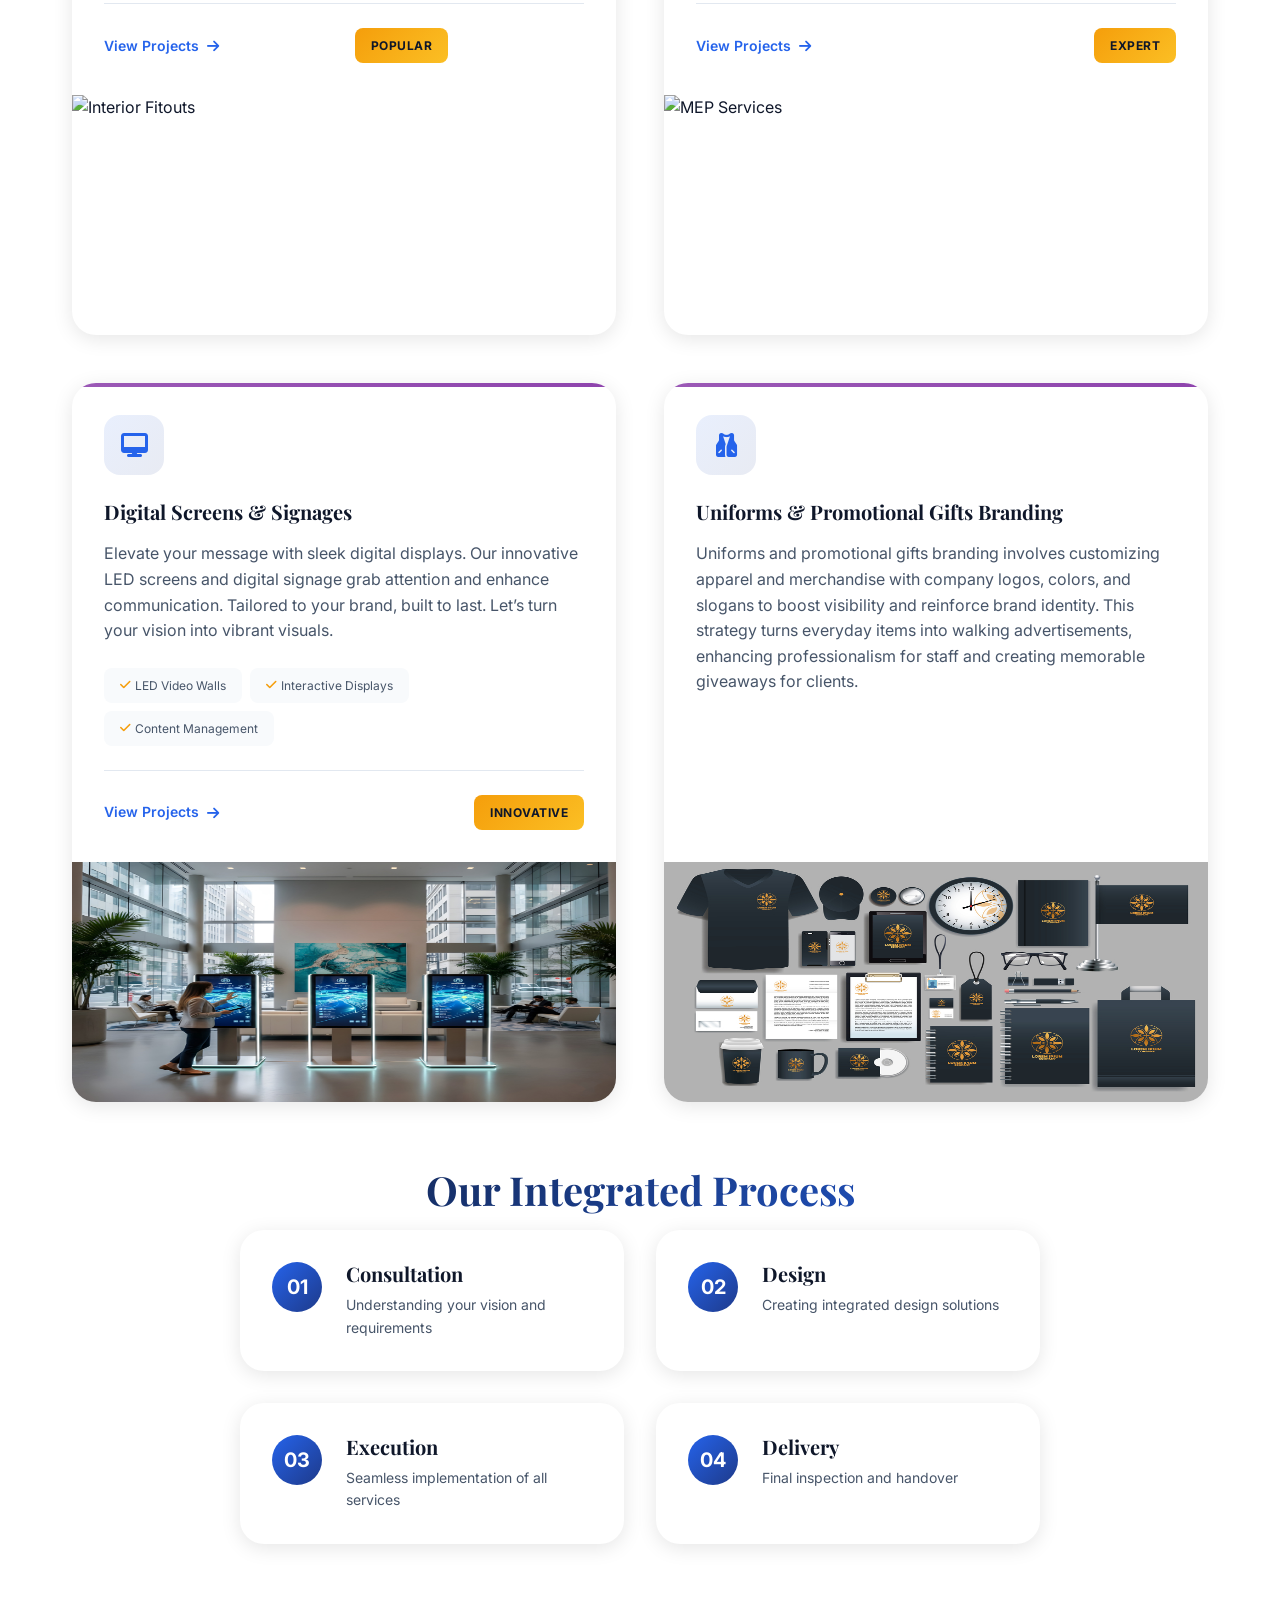
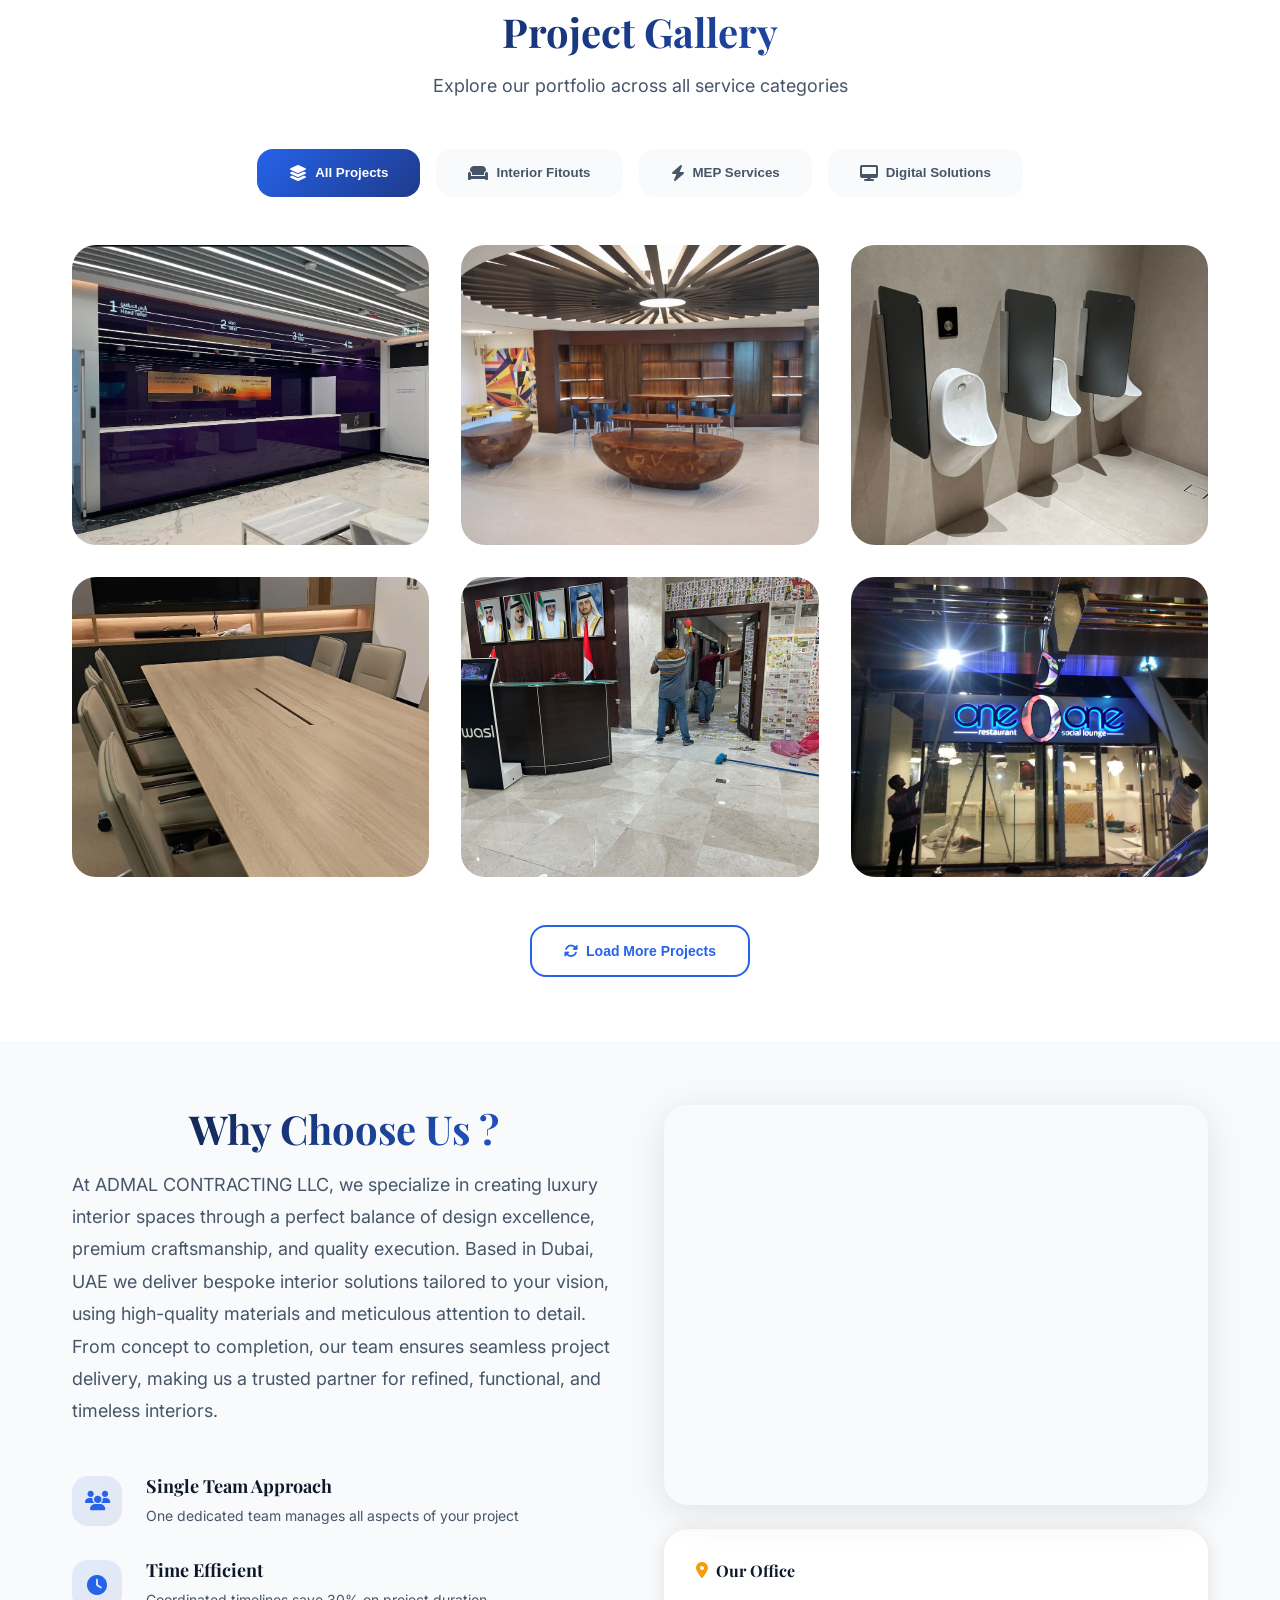
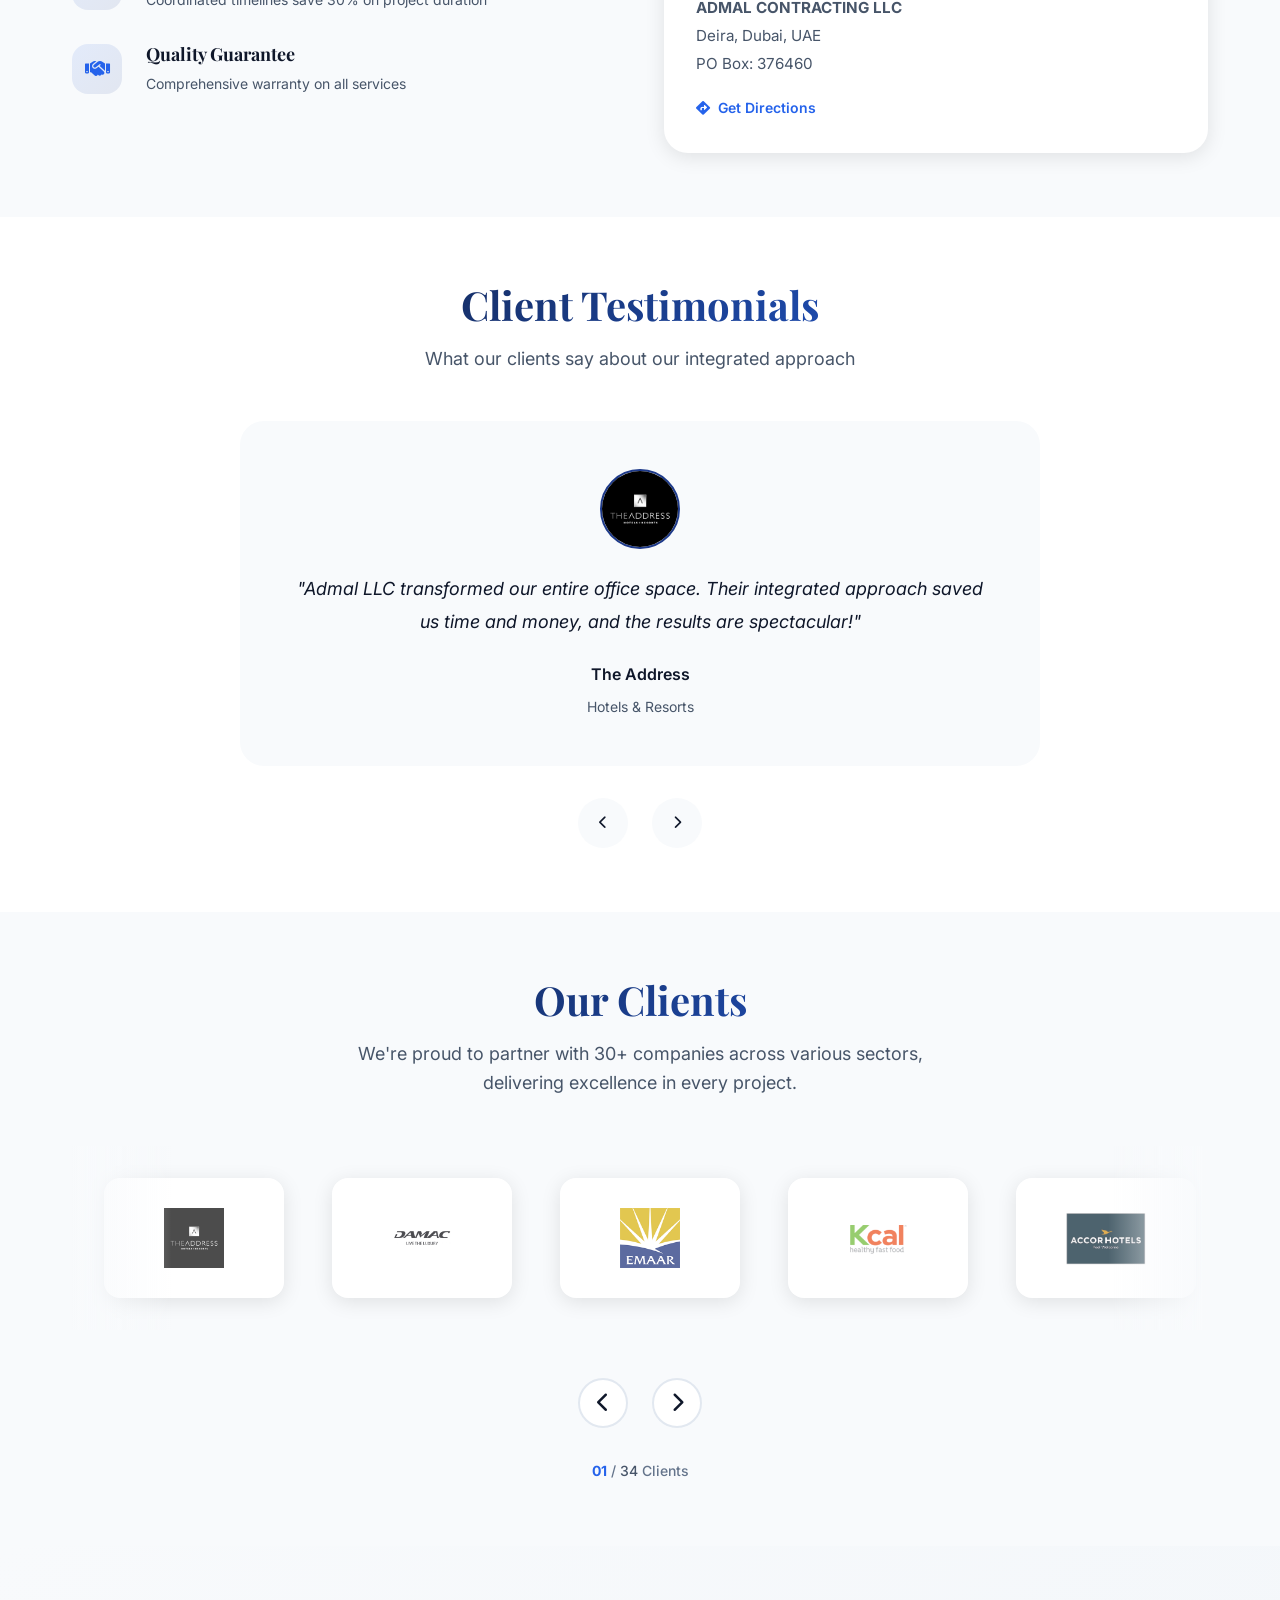
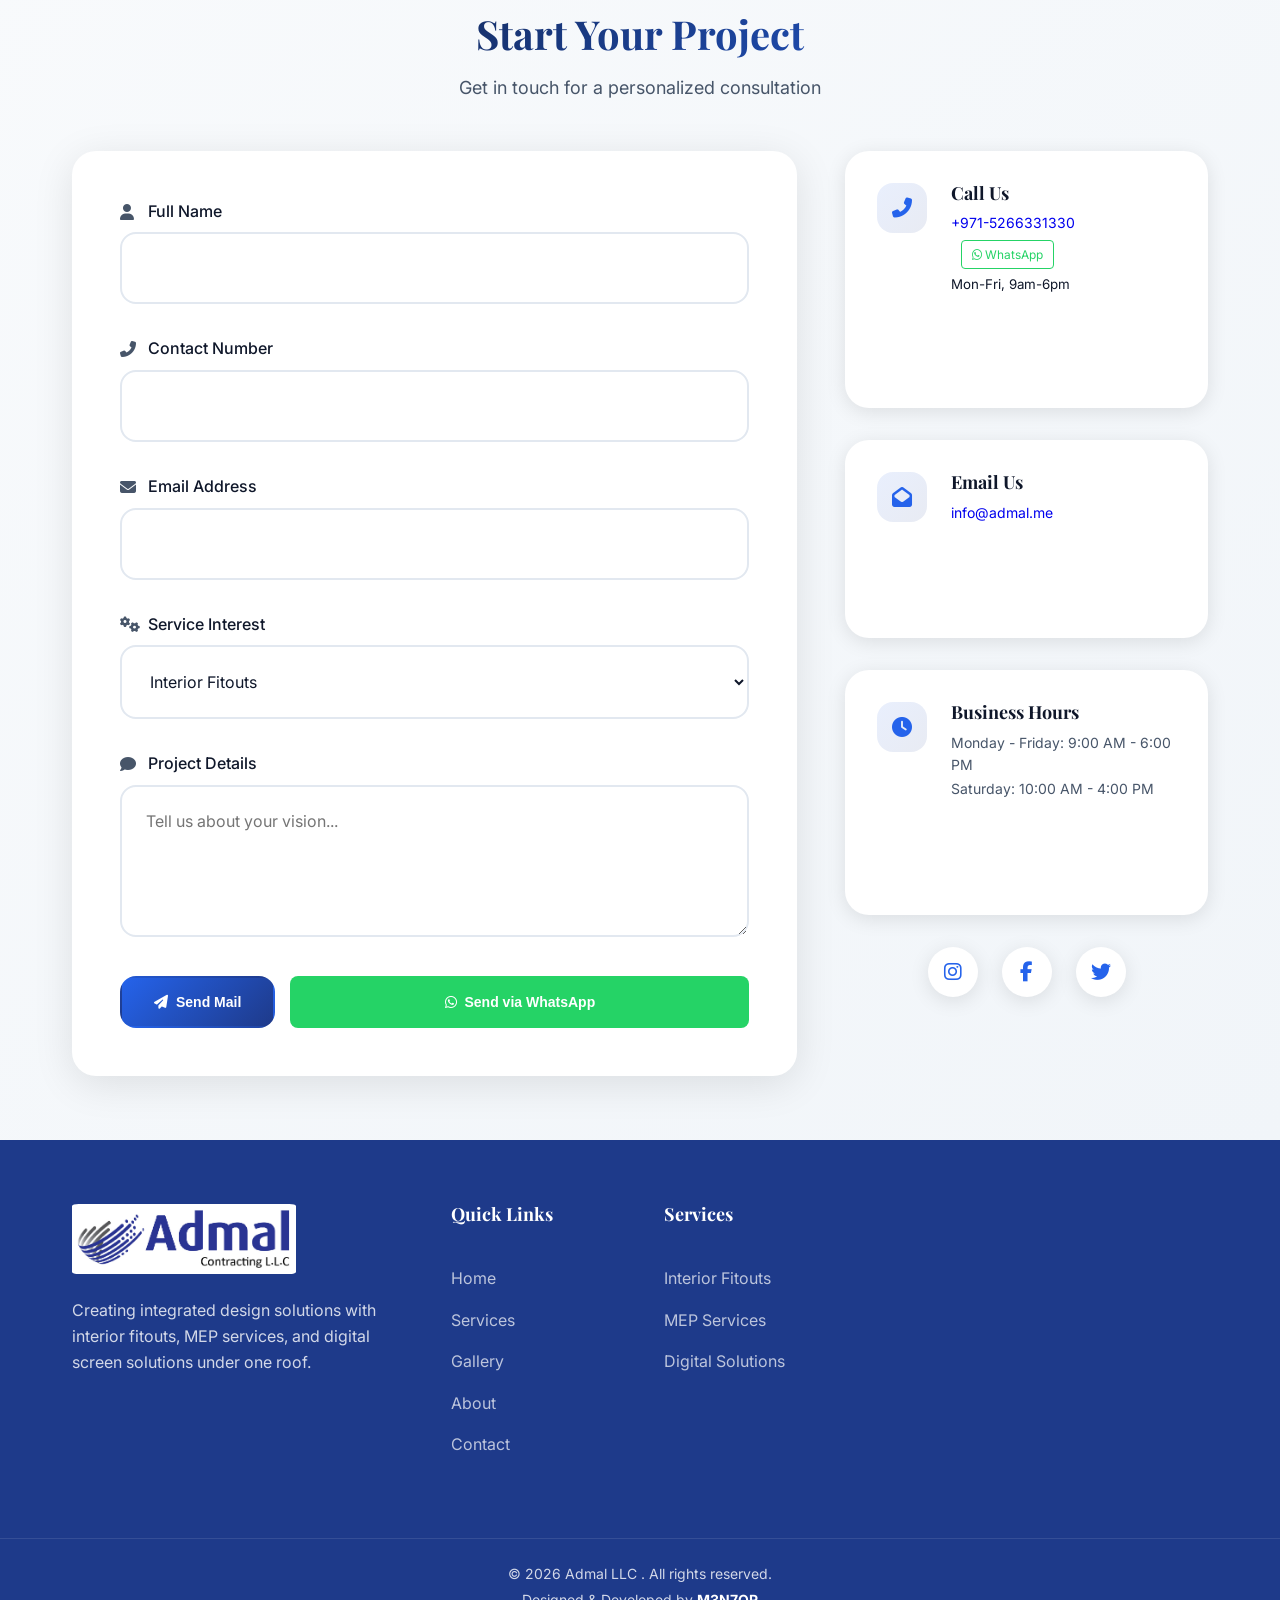
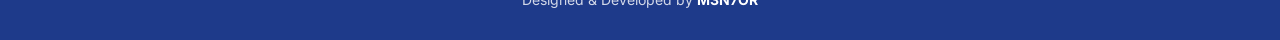
==== commit 61719a02: "Enable Vercel Web Analytics in your project Implemented Vercel Web Analytics integration for the ADM" ====
--- a/index.html
+++ b/index.html
@@ -17,6 +17,11 @@
     <link rel="stylesheet" href="assets/css/clients.css">
     <link rel="stylesheet" href="https://unpkg.com/leaflet@1.9.4/dist/leaflet.css" />
     <link rel="icon" type="image/png" href="assets/imgs/admallc.png" />
+    <!-- Vercel Web Analytics -->
+    <script>
+        window.va = window.va || function () { (window.vaq = window.vaq || []).push(arguments); };
+    </script>
+    <script defer src="/_vercel/insights/script.js"></script>
 </head>
 
 <body>
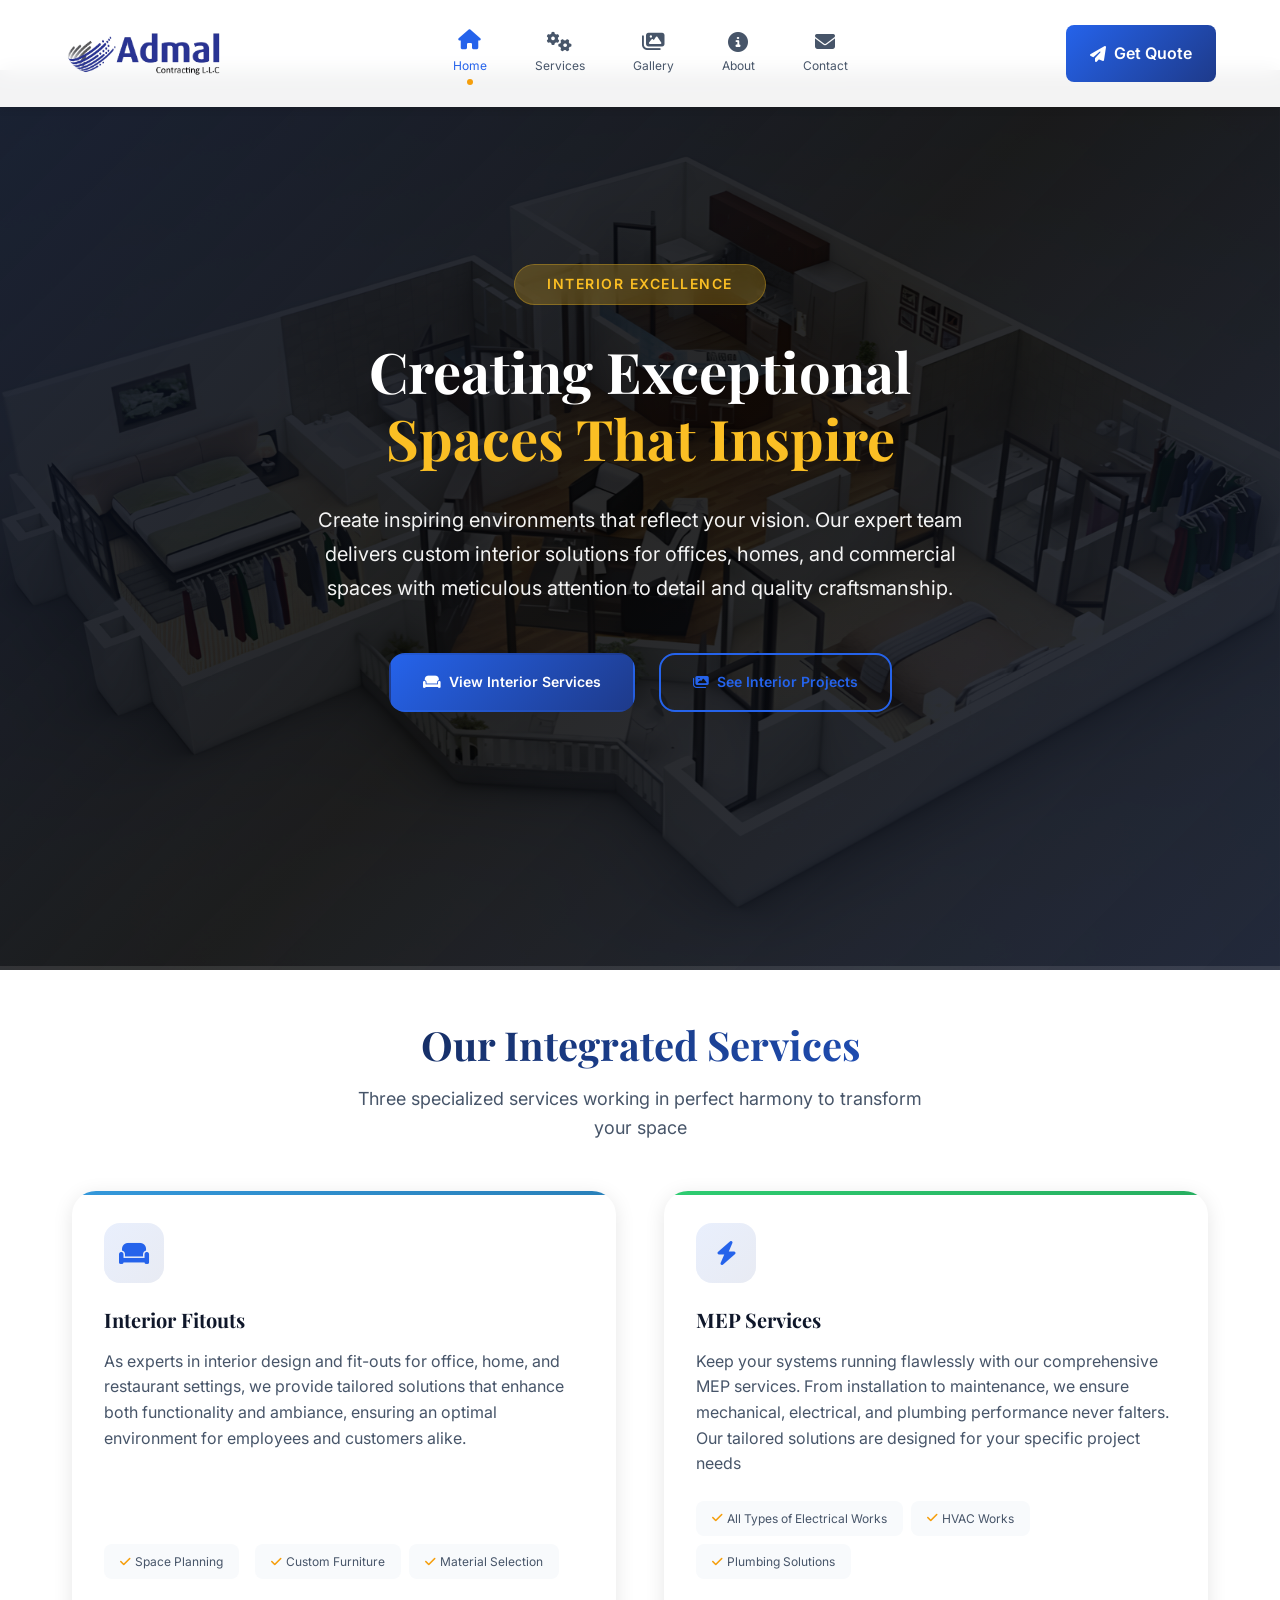
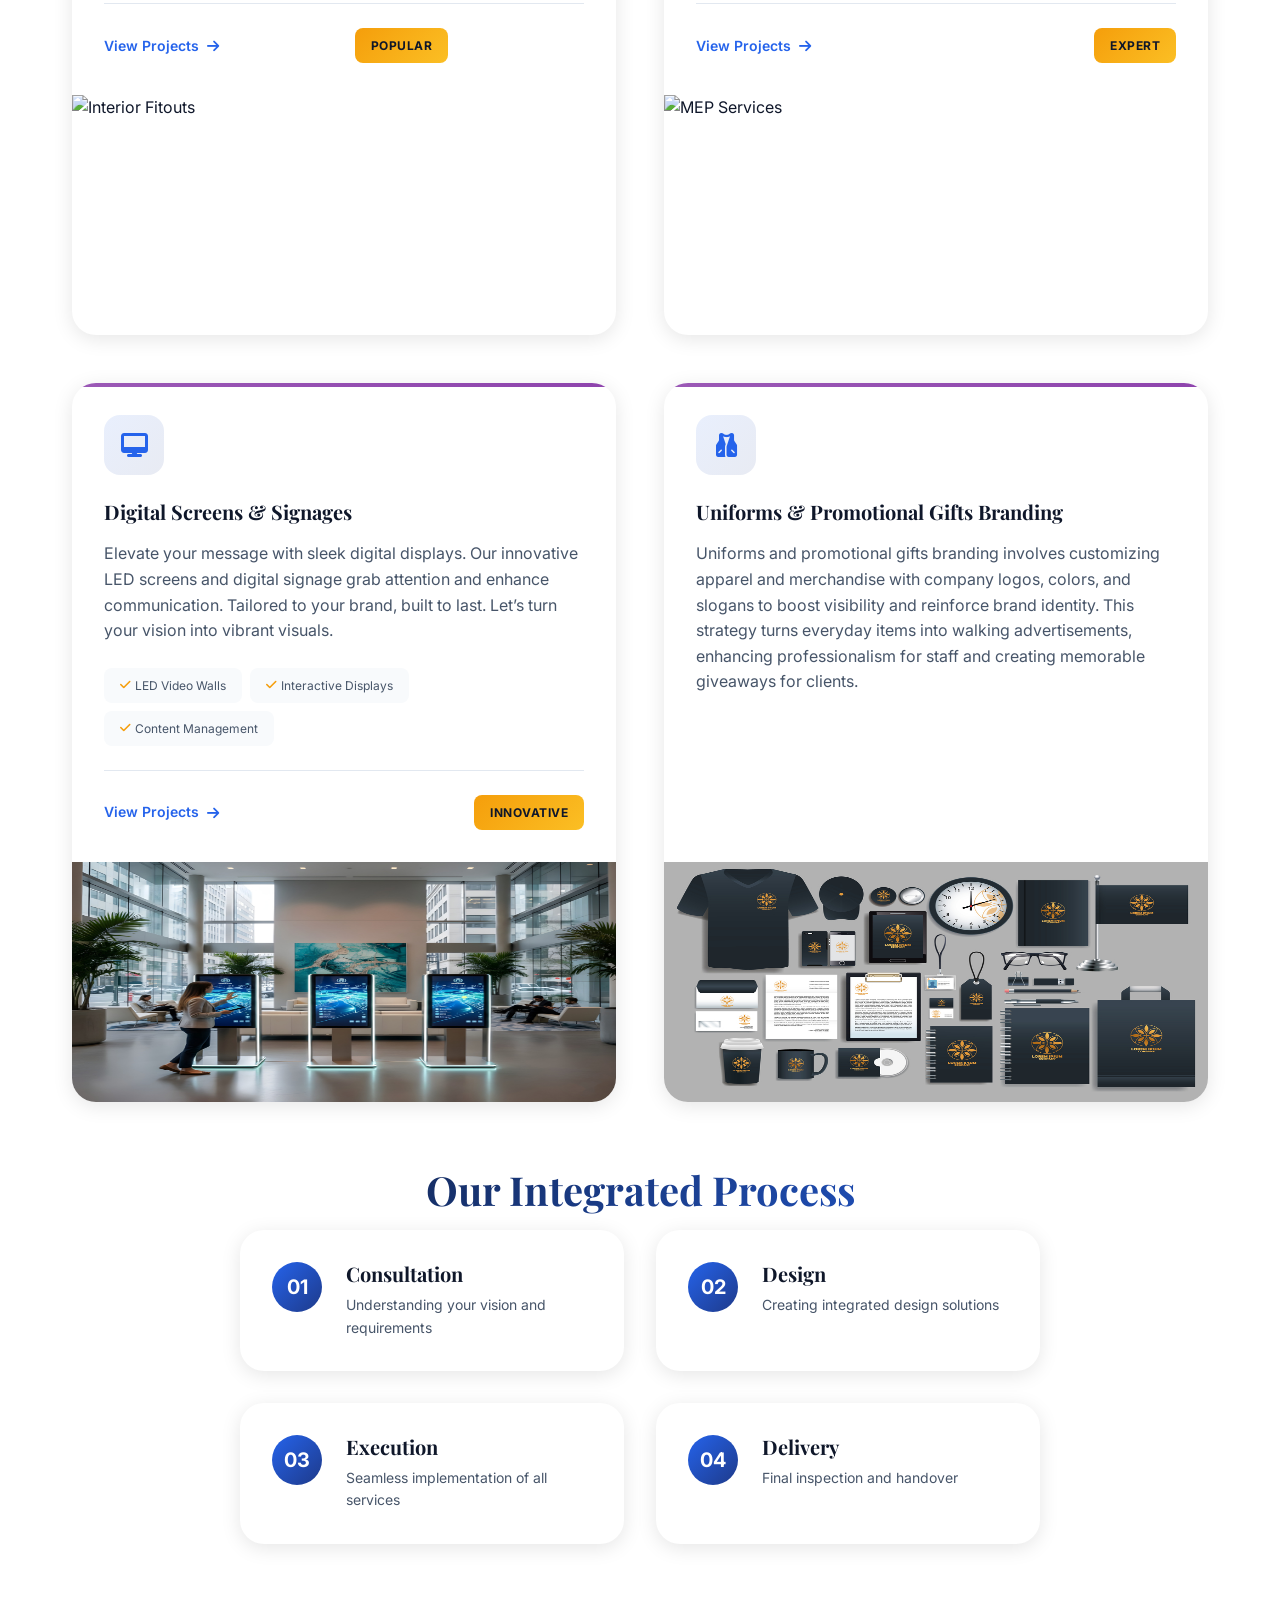
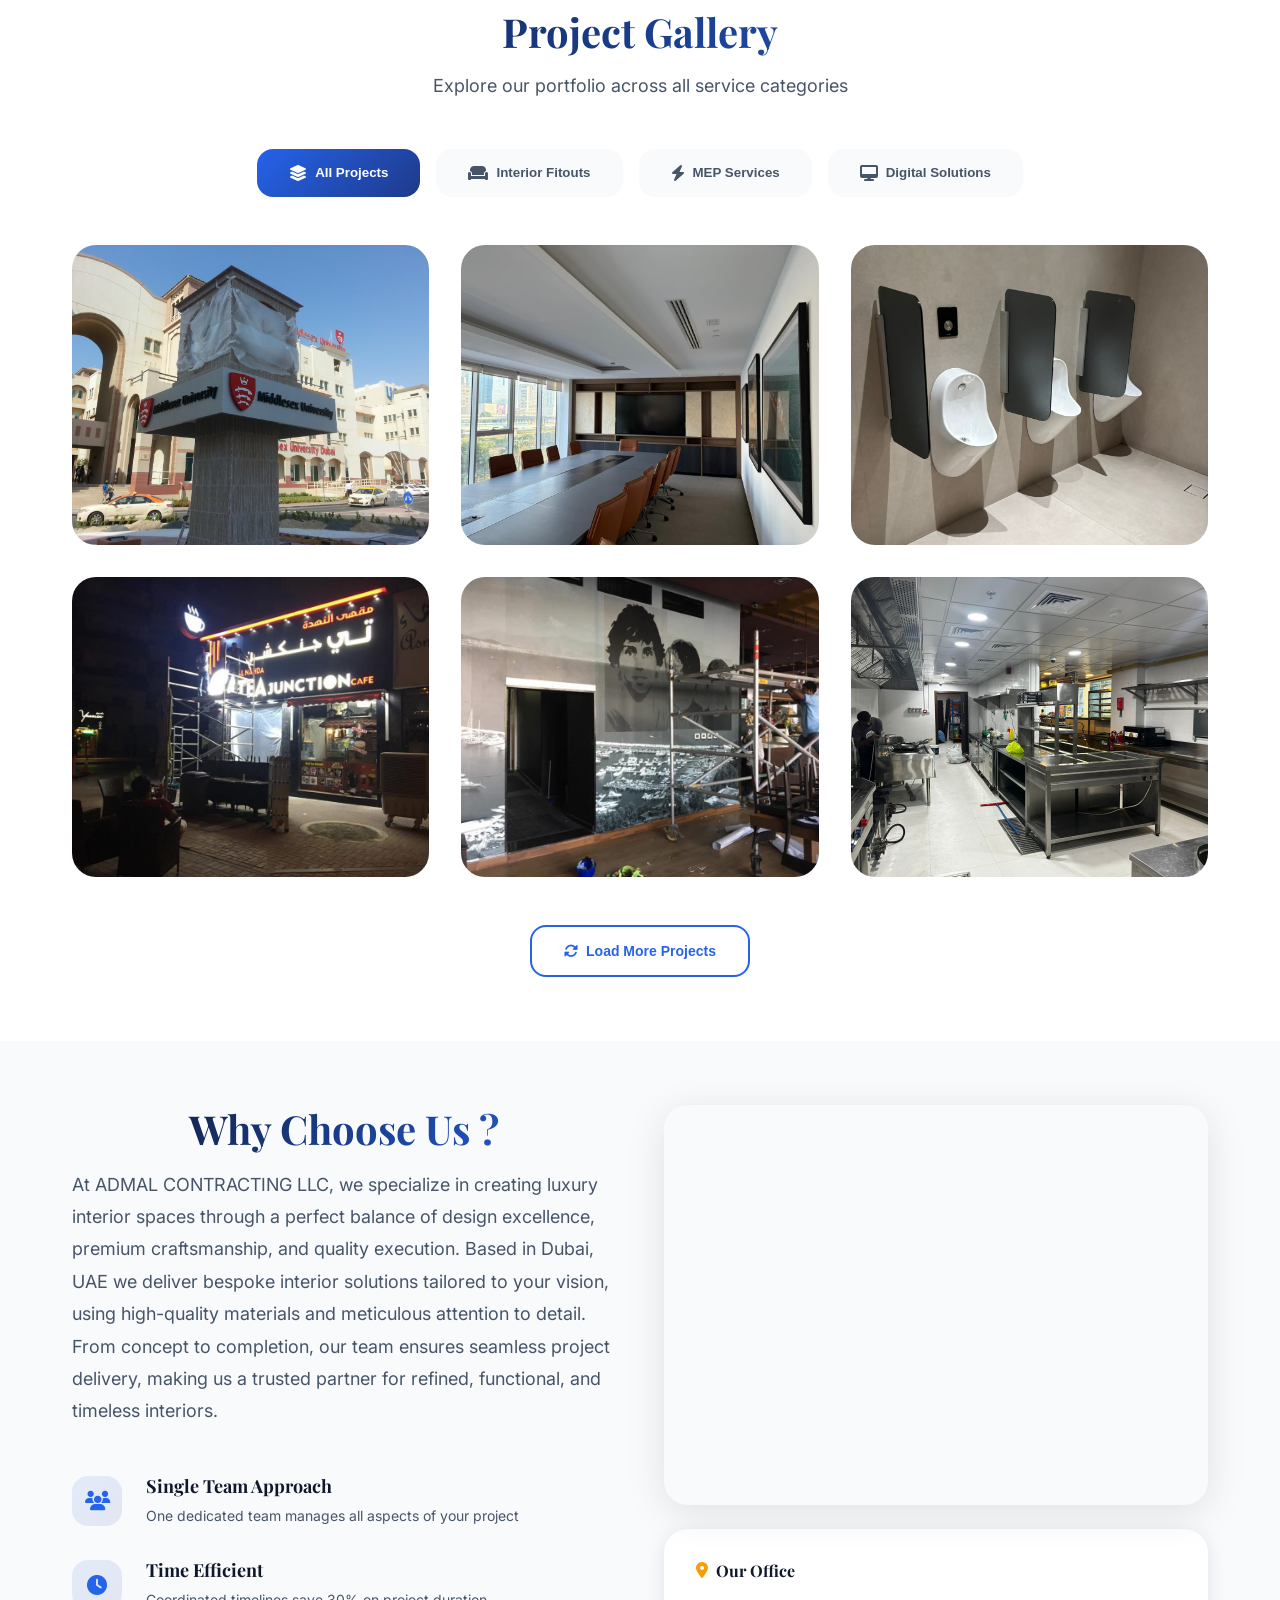
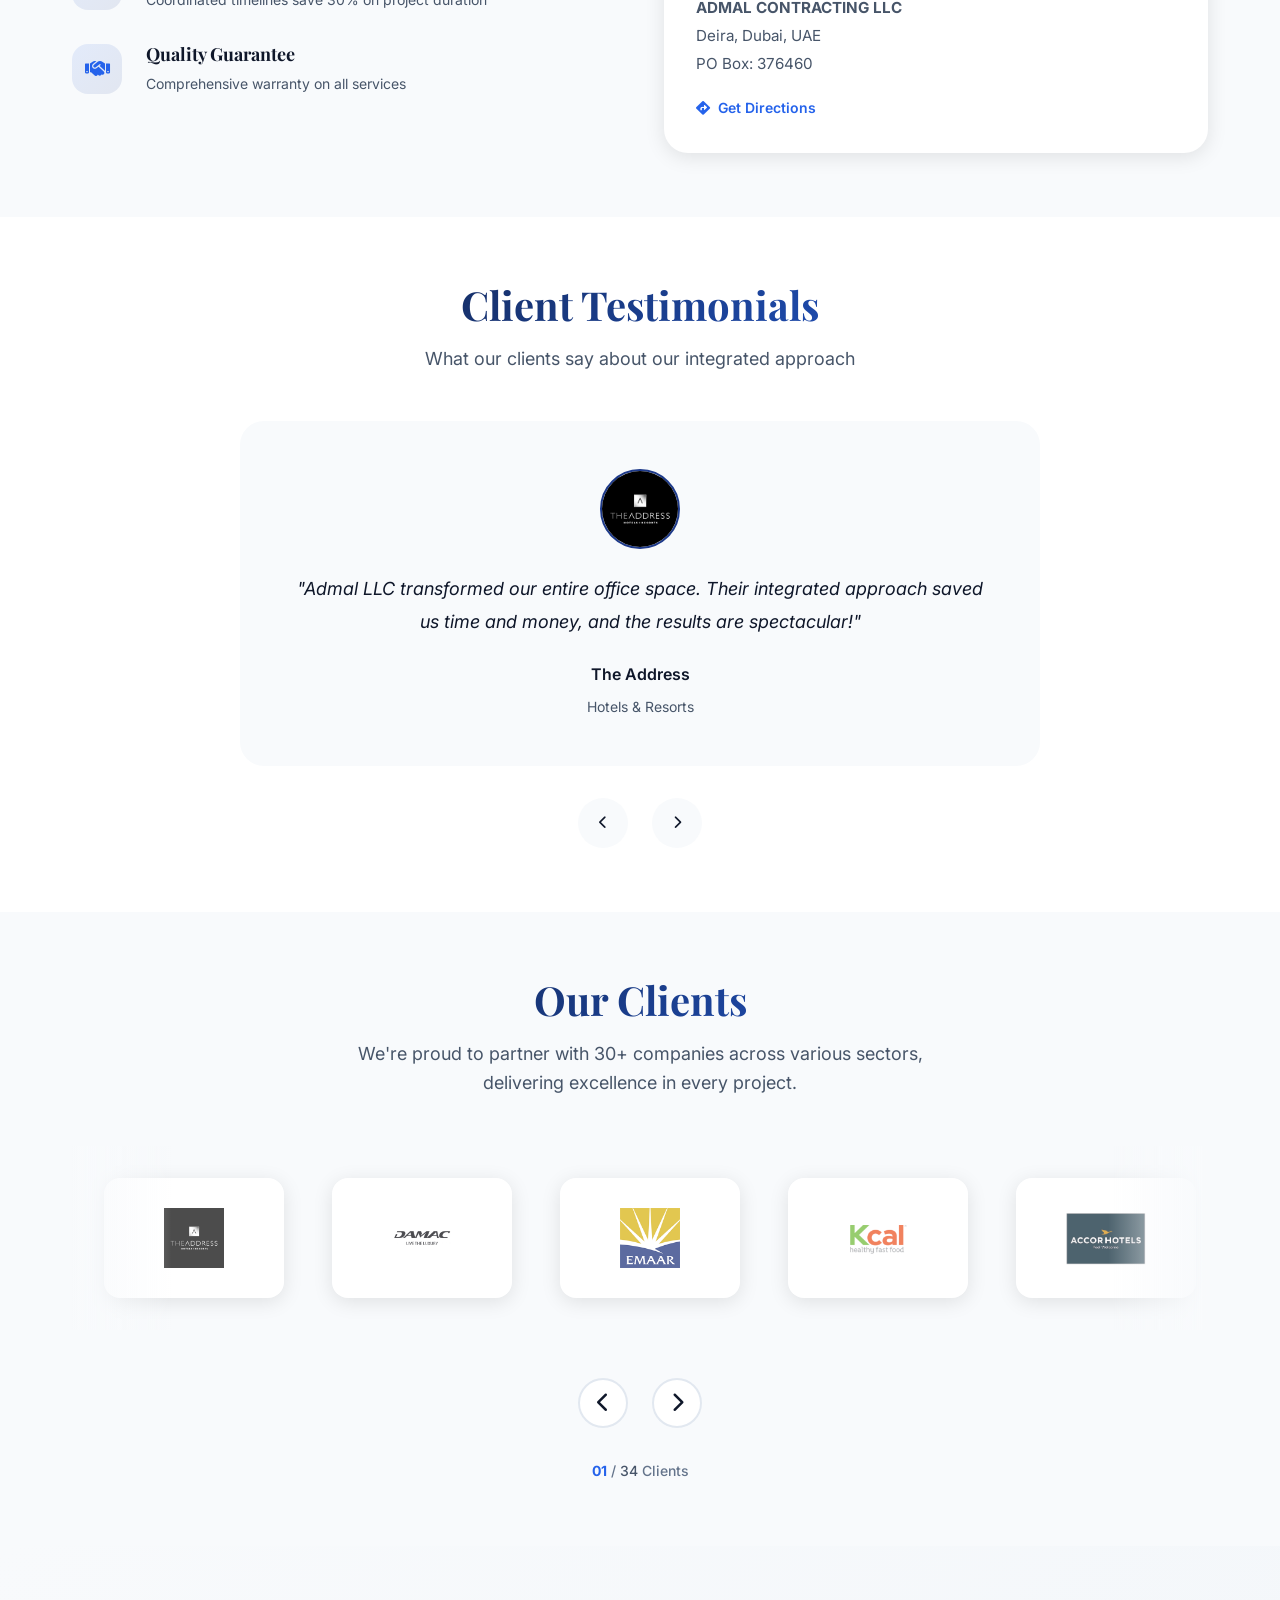
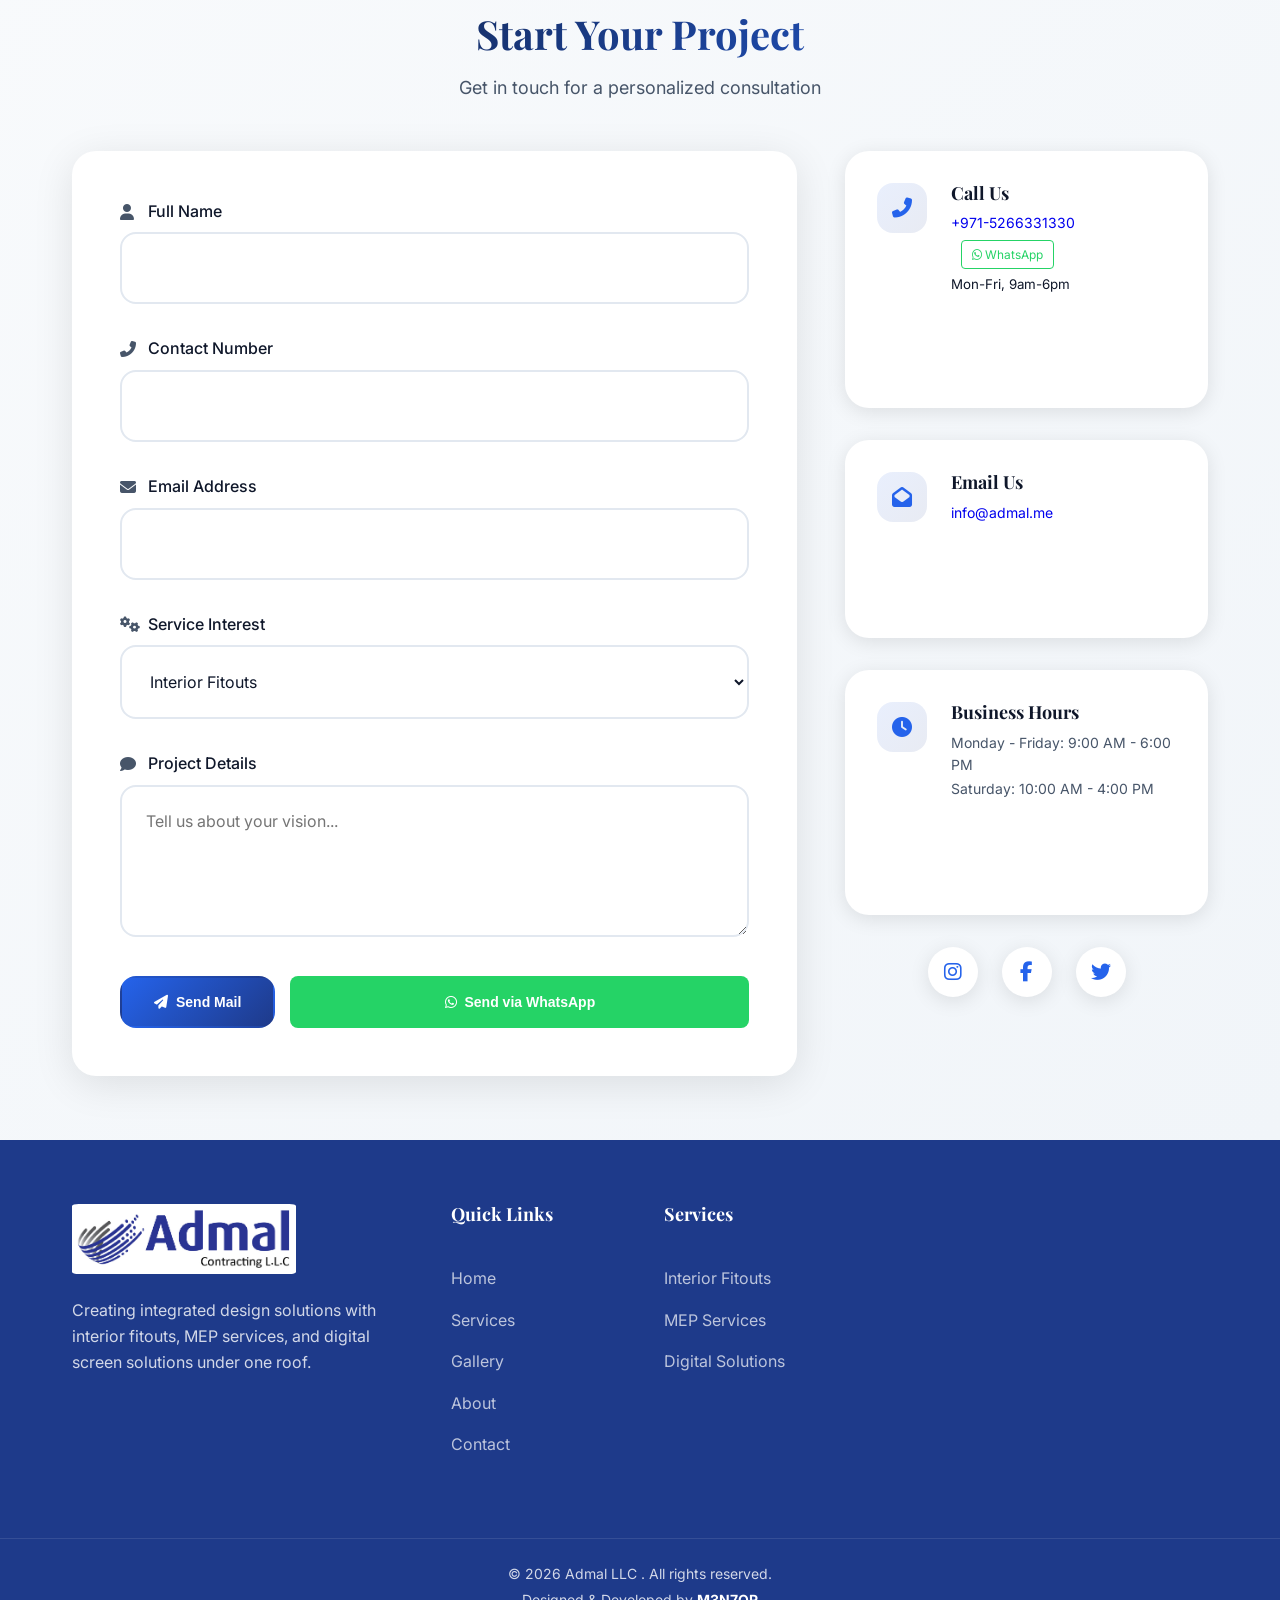
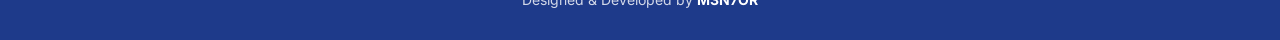
==== commit 4710aa42: "gallery updated" ====
--- a/index.html
+++ b/index.html
@@ -17,11 +17,6 @@
     <link rel="stylesheet" href="assets/css/clients.css">
     <link rel="stylesheet" href="https://unpkg.com/leaflet@1.9.4/dist/leaflet.css" />
     <link rel="icon" type="image/png" href="assets/imgs/admallc.png" />
-    <!-- Vercel Web Analytics -->
-    <script>
-        window.va = window.va || function () { (window.vaq = window.vaq || []).push(arguments); };
-    </script>
-    <script defer src="/_vercel/insights/script.js"></script>
 </head>
 
 <body>
@@ -85,7 +80,7 @@
                 <i class="fas fa-cogs"></i>
                 <span>Services</span>
             </a>
-            <a href="#gallery" class="mobile-nav-link">
+            <a href="gallery.html" class="mobile-nav-link">
                 <i class="fas fa-images"></i>
                 <span>Gallery</span>
             </a>
@@ -173,7 +168,7 @@
             <!-- Slide 3 - Digital Solutions -->
             <div class="slide" data-slide="3">
                 <div class="slide-overlay"></div>
-                <img src="https://images.unsplash.com/photo-1518709268805-4e9042af2176?ixlib=rb-4.0.3&auto=format&fit=crop&w=1920&q=80"
+                <img src="assets/imgs/img2.jpeg"
                     alt="Digital Technology" class="slide-image" loading="lazy">
                 <div class="slide-content">
                     <div class="slide-content-inner">
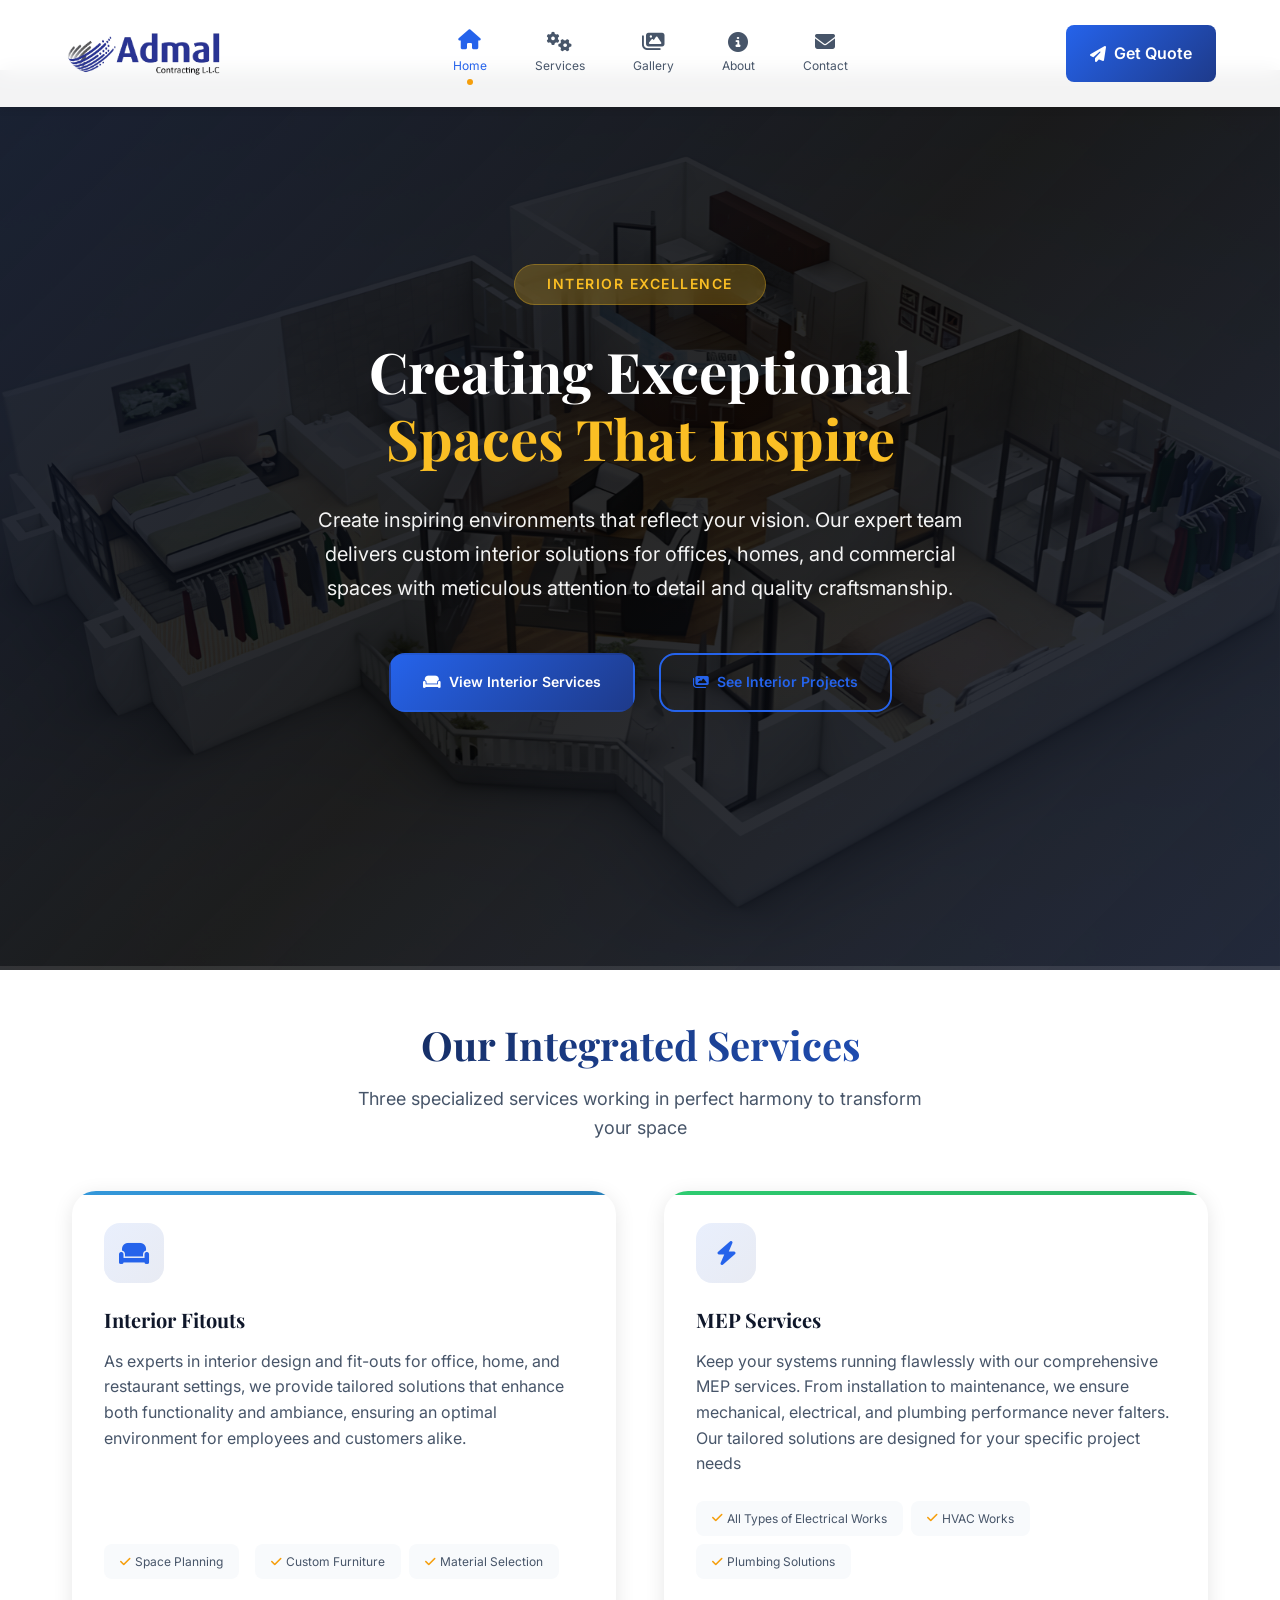
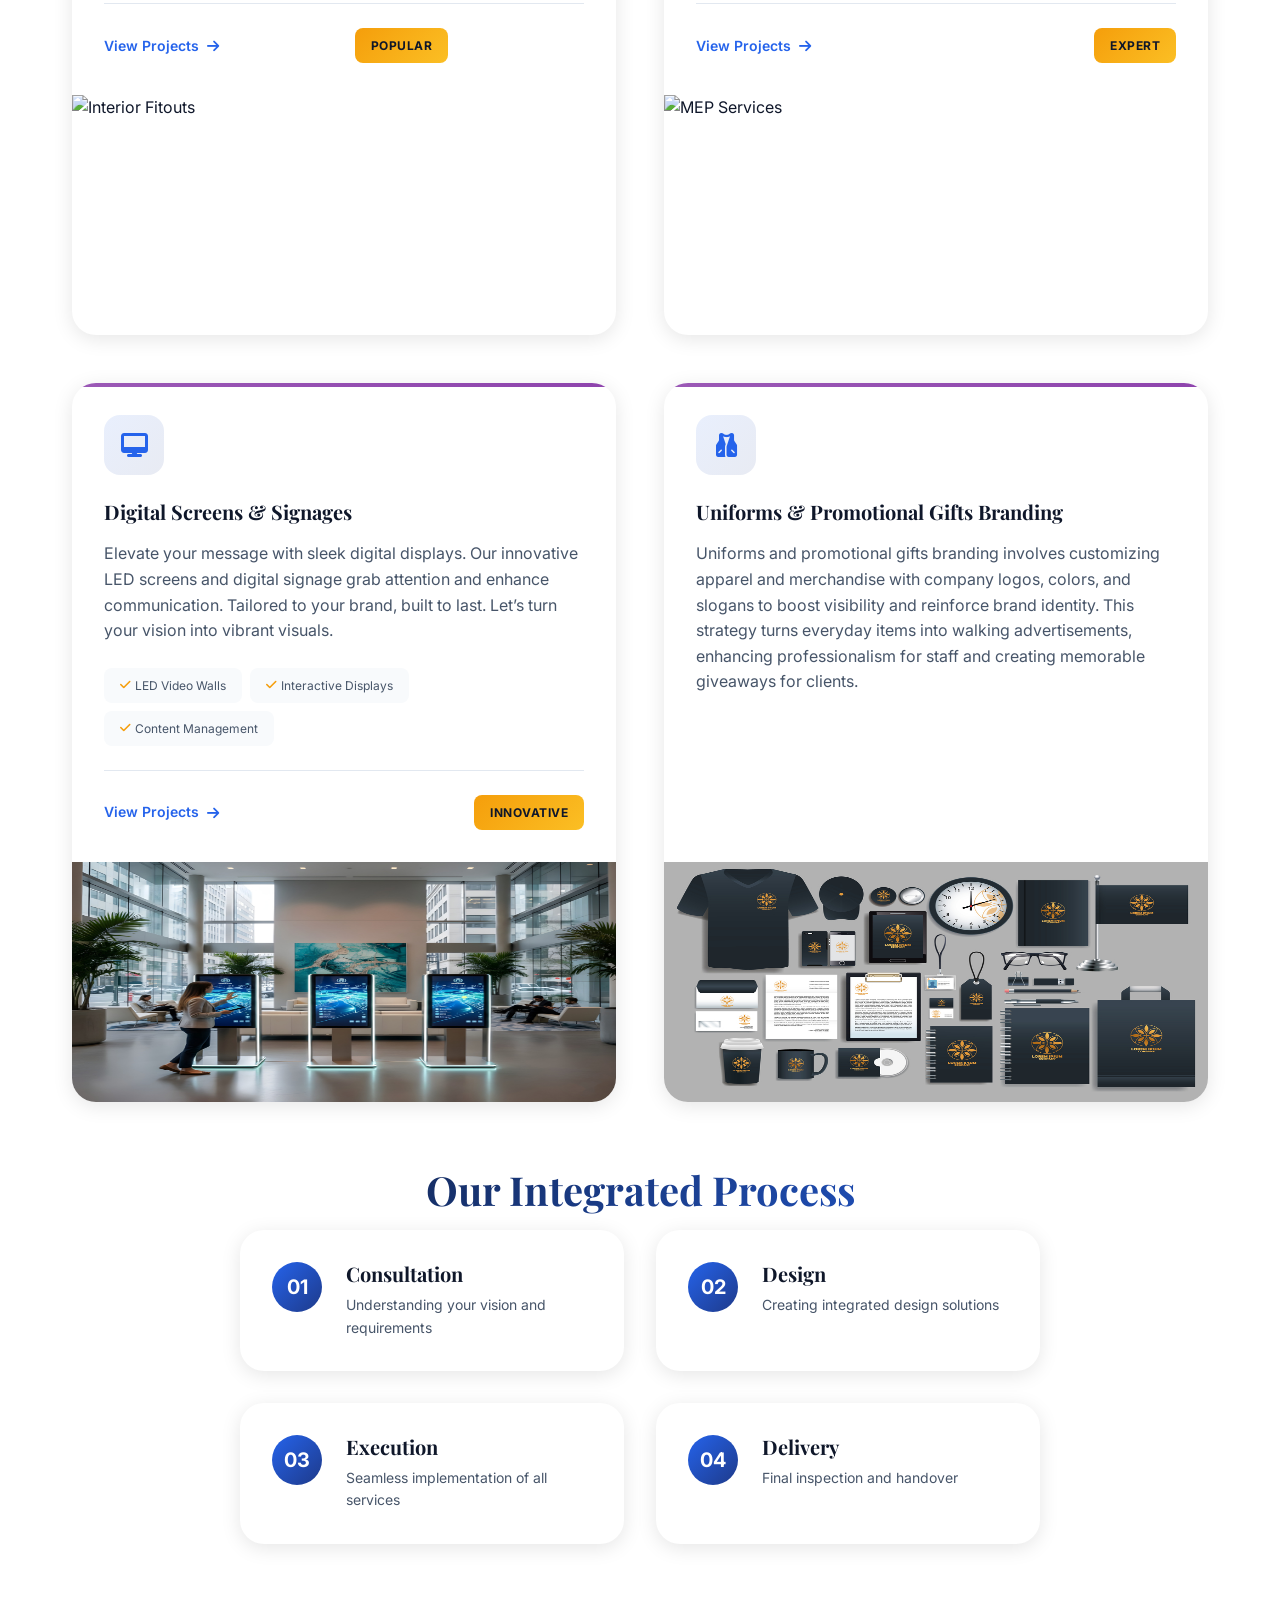
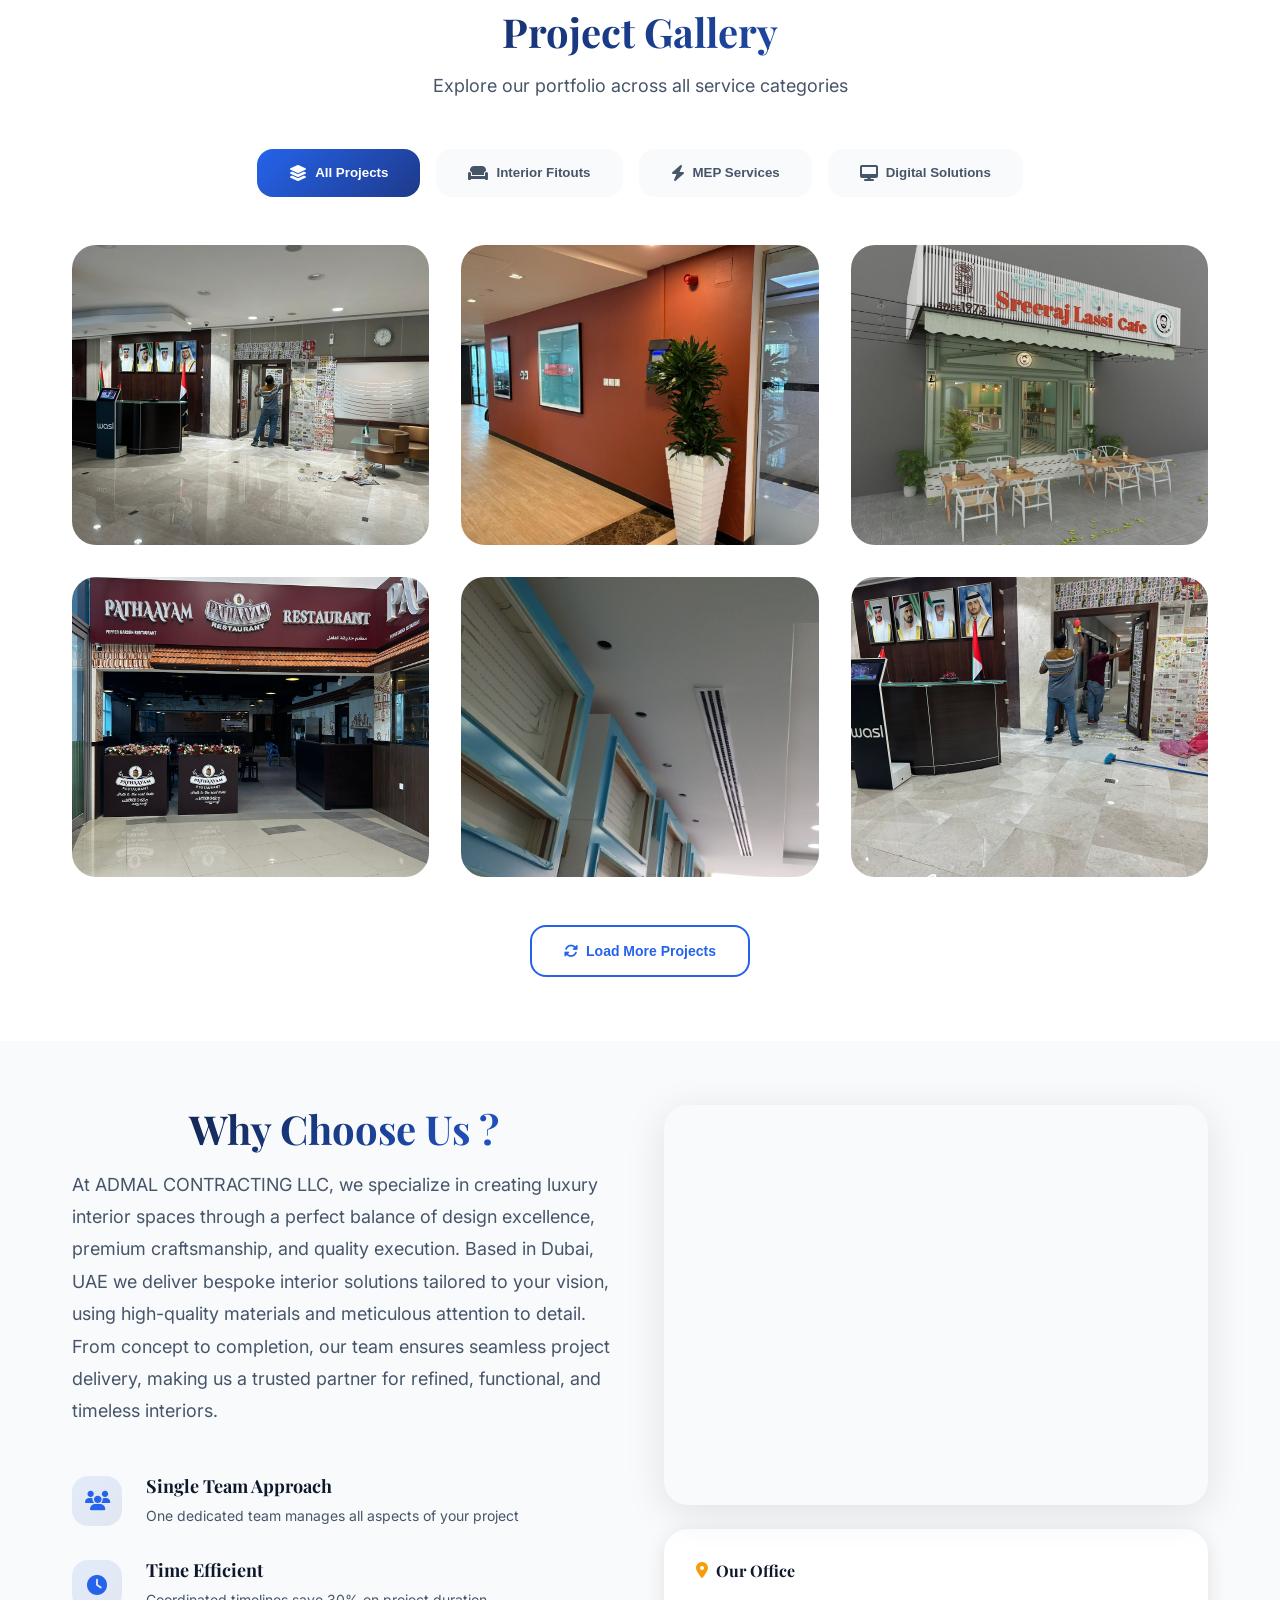
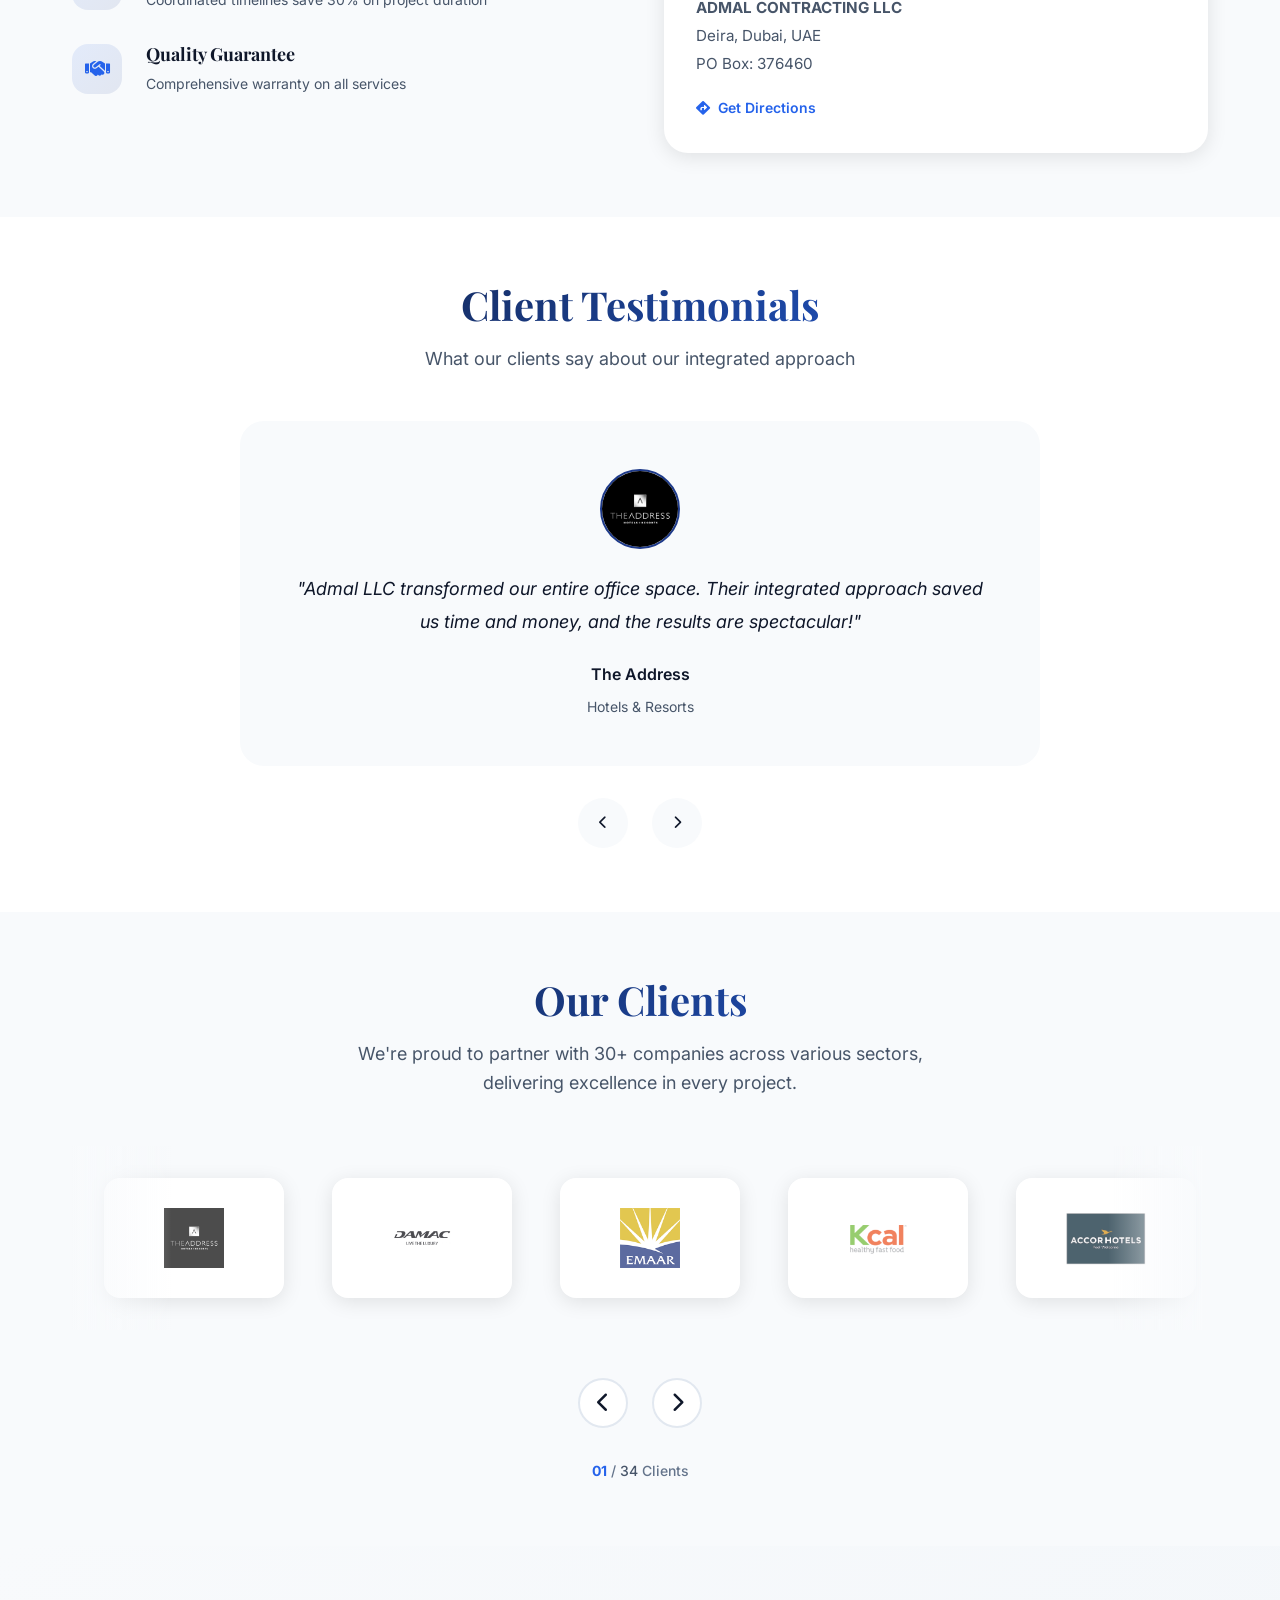
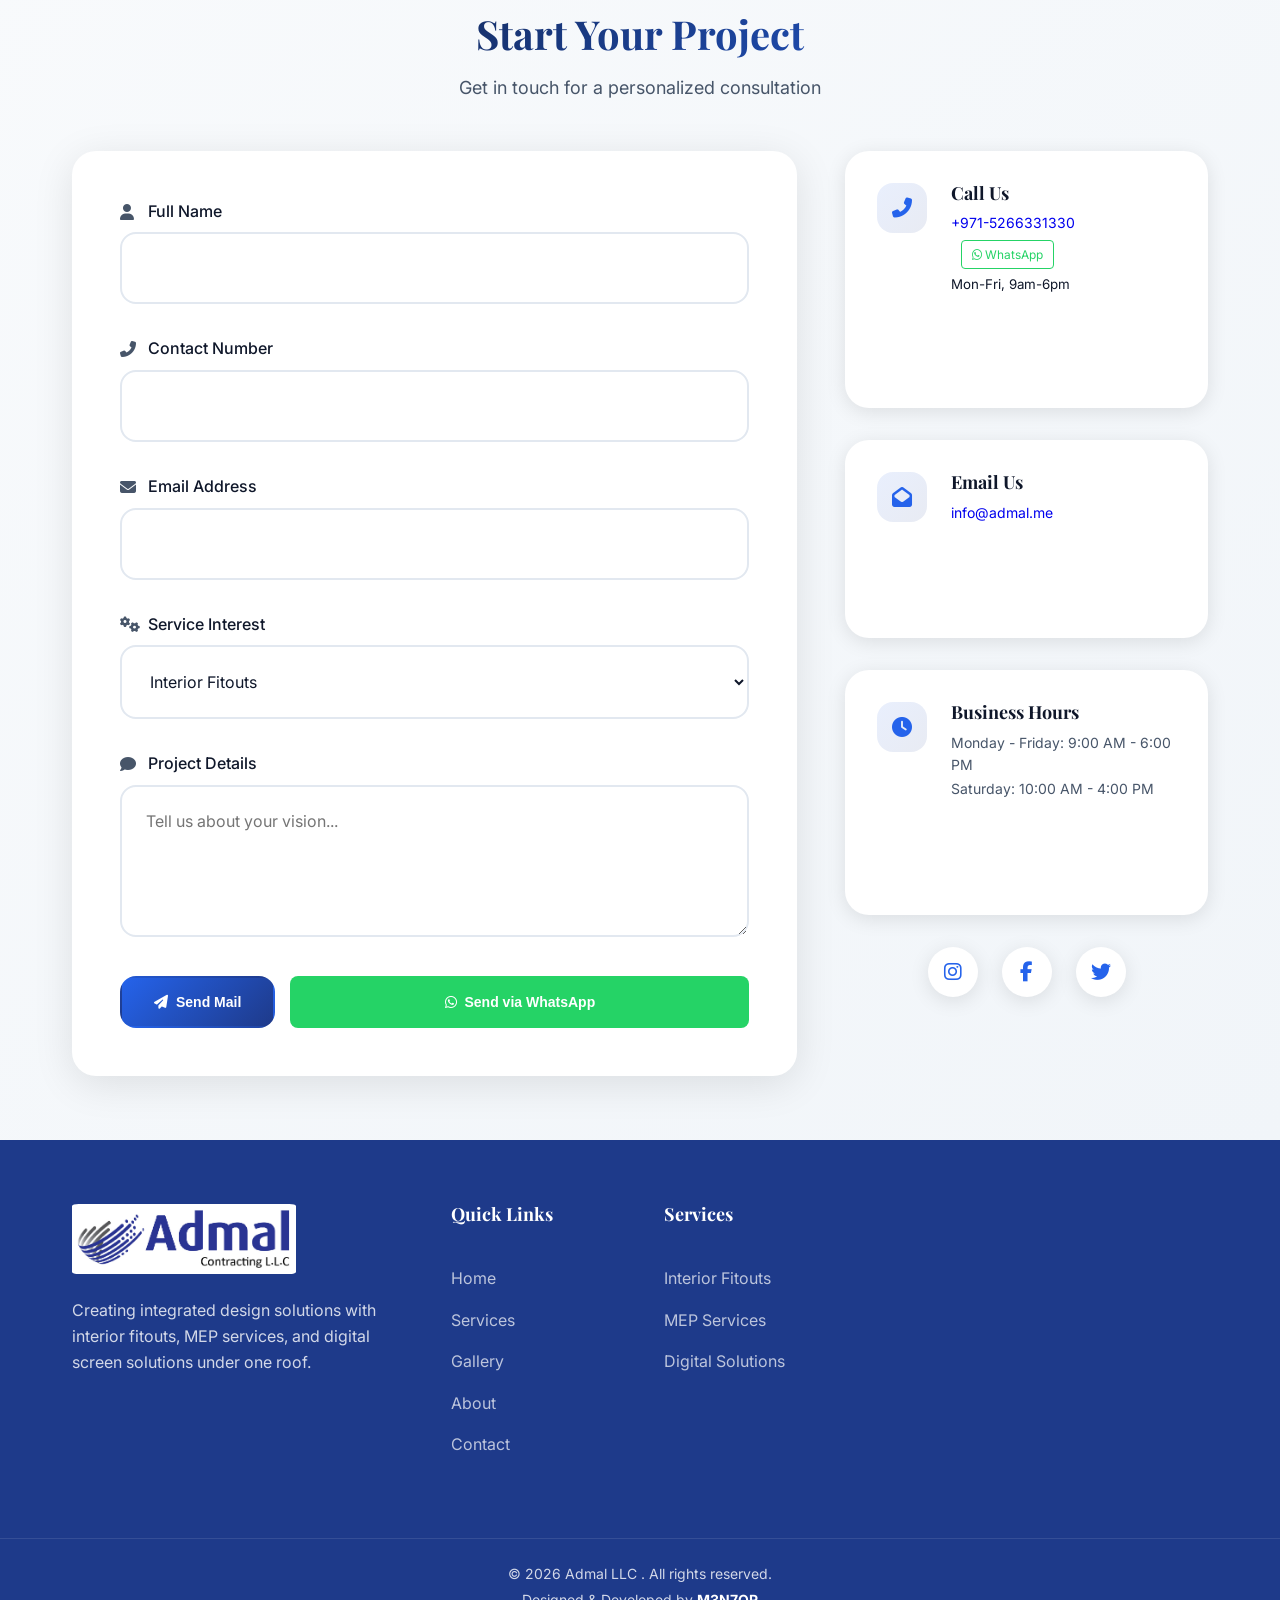
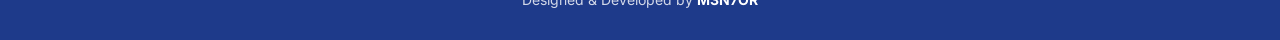
==== commit 3221170a: "Merge branch 'main' of https://github.com/WebxTechnologies/AdmalLLC" ====
--- a/index.html
+++ b/index.html
@@ -17,6 +17,11 @@
     <link rel="stylesheet" href="assets/css/clients.css">
     <link rel="stylesheet" href="https://unpkg.com/leaflet@1.9.4/dist/leaflet.css" />
     <link rel="icon" type="image/png" href="assets/imgs/admallc.png" />
+    <!-- Vercel Web Analytics -->
+    <script>
+        window.va = window.va || function () { (window.vaq = window.vaq || []).push(arguments); };
+    </script>
+    <script defer src="/_vercel/insights/script.js"></script>
 </head>
 
 <body>
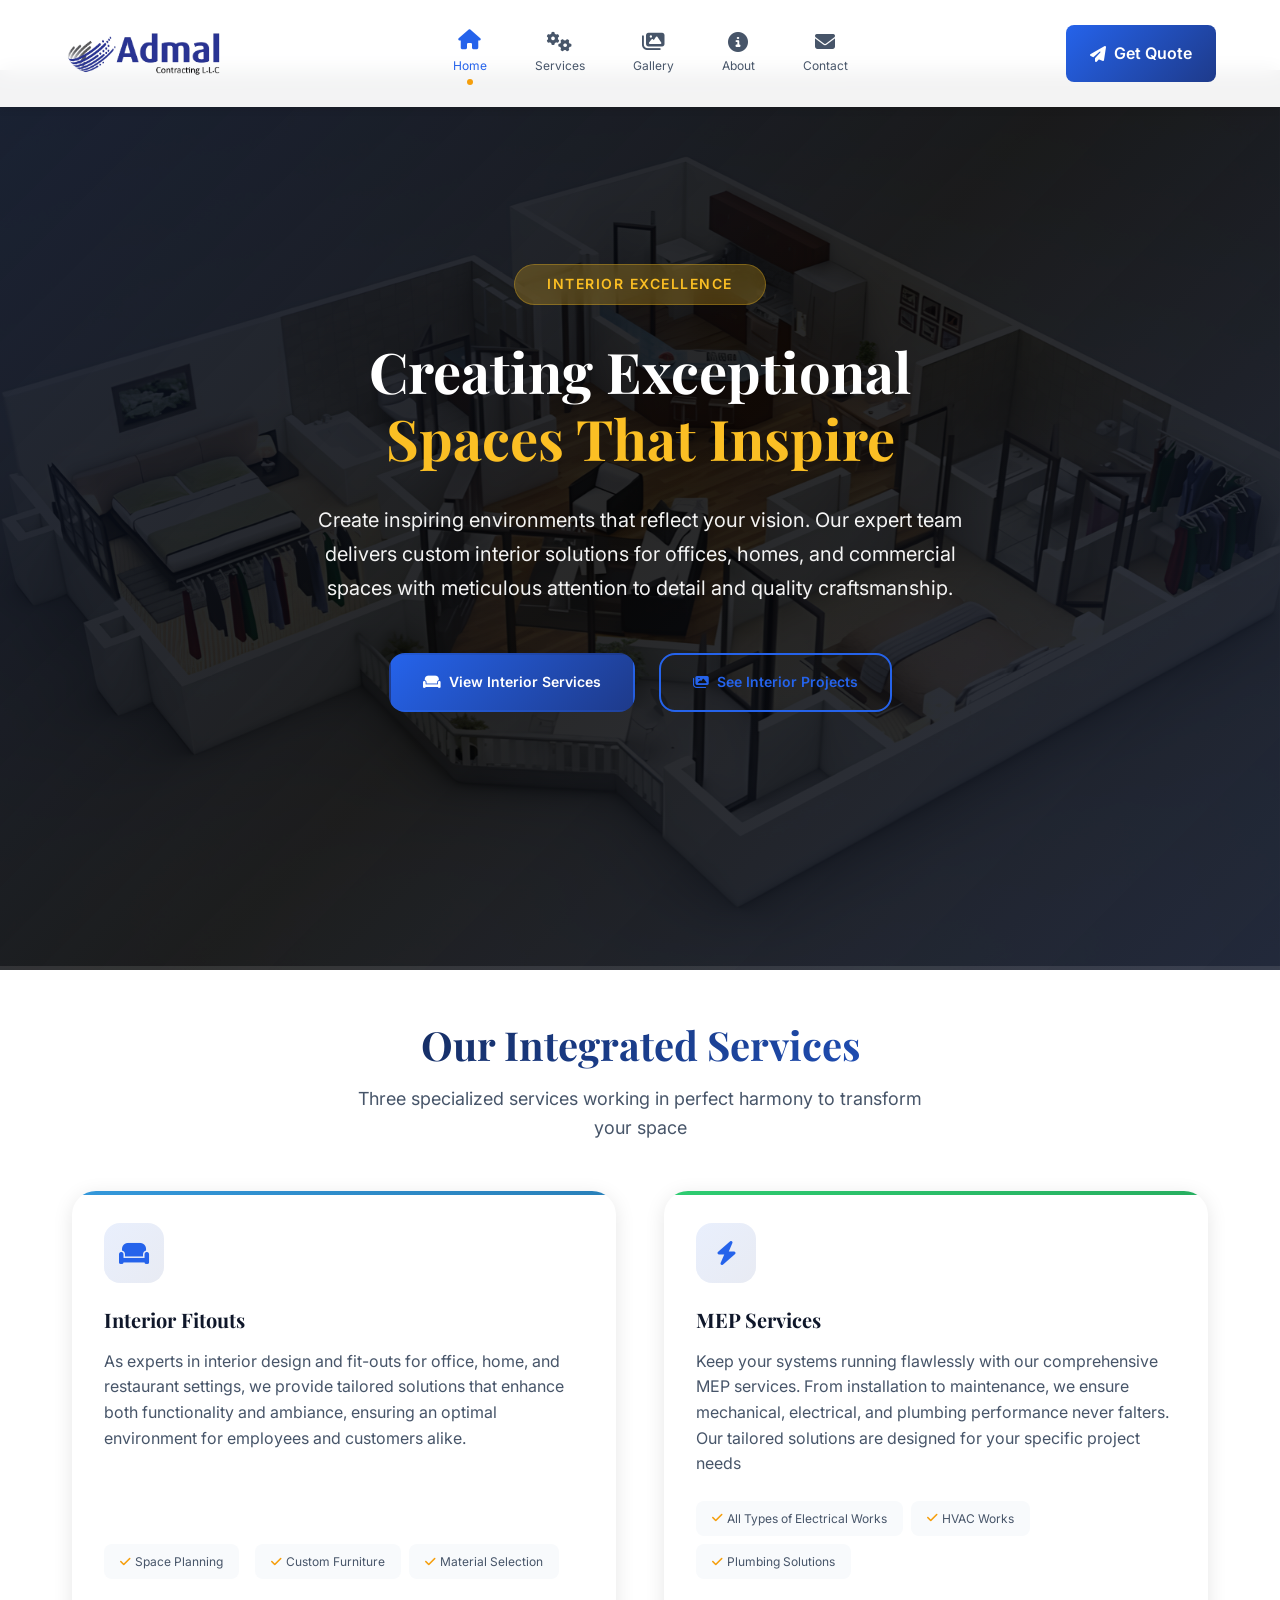
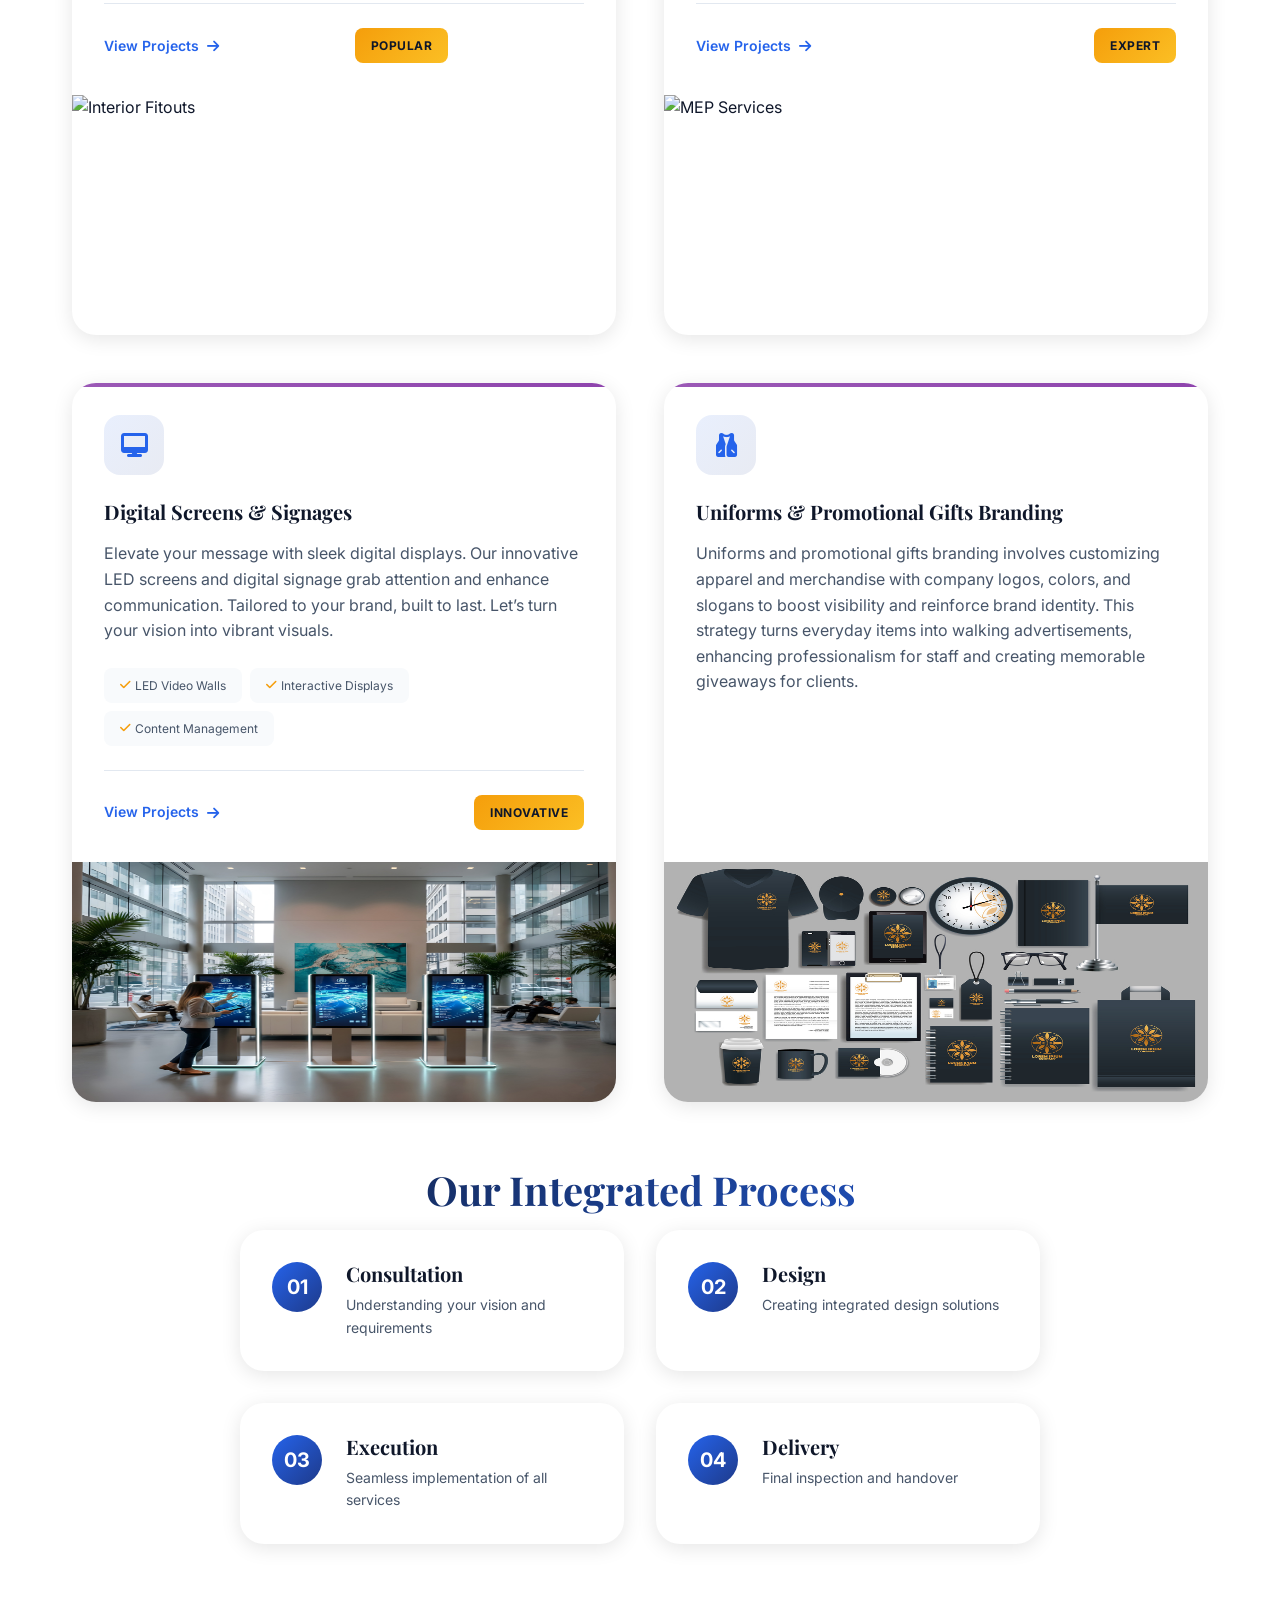
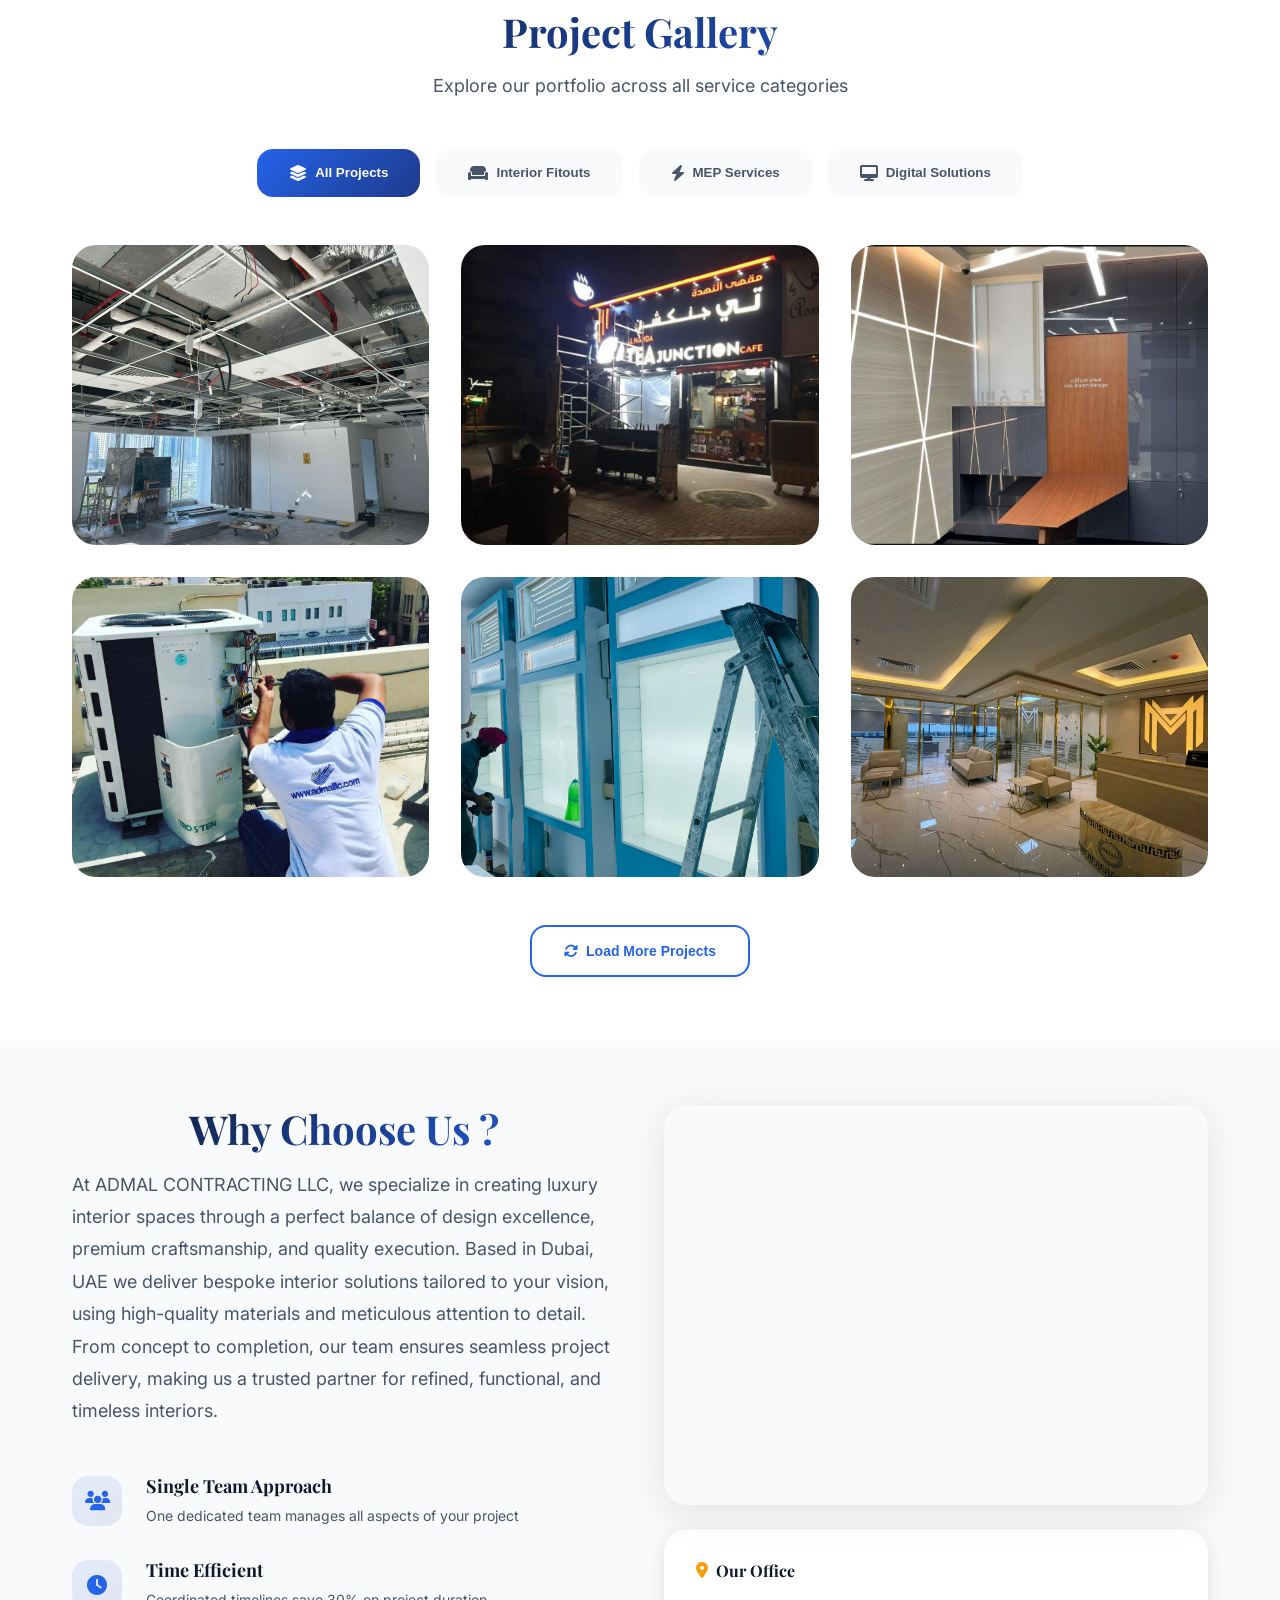
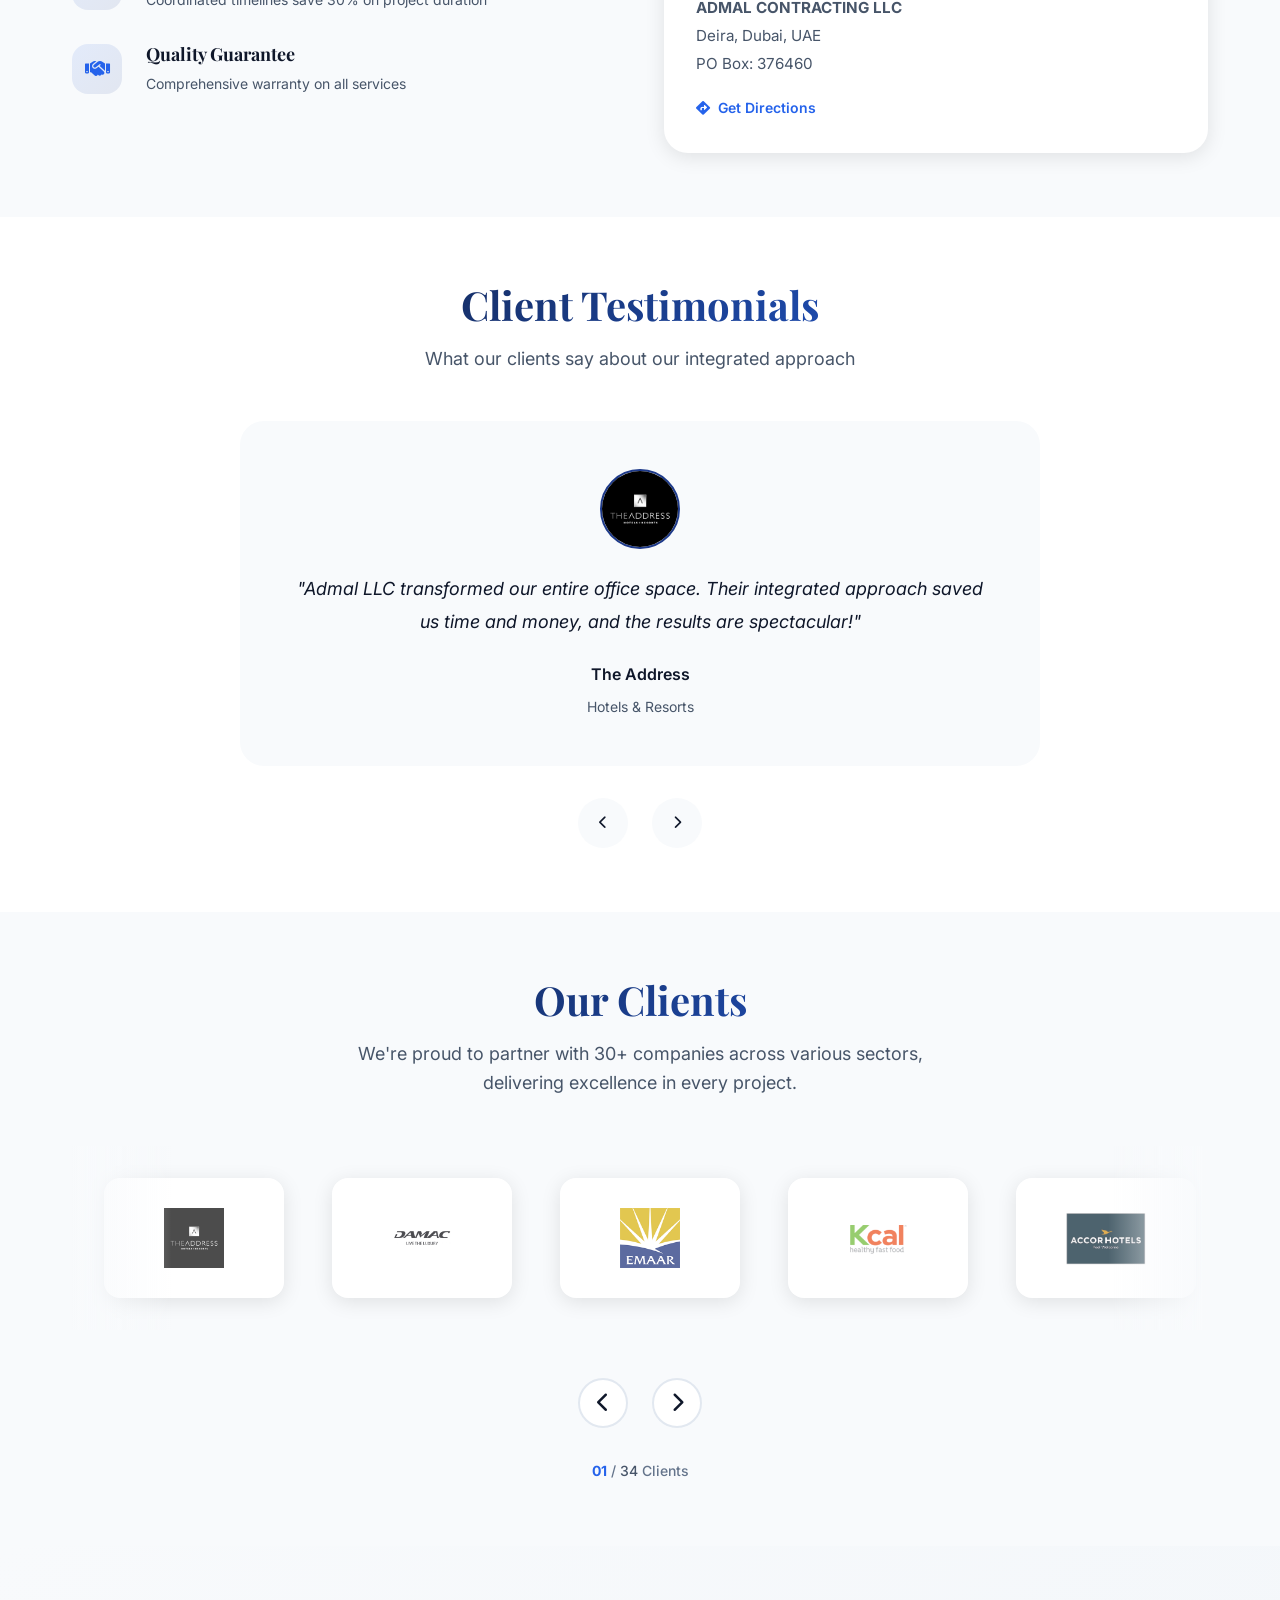
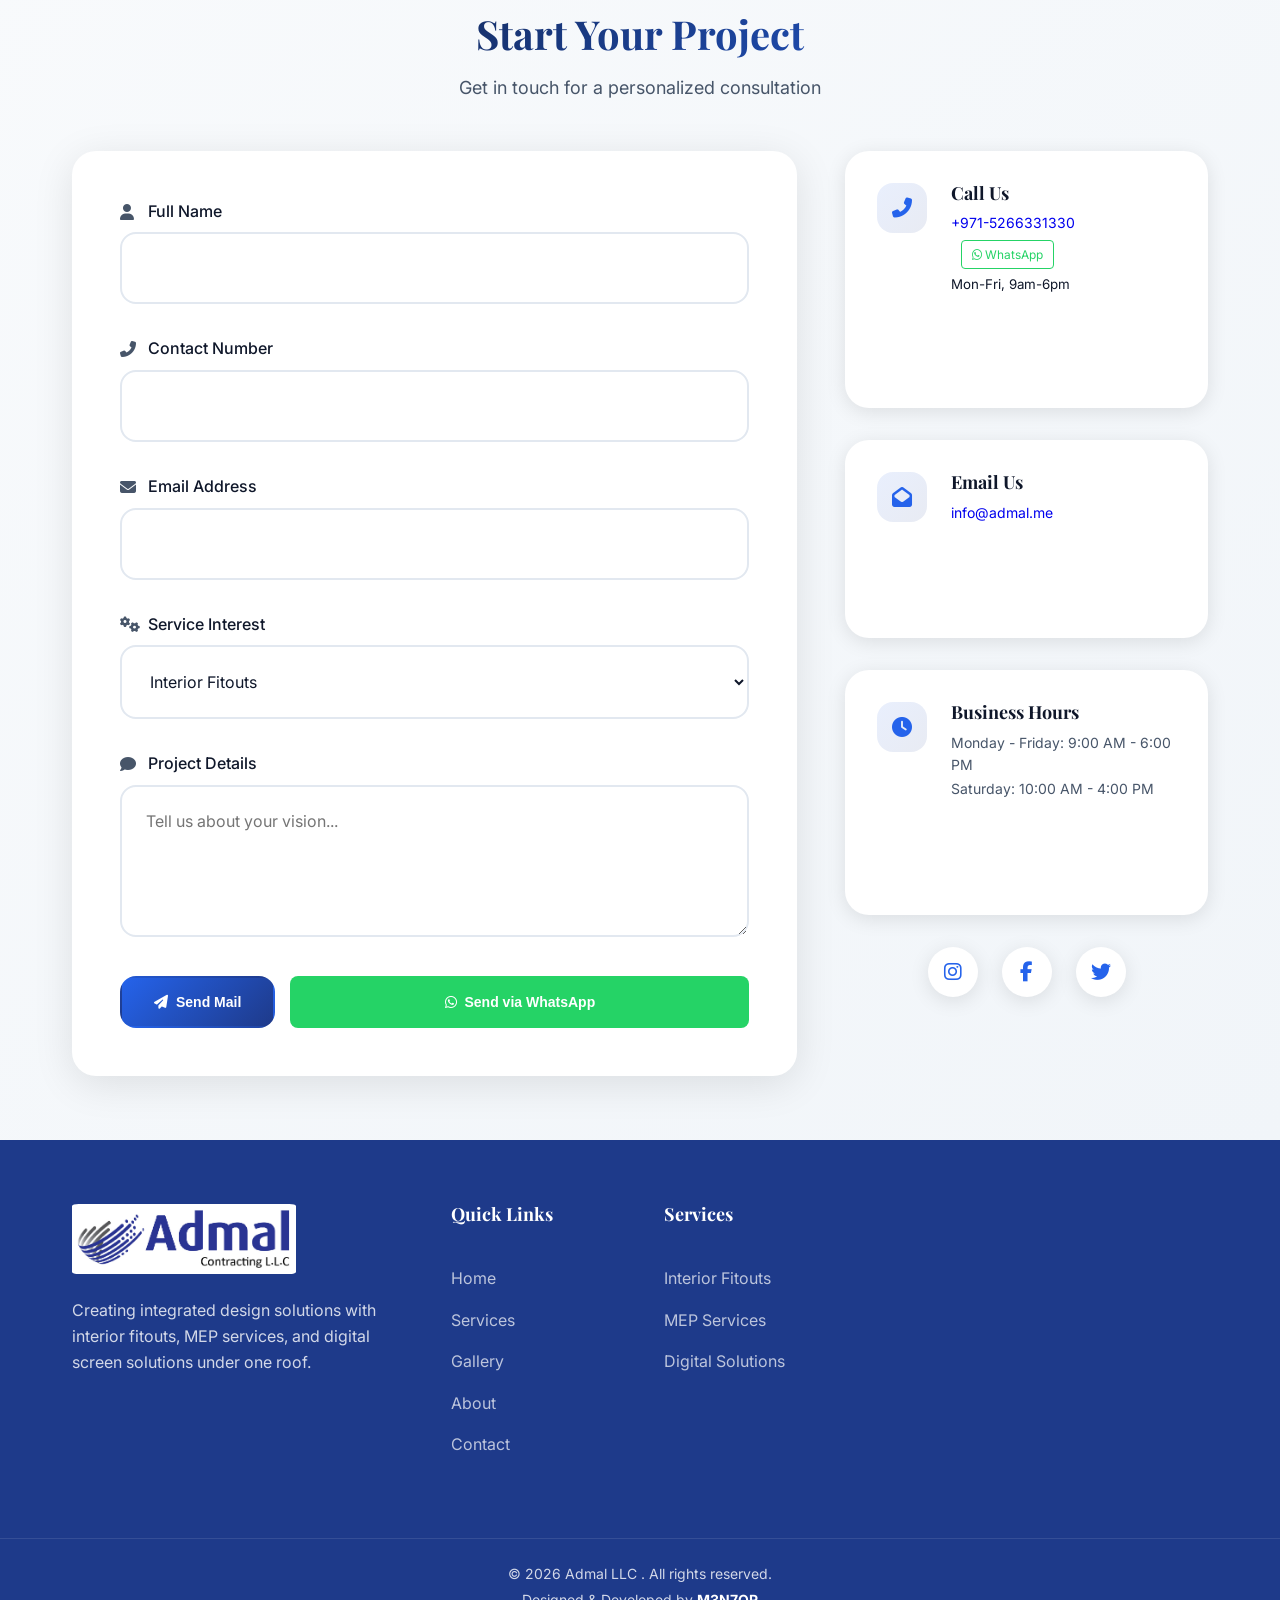
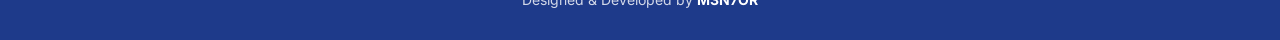
==== commit 12c5299b: "loader fix" ====
--- a/index.html
+++ b/index.html
@@ -49,7 +49,7 @@
                     <i class="fas fa-cogs"></i>
                     <span>Services</span>
                 </a>
-                <a href="#gallery" class="nav-link" data-scroll>
+                <a href="gallery.html" class="nav-link" data-scroll>
                     <i class="fas fa-images"></i>
                     <span>Gallery</span>
                 </a>
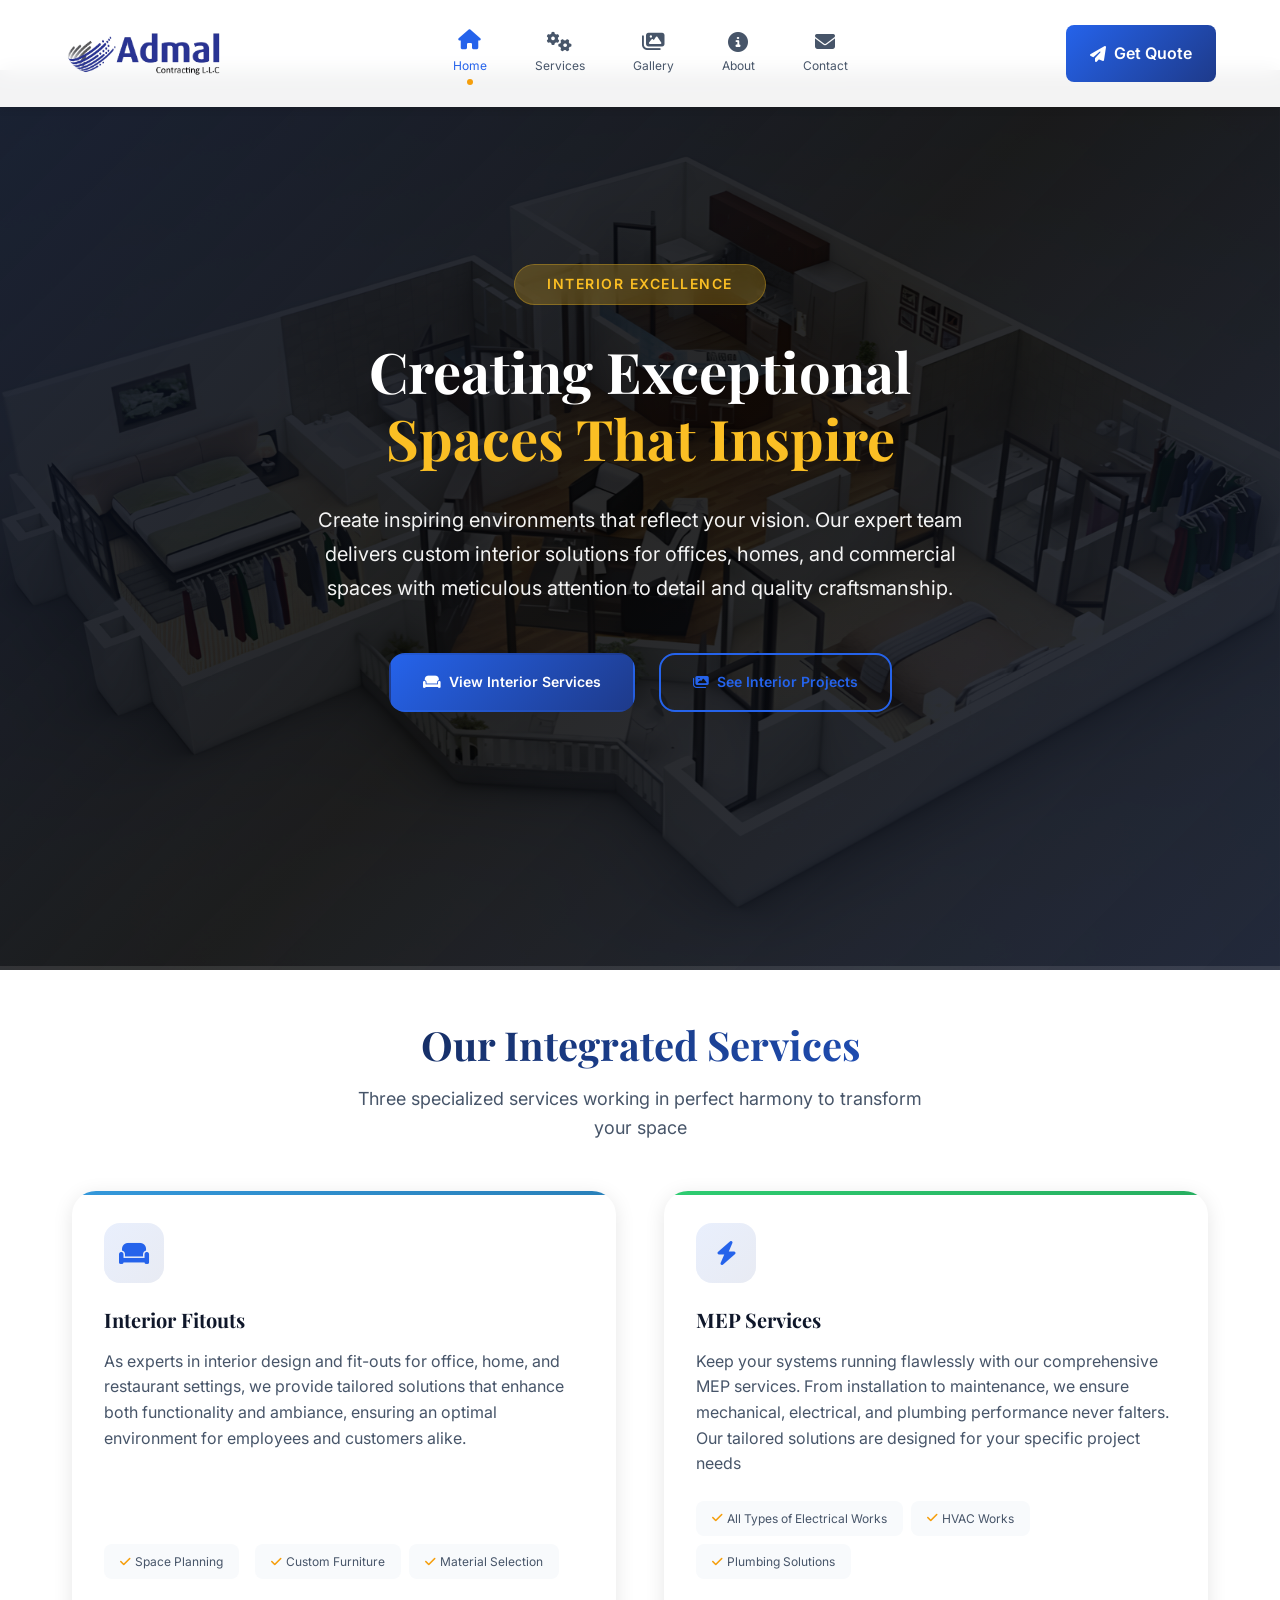
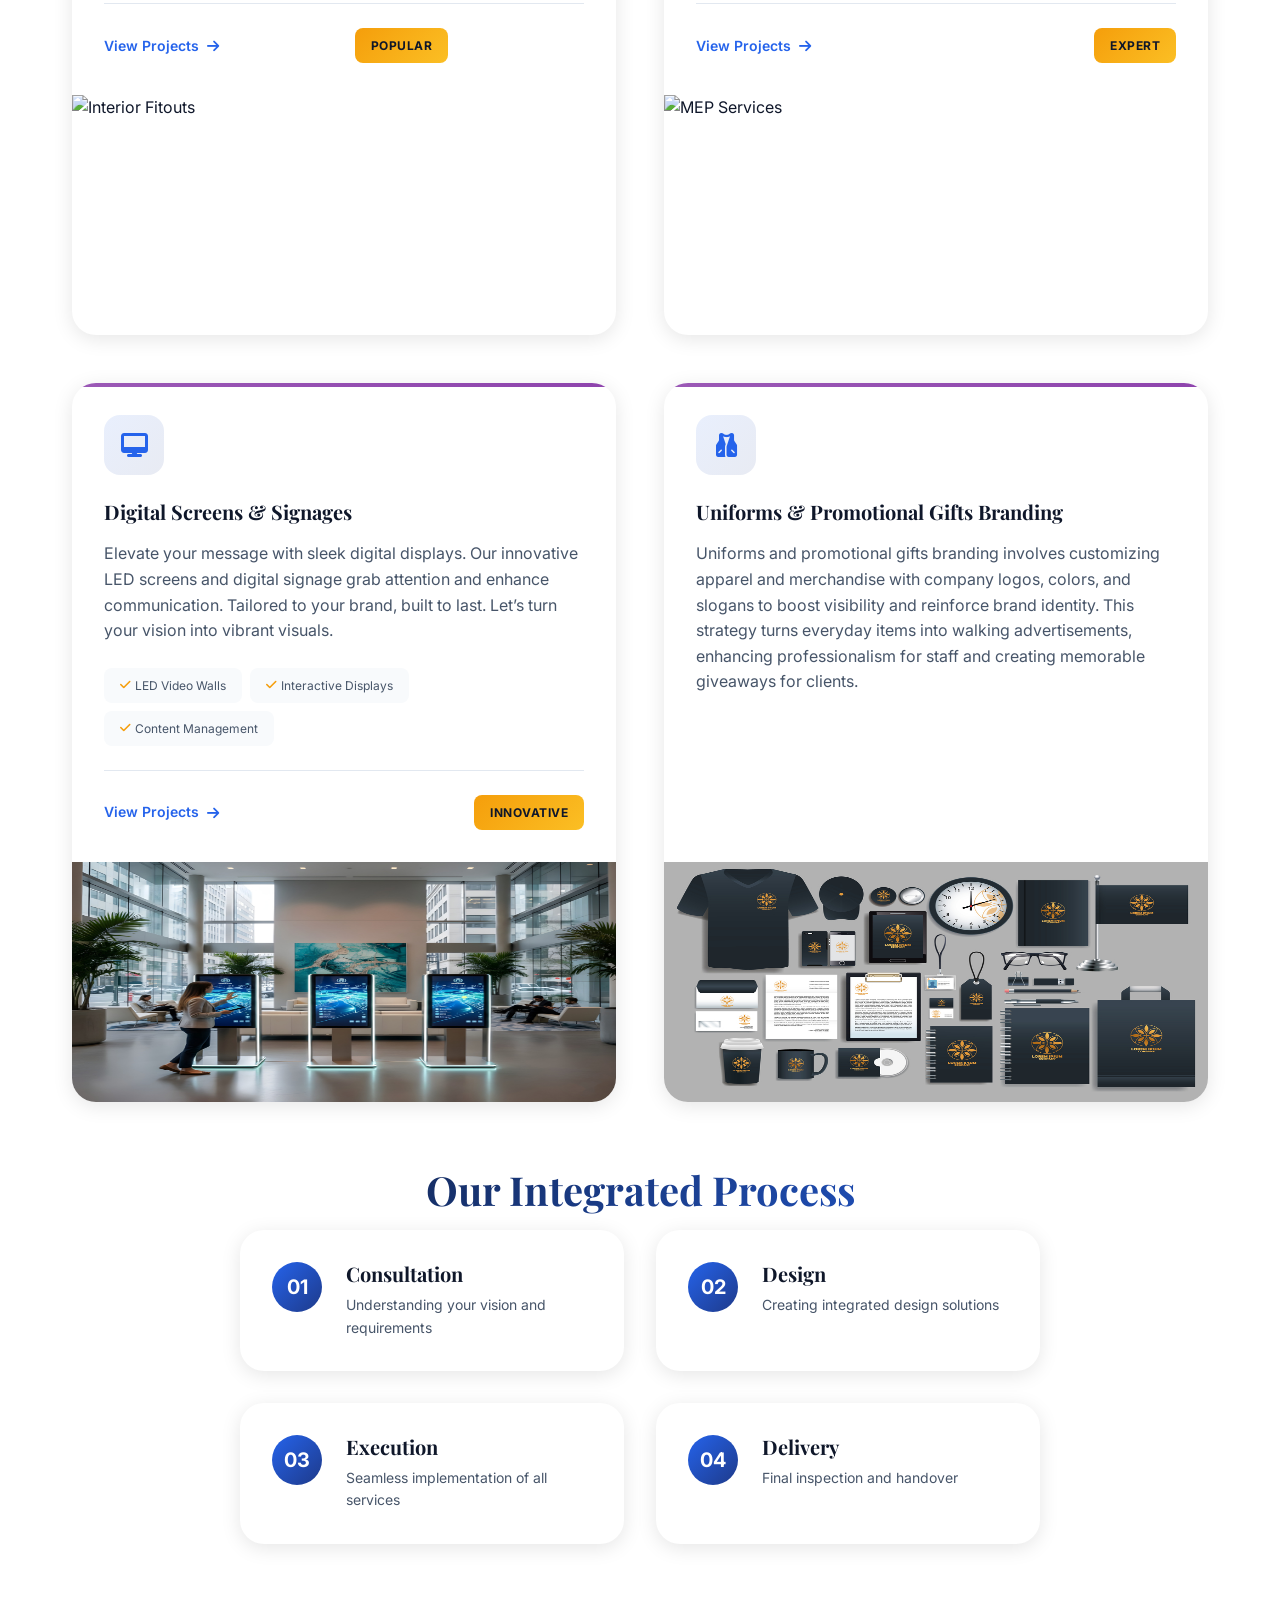
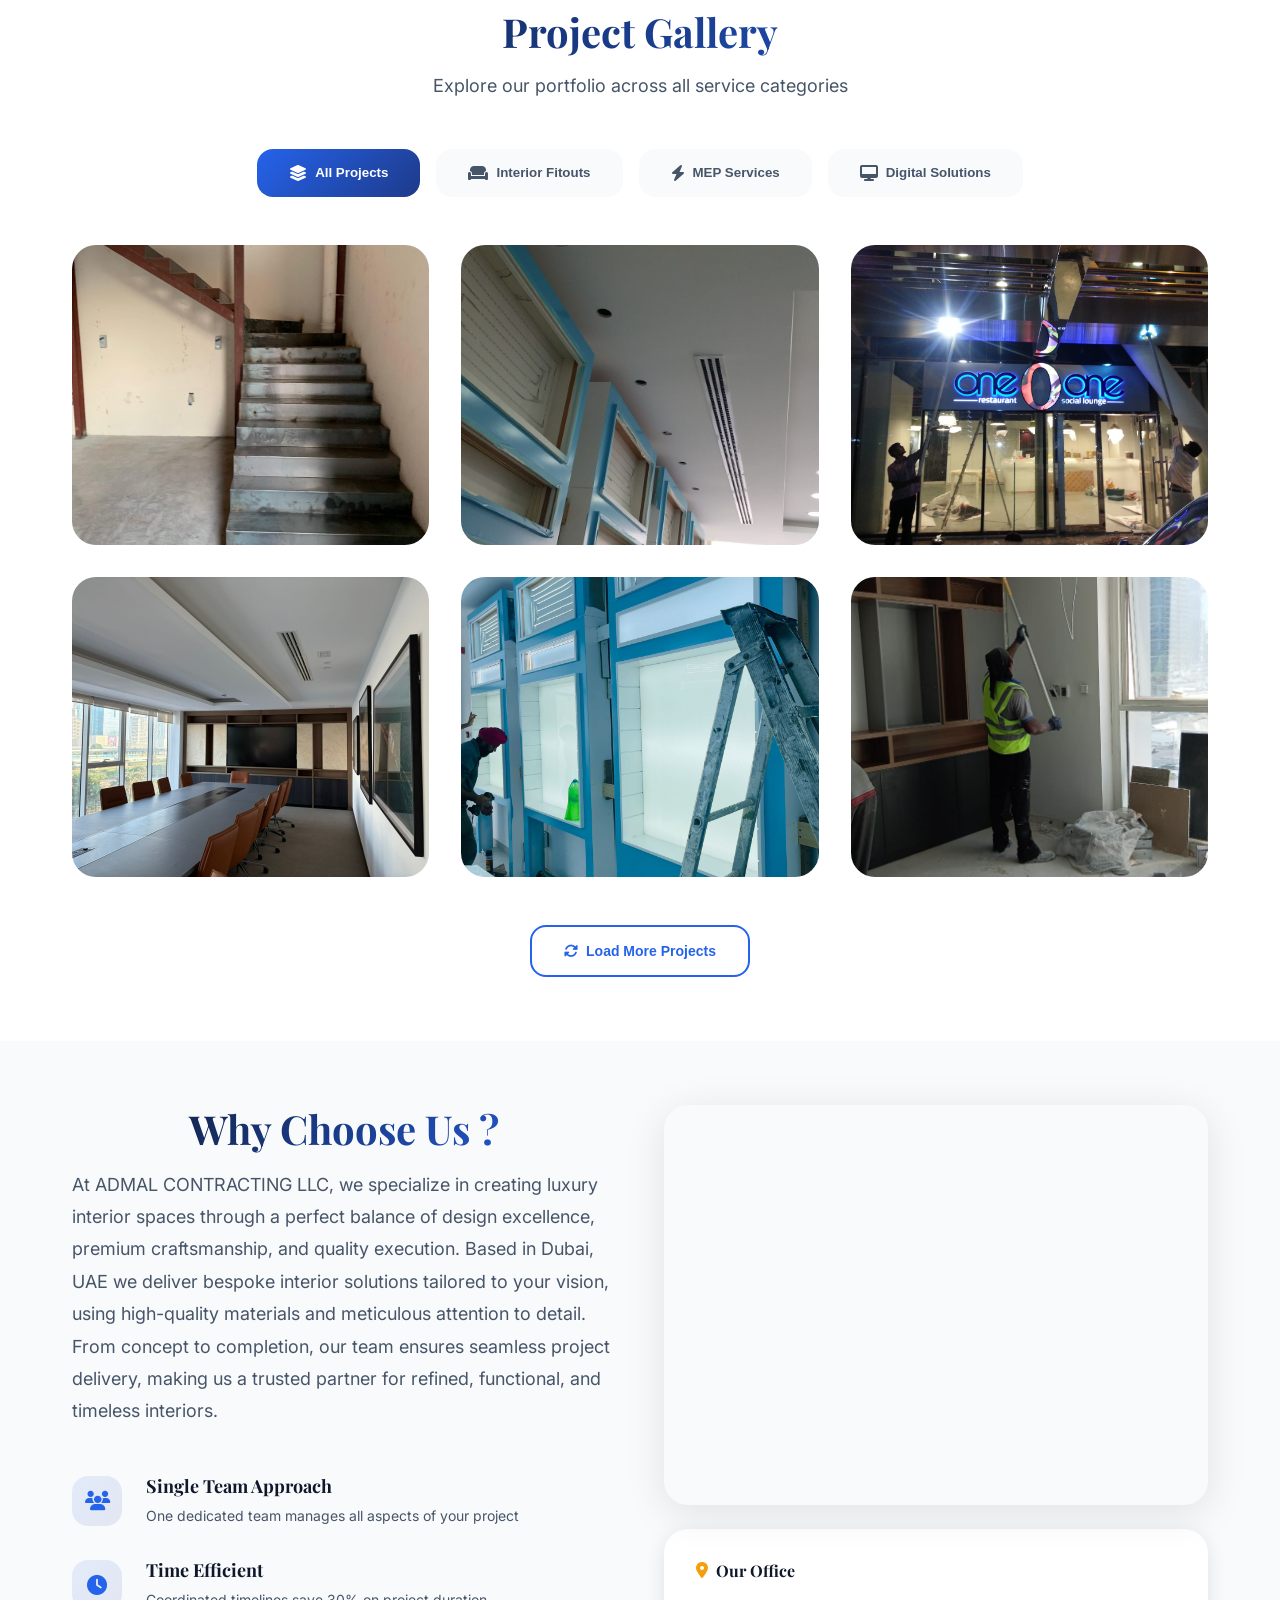
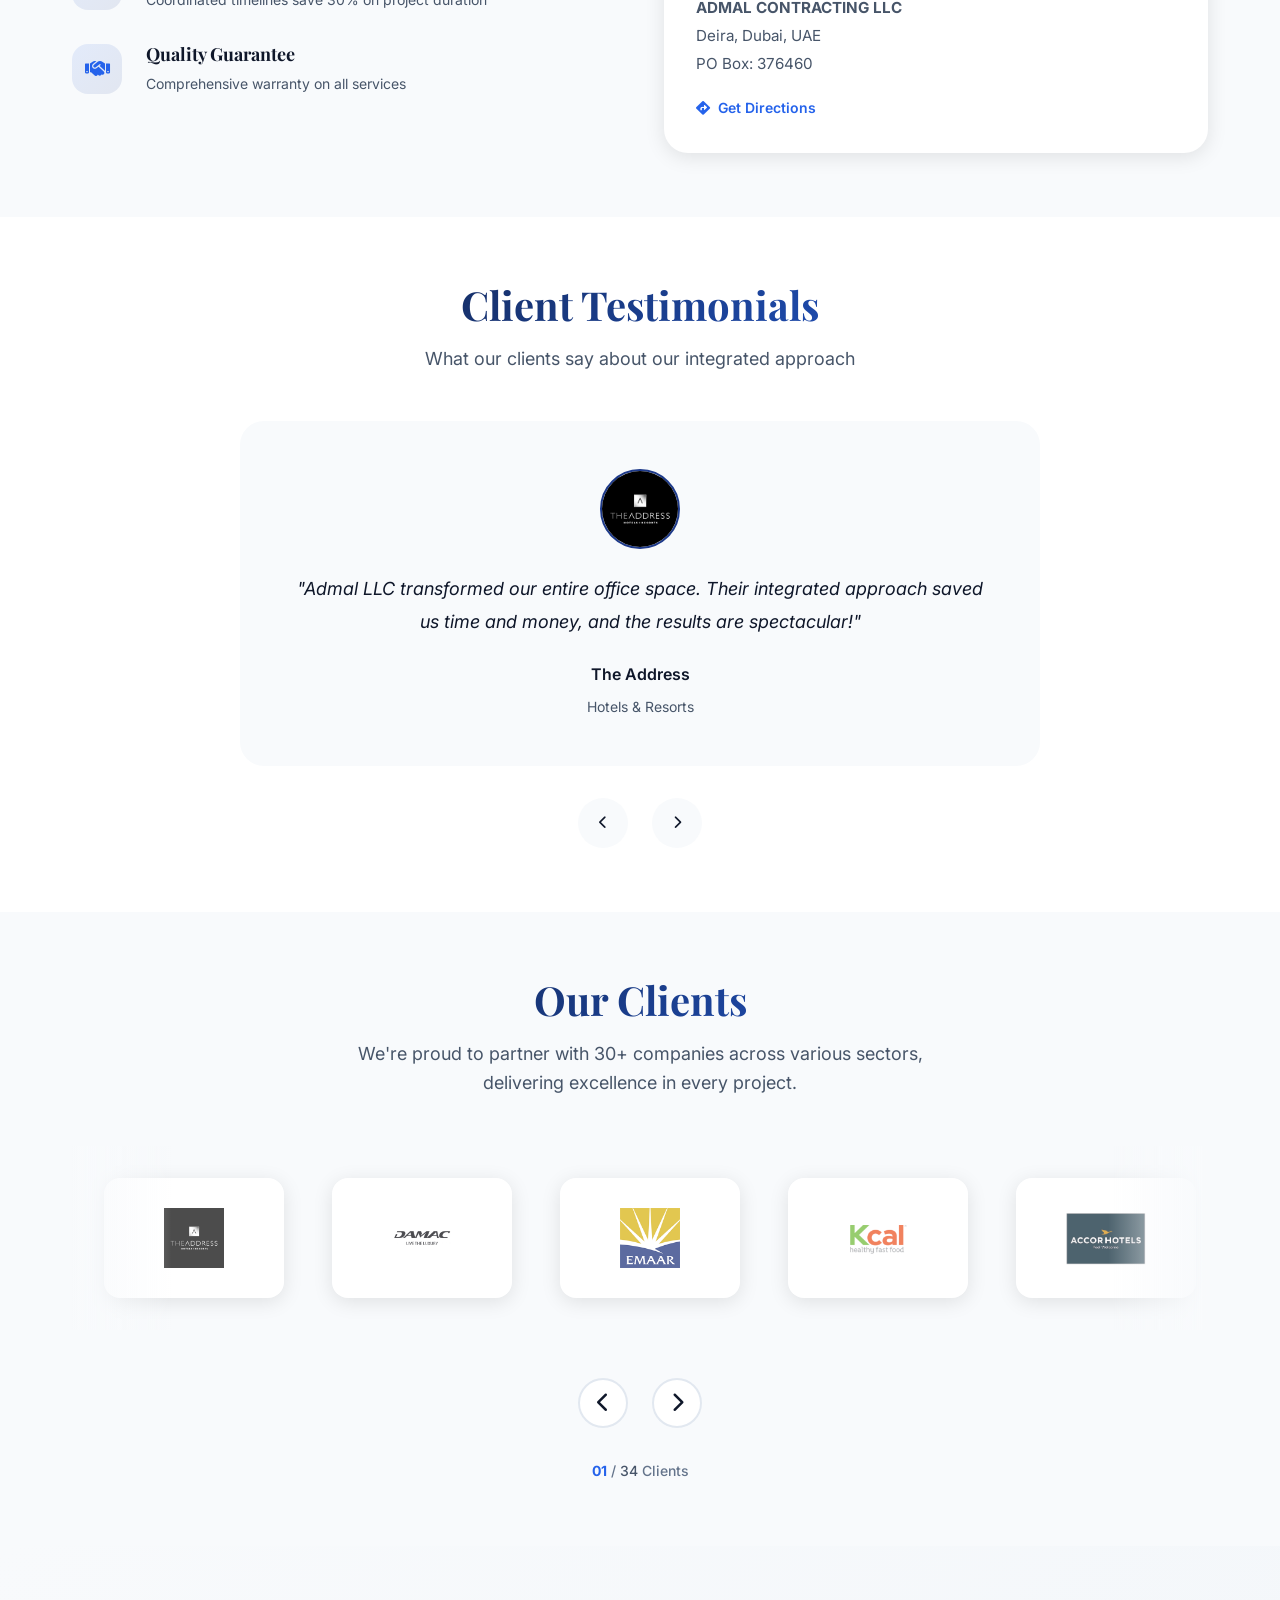
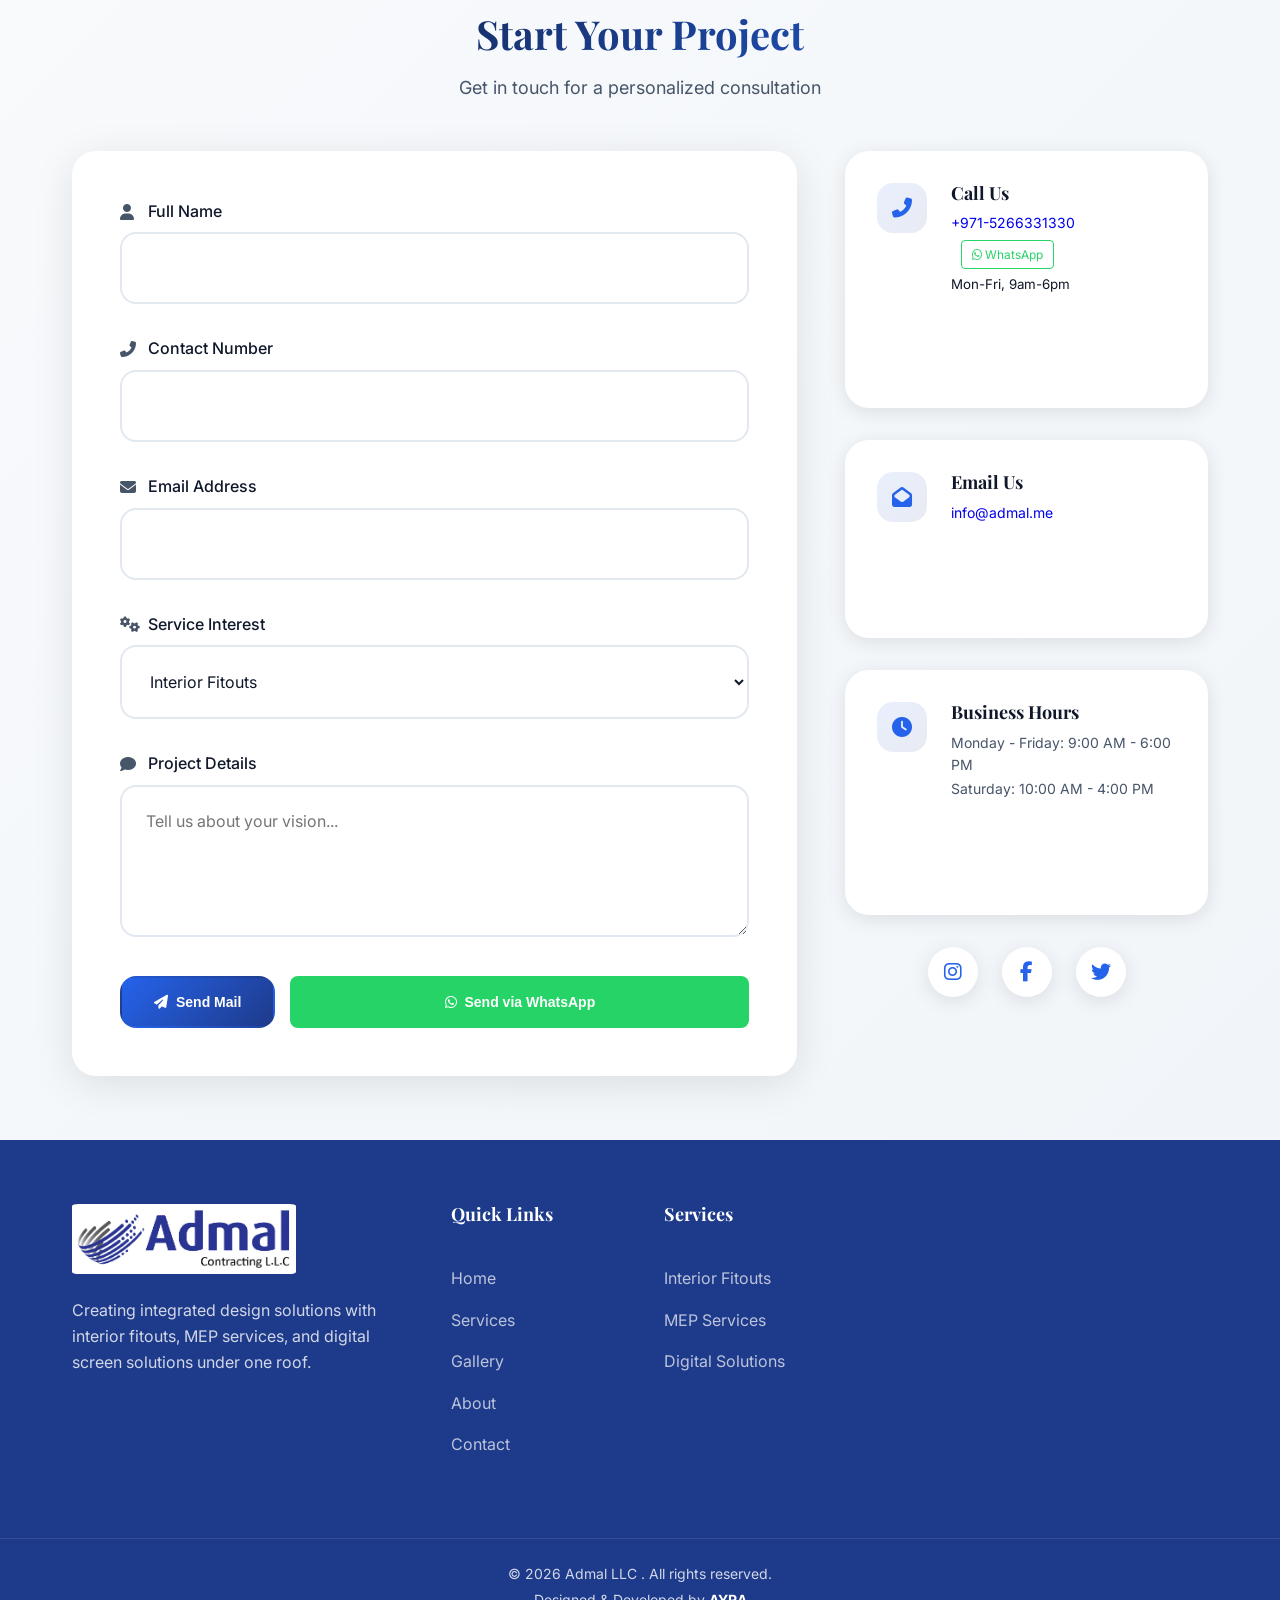
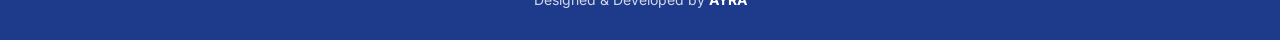
==== commit 32ec5658: "Update designer credit link in footer" ====
--- a/index.html
+++ b/index.html
@@ -737,8 +737,8 @@
     <div class="designer-footer">
         <div class="container">
             <p>&copy; 2026 Admal LLC . All rights reserved.</p>
-            <p>Designed & Developed by <a href="https://github.com/M3N7OR" target="_blank">M3N7OR</a></p>
-            <!-- <small>Crafted with 🤍 for ADMAL LLC</small> -->
+            <p>Designed & Developed by <a href="https://ayra-three.vercel.app" target="_blank">AYRA</a></p>
+            
         </div>
     </div>
 
@@ -756,4 +756,4 @@
     <!-- <script src="assets/js/disabledev.js"></script> -->
 </body>
 
-</html>+</html>
